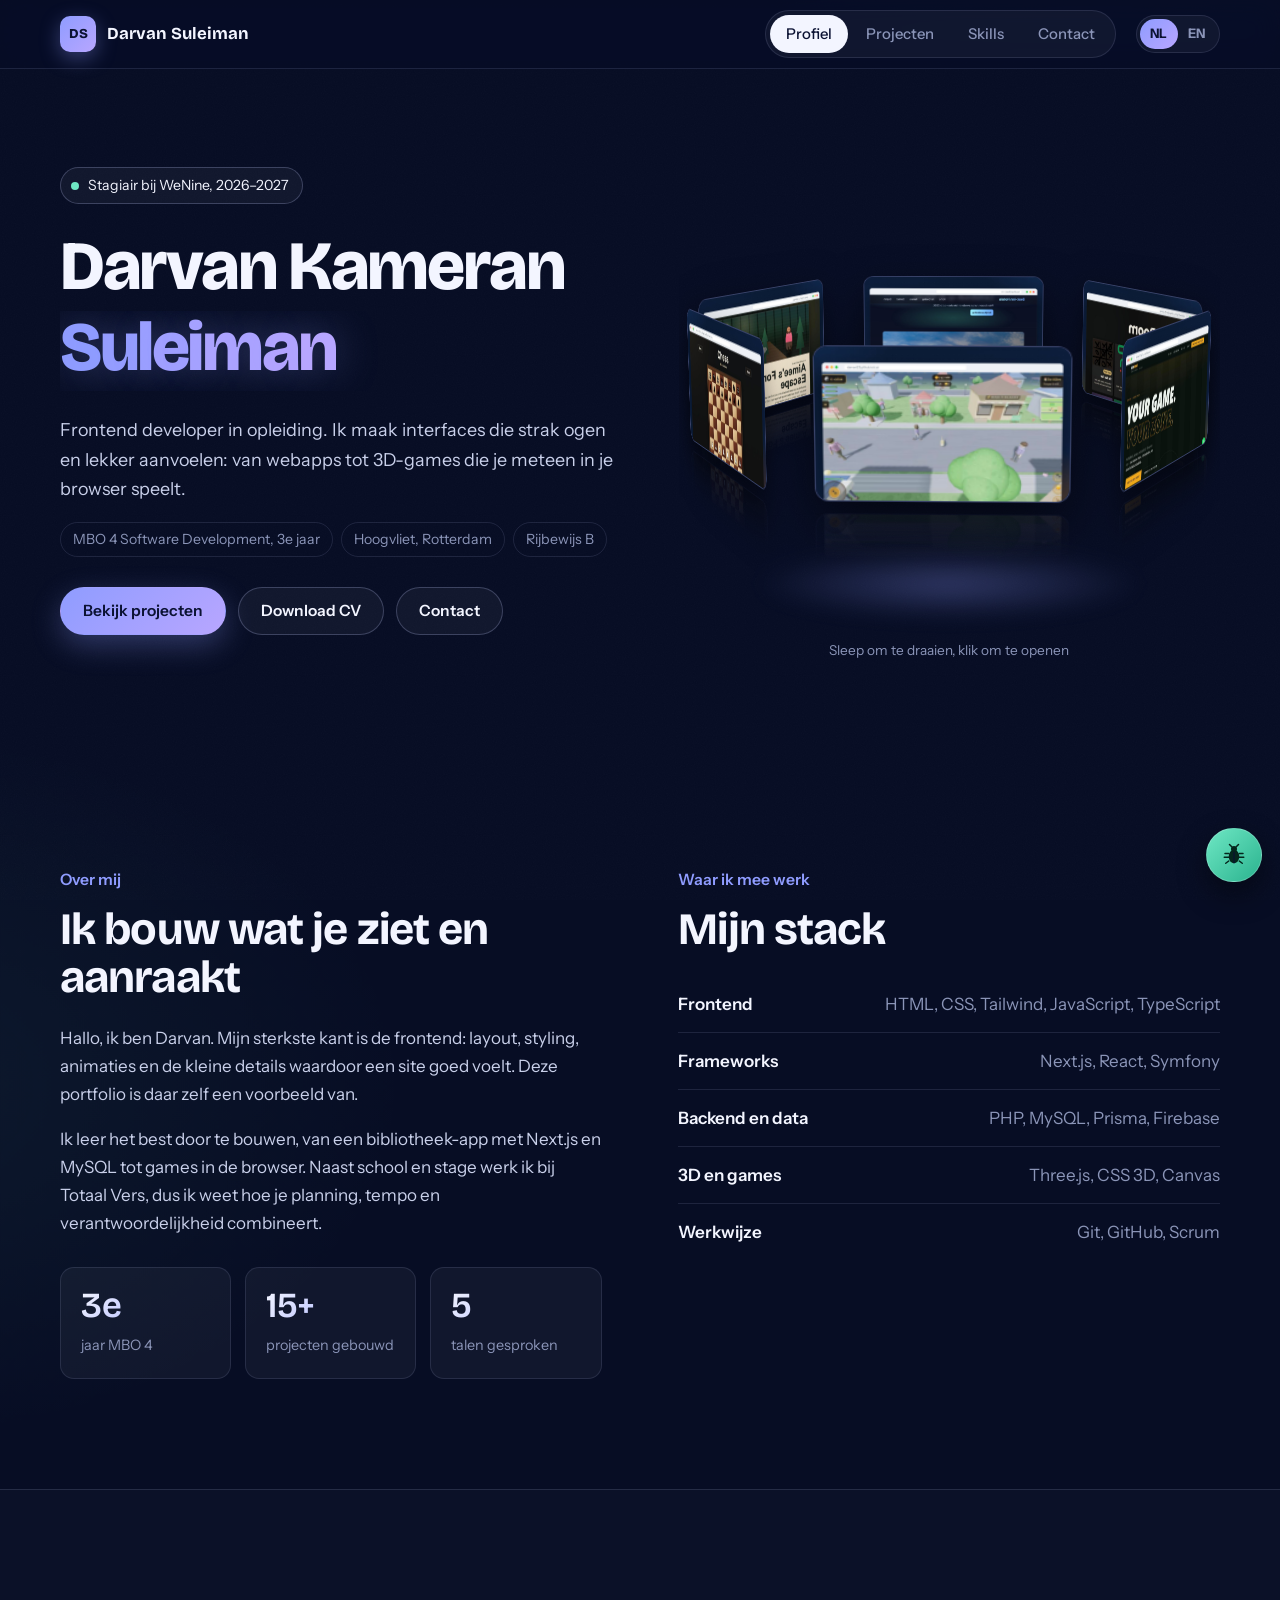
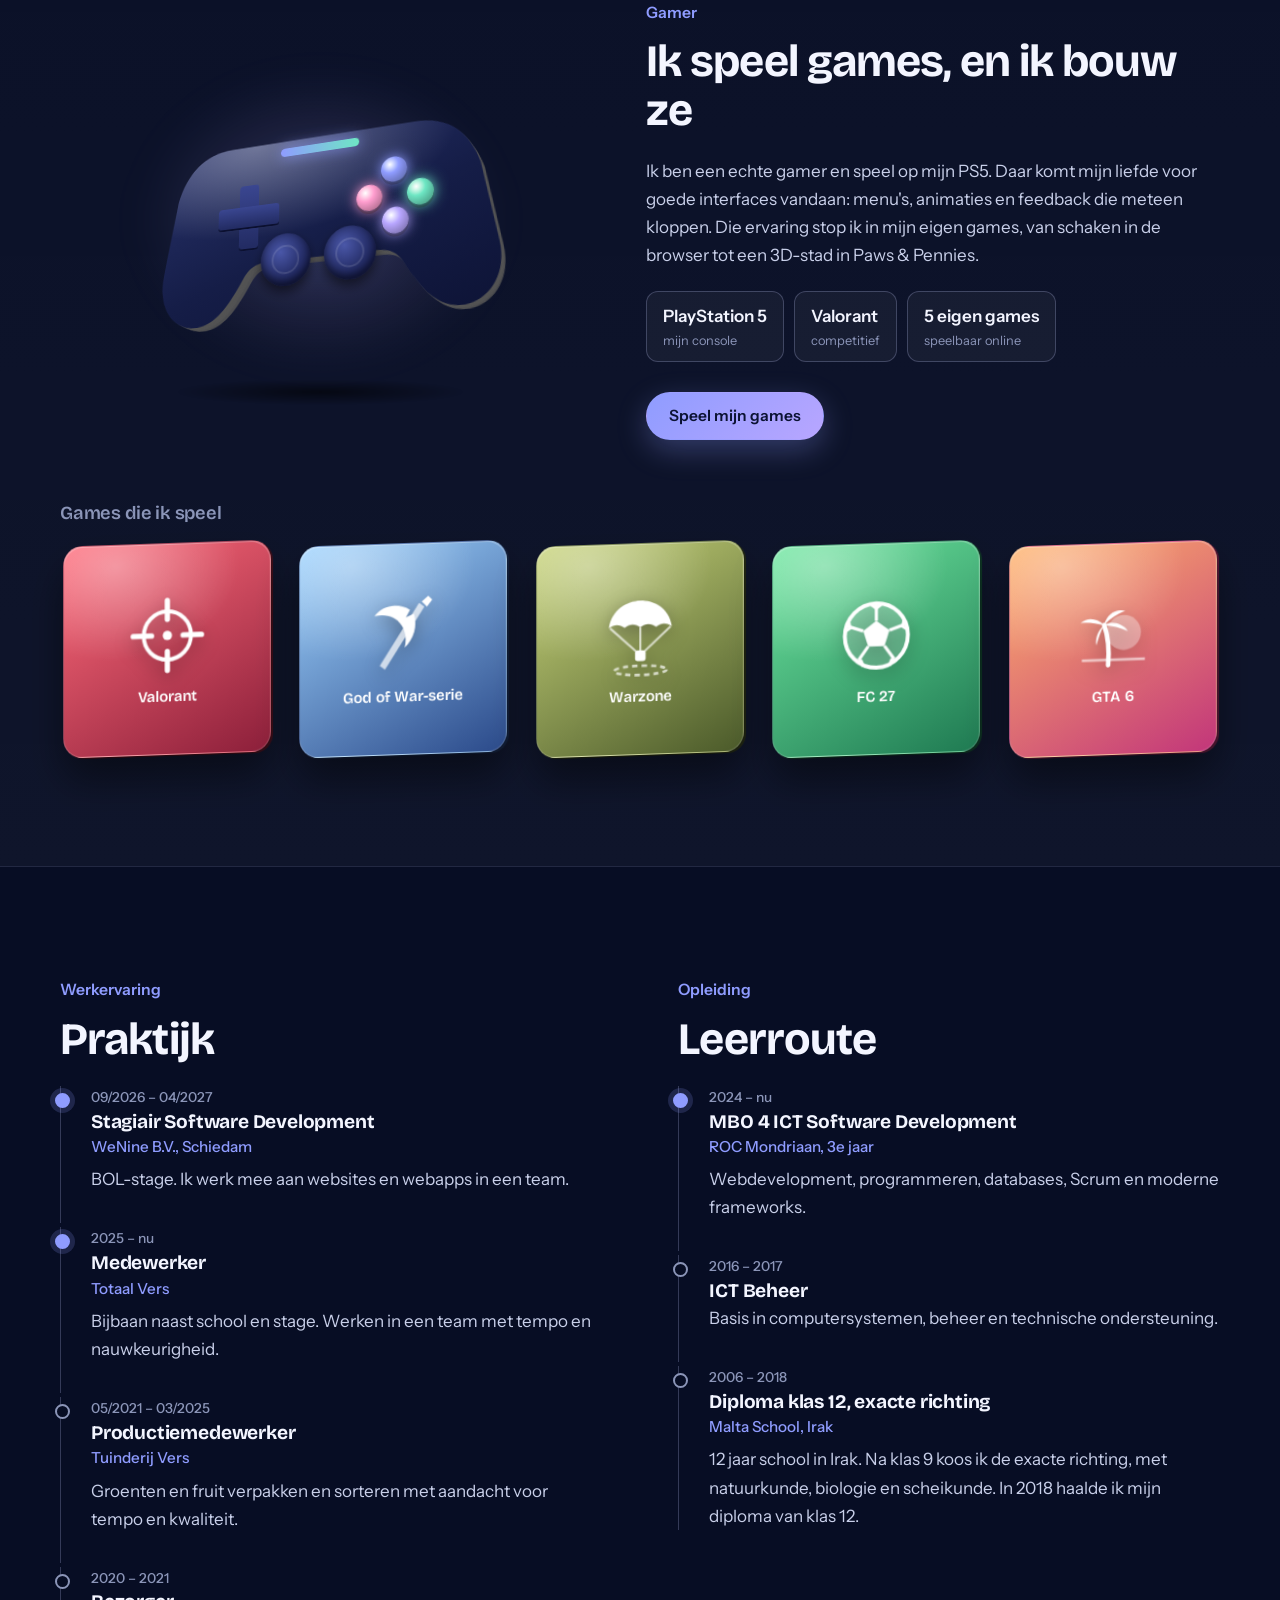
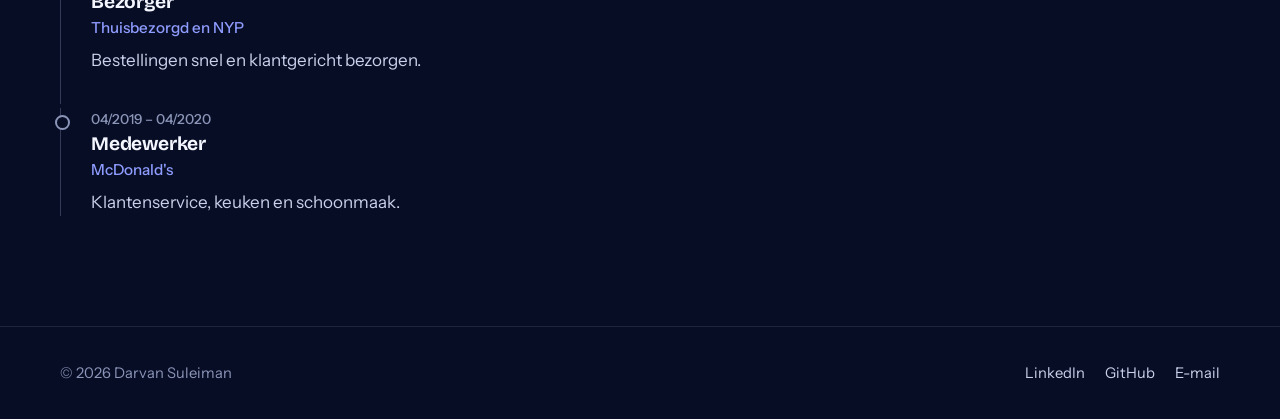
==== index.html @ 5a5ffcfb "NL/EN language switch, link preview image and favicon Co-Authored-By: Claude Opus 5.5 <noreply@anthr" ====
<!DOCTYPE html>
<html lang="nl">

<head>
    <meta charset="UTF-8">
    <meta name="viewport" content="width=device-width, initial-scale=1.0">
    <title>Darvan Suleiman | Frontend Developer</title>
    <meta name="description" content="Portfolio van Darvan Kameran Suleiman: frontend developer in opleiding, MBO 4 Software Development, gamer en game-maker.">
    <meta name="theme-color" content="#070d24">
    <meta property="og:type" content="website">
    <meta property="og:site_name" content="Darvan Suleiman">
    <meta property="og:title" content="Darvan Suleiman | Frontend Developer">
    <meta property="og:description" content="Frontend developer in opleiding. Websites, webapps en 3D-games die je meteen in je browser speelt.">
    <meta property="og:url" content="https://darvan23.github.io/">
    <meta property="og:image" content="https://darvan23.github.io/img/og-image.jpg">
    <meta property="og:image:width" content="1200">
    <meta property="og:image:height" content="630">
    <meta property="og:image:alt" content="Darvan Suleiman, frontend developer, met screenshots van zijn projecten">
    <meta property="og:locale" content="nl_NL">
    <meta property="og:locale:alternate" content="en_GB">
    <meta name="twitter:card" content="summary_large_image">
    <meta name="twitter:title" content="Darvan Suleiman | Frontend Developer">
    <meta name="twitter:description" content="Frontend developer in opleiding. Websites, webapps en 3D-games die je meteen in je browser speelt.">
    <meta name="twitter:image" content="https://darvan23.github.io/img/og-image.jpg">
    <link rel="icon" href="img/favicon.svg" type="image/svg+xml">
    <link rel="icon" href="img/favicon-32.png" type="image/png" sizes="32x32">
    <link rel="apple-touch-icon" href="img/apple-touch-icon.png">
    <script>document.documentElement.classList.add("js")</script>
    <link rel="preconnect" href="https://fonts.googleapis.com">
    <link rel="preconnect" href="https://fonts.gstatic.com" crossorigin>
    <link href="https://fonts.googleapis.com/css2?family=Bricolage+Grotesque:opsz,wght@12..96,500..800&family=Instrument+Sans:wght@400..700&display=swap" rel="stylesheet">
    <link rel="stylesheet" href="css/style.css?v=14">
    <script src="js/main.js?v=11" defer></script>
    <script src="js/bughunt.js?v=3" defer></script>
    <script src="js/i18n.js?v=1" defer></script>
    <script>try{var q=new URLSearchParams(location.search).get("notrack");if(q==="1")localStorage.setItem("umami.disabled","1");if(q==="0")localStorage.removeItem("umami.disabled");}catch(e){}</script>
    <script defer src="https://cloud.umami.is/script.js" data-website-id="db2eae29-f59c-4067-9ddf-e38b663fb989" data-domains="darvan23.github.io"></script>
</head>

<body>
    <header class="topbar">
        <div class="wrap topbar-inner">
            <a class="brand" href="index.html"><span class="brand-mark">DS</span>Darvan Suleiman</a>
            <nav class="nav" aria-label="Hoofdmenu">
                <a href="index.html" class="active">Profiel</a>
                <a href="portofolio.html">Projecten</a>
                <a href="skills.html">Skills</a>
                <a href="contact.html">Contact</a>
            </nav>
        </div>
    </header>

    <section class="hero hero-home">
        <div class="wrap hero-grid">
            <div>
                <span class="status-pill fade-in" style="--d:0.1s">Stagiair bij WeNine, 2026&ndash;2027</span>
                <h1 class="hero-name" aria-label="Darvan Kameran Suleiman"><span class="line" aria-hidden="true"><span class="char" style="--i:0">D</span><span class="char" style="--i:1">a</span><span class="char" style="--i:2">r</span><span class="char" style="--i:3">v</span><span class="char" style="--i:4">a</span><span class="char" style="--i:5">n</span><span class="char" style="--i:6">&nbsp;</span><span class="char" style="--i:7">K</span><span class="char" style="--i:8">a</span><span class="char" style="--i:9">m</span><span class="char" style="--i:10">e</span><span class="char" style="--i:11">r</span><span class="char" style="--i:12">a</span><span class="char" style="--i:13">n</span></span><span class="line grad" aria-hidden="true"><span class="char" style="--i:14">S</span><span class="char" style="--i:15">u</span><span class="char" style="--i:16">l</span><span class="char" style="--i:17">e</span><span class="char" style="--i:18">i</span><span class="char" style="--i:19">m</span><span class="char" style="--i:20">a</span><span class="char" style="--i:21">n</span></span></h1>
                <p class="hero-lead fade-in" style="--d:0.9s">Frontend developer in opleiding. Ik maak interfaces die strak ogen en lekker aanvoelen: van webapps tot 3D-games die je meteen in je browser speelt.</p>
                <div class="hero-facts fade-in" style="--d:1s">
                    <span>MBO 4 Software Development, 3e jaar</span>
                    <span>Hoogvliet, Rotterdam</span>
                    <span>Rijbewijs B</span>
                </div>
                <div class="hero-actions fade-in" style="--d:1.1s">
                    <a class="button button-primary" href="portofolio.html">Bekijk projecten</a>
                    <details class="cv-download">
                        <summary class="button button-ghost">Download CV</summary>
                        <div class="cv-menu">
                            <a href="cv/darvan-kameran-suleiman-cv-nl.pdf" download>Nederlands</a>
                            <a href="cv/darvan-kameran-suleiman-cv-en.pdf" download>English</a>
                        </div>
                    </details>
                    <a class="button button-ghost" href="contact.html">Contact</a>
                </div>
            </div>

            <div class="ring-stage" aria-label="Mijn projecten in 3D. Sleep om te draaien.">
                <div class="ring-floor"></div>
                <div class="ring">
                    <a class="ring-item" href="https://darvan23.github.io/cat/"><img src="img/projects/paws-pennies.jpg" alt="Paws &amp; Pennies"><span>Paws &amp; Pennies</span></a>
                    <a class="ring-item" href="https://darvan23.github.io/Eenzone/eenzone/"><img src="img/projects/eenzone.jpg" alt="Eenzone Sportswear"><span>Eenzone</span></a>
                    <a class="ring-item" href="https://darvan23.github.io/project2-games/"><img src="img/projects/game-room.jpg" alt="Game Room"><span>Game Room</span></a>
                    <a class="ring-item" href="portofolio.html#school"><img src="img/projects/bestinn.jpg" alt="Best-Inn Hotels"><span>Best-Inn Hotels</span></a>
                    <a class="ring-item" href="https://darvan23.github.io/Maze/"><img src="img/projects/maze.jpg" alt="Forest Maze Escape"><span>Forest Maze Escape</span></a>
                    <a class="ring-item" href="https://darvan23.github.io/project2-games/chess/chess.html"><img src="img/projects/chess.jpg" alt="Schaken"><span>Schaken</span></a>
                </div>
                <span class="ring-hint">Sleep om te draaien, klik om te openen</span>
            </div>
        </div>
    </section>

    <main>
        <section class="section">
            <div class="wrap two-col">
                <div>
                    <p class="eyebrow">Over mij</p>
                    <h2>Ik bouw wat je ziet en aanraakt</h2>
                    <p>Hallo, ik ben Darvan. Mijn sterkste kant is de frontend: layout, styling, animaties en de kleine details waardoor een site goed voelt. Deze portfolio is daar zelf een voorbeeld van.</p>
                    <p>Ik leer het best door te bouwen, van een bibliotheek-app met Next.js en MySQL tot games in de browser. Naast school en stage werk ik bij Totaal Vers, dus ik weet hoe je planning, tempo en verantwoordelijkheid combineert.</p>
                    <div class="stats">
                        <div><strong>3e</strong><span>jaar MBO 4</span></div>
                        <div><strong>15+</strong><span>projecten gebouwd</span></div>
                        <div><strong>5</strong><span>talen gesproken</span></div>
                    </div>
                </div>
                <div>
                    <p class="eyebrow">Waar ik mee werk</p>
                    <h2>Mijn stack</h2>
                    <ul class="list-plain">
                        <li><span class="name">Frontend</span><span class="meta">HTML, CSS, Tailwind, JavaScript, TypeScript</span></li>
                        <li><span class="name">Frameworks</span><span class="meta">Next.js, React, Symfony</span></li>
                        <li><span class="name">Backend en data</span><span class="meta">PHP, MySQL, Prisma, Firebase</span></li>
                        <li><span class="name">3D en games</span><span class="meta">Three.js, CSS 3D, Canvas</span></li>
                        <li><span class="name">Werkwijze</span><span class="meta">Git, GitHub, Scrum</span></li>
                    </ul>
                </div>
            </div>
        </section>

        <section class="section section-alt" id="gamer">
            <div class="wrap gamer">
                <div class="pad-stage" aria-hidden="true">
                    <div class="pad-glow"></div>
                    <div class="pad-float">
                        <div class="pad">
                            <div class="pad-layer depth d3"></div>
                            <div class="pad-layer depth d2"></div>
                            <div class="pad-layer depth d1"></div>
                            <div class="pad-face"></div>
                            <div class="pad-part pad-light"></div>
                            <div class="pad-part pad-dpad"><i></i><i></i></div>
                            <div class="pad-part pad-btns"><i></i><i></i><i></i><i></i></div>
                            <div class="pad-part pad-stick l"></div>
                            <div class="pad-part pad-stick r"></div>
                        </div>
                    </div>
                    <div class="pad-shadow"></div>
                </div>
                <div>
                    <p class="eyebrow">Gamer</p>
                    <h2>Ik speel games, en ik bouw ze</h2>
                    <p>Ik ben een echte gamer en speel op mijn PS5. Daar komt mijn liefde voor goede interfaces vandaan: menu's, animaties en feedback die meteen kloppen. Die ervaring stop ik in mijn eigen games, van schaken in de browser tot een 3D-stad in Paws &amp; Pennies.</p>
                    <ul class="game-list">
                        <li>PlayStation 5<small>mijn console</small></li>
                        <li>Valorant<small>competitief</small></li>
                        <li>5 eigen games<small>speelbaar online</small></li>
                    </ul>
                    <div class="hero-actions">
                        <a class="button button-primary" href="portofolio.html#games">Speel mijn games</a>
                    </div>
                </div>
            </div>
            <div class="wrap played">
                <h3 class="played-title">Games die ik speel</h3>
                <ul class="game-tiles" aria-label="Games die ik speel">
                    <li class="game-tile t-red" tabindex="0" style="--i:0">
                        <div class="tile-inner">
                            <div class="tile-face tile-front"><svg viewBox="0 0 64 64" aria-hidden="true"><circle cx="32" cy="32" r="18" fill="none" stroke="currentColor" stroke-width="3"/><path d="M32 6v14M32 44v14M6 32h14M44 32h14" stroke="currentColor" stroke-width="4" stroke-linecap="round"/><circle cx="32" cy="32" r="3.5" fill="currentColor"/></svg><strong>Valorant</strong></div>
                            <div class="tile-face tile-back"><strong>Valorant</strong><span>Tactische shooter</span></div>
                        </div>
                    </li>
                    <li class="game-tile t-ice" tabindex="0" style="--i:1">
                        <div class="tile-inner">
                            <div class="tile-face tile-front"><svg viewBox="0 0 64 64" aria-hidden="true"><path d="M44 8l4 3-30 46-4-3z" fill="currentColor" opacity=".7"/><path d="M37 13c-9-6-21-4-27 4 9-2 16 1 21 7z" fill="currentColor"/><path d="M40 16c3 9 0 19-7 25 2-8 0-15-5-20z" fill="currentColor"/><path d="M46 7l5-4 3 3-4 5z" fill="currentColor"/></svg><strong>God of War-serie</strong></div>
                            <div class="tile-face tile-back"><strong>God of War-serie</strong><span>Actie-avontuur</span></div>
                        </div>
                    </li>
                    <li class="game-tile t-olive" tabindex="0" style="--i:2">
                        <div class="tile-inner">
                            <div class="tile-face tile-front"><svg viewBox="0 0 64 64" aria-hidden="true"><path d="M8 26C10 12 22 6 32 6s22 6 24 20c-4-3-8-3-12 0-4-3-8-3-12 0-4-3-8-3-12 0-4-3-8-3-12 0z" fill="currentColor"/><path d="M9 26l20 18M55 26L35 44M32 26v18" stroke="currentColor" stroke-width="1.6" opacity=".7"/><rect x="28" y="43" width="8" height="8" rx="2" fill="currentColor"/><ellipse cx="32" cy="58" rx="20" ry="3.5" fill="none" stroke="currentColor" stroke-width="2" stroke-dasharray="4 3" opacity=".7"/></svg><strong>Warzone</strong></div>
                            <div class="tile-face tile-back"><strong>Warzone</strong><span>Battle royale</span></div>
                        </div>
                    </li>
                    <li class="game-tile t-green" tabindex="0" style="--i:3">
                        <div class="tile-inner">
                            <div class="tile-face tile-front"><svg viewBox="0 0 64 64" aria-hidden="true"><circle cx="32" cy="32" r="24" fill="currentColor" opacity=".18"/><circle cx="32" cy="32" r="24" fill="none" stroke="currentColor" stroke-width="3"/><path d="M32 21l10 7.3-3.8 11.7H25.8L22 28.3z" fill="currentColor"/><path d="M32 8.5v12.5M42 28.3l11.5-3.8M38.2 40l7.2 9.8M25.8 40l-7.2 9.8M22 28.3l-11.5-3.8" stroke="currentColor" stroke-width="2.4"/><path d="M28 8.8l4 3 4-3M53 21l-1 5 4 2.5M48 51l-4.5-.5-1.5 4.5M16 51l4.5-.5 1.5 4.5M11 21l1 5-4 2.5" fill="none" stroke="currentColor" stroke-width="2.2" stroke-linejoin="round"/></svg><strong>FC 27</strong></div>
                            <div class="tile-face tile-back"><strong>FC 27</strong><span>Voetbal</span></div>
                        </div>
                    </li>
                    <li class="game-tile t-sunset" tabindex="0" style="--i:4">
                        <div class="tile-inner">
                            <div class="tile-face tile-front"><svg viewBox="0 0 64 64" aria-hidden="true"><circle cx="40" cy="30" r="13" fill="currentColor" opacity=".35"/><path d="M8 50h48" stroke="currentColor" stroke-width="2" opacity=".6"/><path d="M28 54c1-12 0-22-3-30" stroke="currentColor" stroke-width="3.5" fill="none" stroke-linecap="round"/><path d="M25 24c-6-6-13-6-18-2 7-1 12 1 18 2zM25 24c2-8 9-12 16-10-6 2-11 5-16 10zM25 24c6-3 14-1 18 5-6-3-12-4-18-5zM25 24c-4 3-7 9-6 15 2-6 3-10 6-15z" fill="currentColor"/></svg><strong>GTA 6</strong></div>
                            <div class="tile-face tile-back"><strong>GTA 6</strong><span>Open wereld</span></div>
                        </div>
                    </li>
                </ul>
            </div>
        </section>

        <section class="section">
            <div class="wrap two-col">
                <div>
                    <p class="eyebrow">Werkervaring</p>
                    <h2>Praktijk</h2>
                    <div class="timeline">
                        <article class="current">
                            <span class="when">09/2026 &ndash; 04/2027</span>
                            <h3>Stagiair Software Development</h3>
                            <span class="where">WeNine B.V., Schiedam</span>
                            <p>BOL-stage. Ik werk mee aan websites en webapps in een team.</p>
                        </article>
                        <article class="current">
                            <span class="when">2025 &ndash; nu</span>
                            <h3>Medewerker</h3>
                            <span class="where">Totaal Vers</span>
                            <p>Bijbaan naast school en stage. Werken in een team met tempo en nauwkeurigheid.</p>
                        </article>
                        <article>
                            <span class="when">05/2021 &ndash; 03/2025</span>
                            <h3>Productiemedewerker</h3>
                            <span class="where">Tuinderij Vers</span>
                            <p>Groenten en fruit verpakken en sorteren met aandacht voor tempo en kwaliteit.</p>
                        </article>
                        <article>
                            <span class="when">2020 &ndash; 2021</span>
                            <h3>Bezorger</h3>
                            <span class="where">Thuisbezorgd en NYP</span>
                            <p>Bestellingen snel en klantgericht bezorgen.</p>
                        </article>
                        <article>
                            <span class="when">04/2019 &ndash; 04/2020</span>
                            <h3>Medewerker</h3>
                            <span class="where">McDonald's</span>
                            <p>Klantenservice, keuken en schoonmaak.</p>
                        </article>
                    </div>
                </div>
                <div>
                    <p class="eyebrow">Opleiding</p>
                    <h2>Leerroute</h2>
                    <div class="timeline">
                        <article class="current">
                            <span class="when">2024 &ndash; nu</span>
                            <h3>MBO 4 ICT Software Development</h3>
                            <span class="where">ROC Mondriaan, 3e jaar</span>
                            <p>Webdevelopment, programmeren, databases, Scrum en moderne frameworks.</p>
                        </article>
                        <article>
                            <span class="when">2016 &ndash; 2017</span>
                            <h3>ICT Beheer</h3>
                            <p>Basis in computersystemen, beheer en technische ondersteuning.</p>
                        </article>
                        <article>
                            <span class="when">2006 &ndash; 2018</span>
                            <h3>Diploma klas 12, exacte richting</h3>
                            <span class="where">Malta School, Irak</span>
                            <p>12 jaar school in Irak. Na klas 9 koos ik de exacte richting, met natuurkunde, biologie en scheikunde. In 2018 haalde ik mijn diploma van klas 12.</p>
                        </article>
                    </div>
                </div>
            </div>
        </section>
    </main>

    <footer class="site-footer">
        <div class="wrap footer-inner">
            <span>&copy; 2026 Darvan Suleiman</span>
            <div class="footer-links">
                <a href="https://www.linkedin.com/in/darvan-suleiman-3072932a0">LinkedIn</a>
                <a href="https://github.com/Darvan23">GitHub</a>
                <a href="mailto:darvankameran69616@gmail.com">E-mail</a>
            </div>
        </div>
    </footer>
</body>

</html>
---- css/style.css ----
/* ==========================================================
   Darvan Suleiman — portfolio
   Ink-blue theme · Bricolage Grotesque + Instrument Sans
   ========================================================== */

:root {
    --ink: #070d24;
    --ink-2: #0c1638;
    --surface: rgba(255, 255, 255, 0.045);
    --surface-2: rgba(255, 255, 255, 0.075);
    --line: rgba(196, 206, 255, 0.12);
    --line-strong: rgba(196, 206, 255, 0.24);
    --text: #c9d0ea;
    --muted: #8b95b8;
    --white: #f3f5ff;
    --accent: #8f9cff;
    --accent-2: #b8a6ff;
    --accent-ink: #0b1233;
    --mint: #6ee7c4;
    --radius: 14px;
    --radius-l: 22px;
    --wrap: 1160px;
    --display: "Bricolage Grotesque", "Instrument Sans", system-ui, sans-serif;
    --body: "Instrument Sans", system-ui, -apple-system, "Segoe UI", Roboto, sans-serif;
    --ease: cubic-bezier(0.22, 1, 0.36, 1);
}

* { box-sizing: border-box; }

html {
    scroll-behavior: smooth;
    background: var(--ink);
    overflow-x: hidden;
    -webkit-text-size-adjust: 100%;
    text-size-adjust: 100%;
}

@supports (overflow: clip) {
    html, body { overflow-x: clip; }
}

body {
    margin: 0;
    color: var(--text);
    font-family: var(--body);
    font-size: 17px;
    line-height: 1.65;
    background:
        radial-gradient(1100px 700px at 85% -10%, rgba(143, 156, 255, 0.16), transparent 60%),
        radial-gradient(900px 600px at -10% 30%, rgba(110, 231, 196, 0.06), transparent 60%),
        var(--ink);
    -webkit-font-smoothing: antialiased;
    overflow-x: hidden;
}

body::before {
    content: "";
    position: fixed;
    inset: 0;
    z-index: 0;
    pointer-events: none;
    opacity: 0.35;
    background-image: url("data:image/svg+xml,%3Csvg xmlns='http://www.w3.org/2000/svg' width='160' height='160'%3E%3Cfilter id='n'%3E%3CfeTurbulence type='fractalNoise' baseFrequency='.9' numOctaves='2' stitchTiles='stitch'/%3E%3CfeColorMatrix values='0 0 0 0 1 0 0 0 0 1 0 0 0 0 1 0 0 0 .05 0'/%3E%3C/filter%3E%3Crect width='100%25' height='100%25' filter='url(%23n)'/%3E%3C/svg%3E");
}

body > * { position: relative; z-index: 1; }
body > .topbar { position: sticky; z-index: 50; }

h1, h2, h3 {
    margin: 0 0 0.5em;
    color: var(--white);
    font-family: var(--display);
    font-weight: 700;
    line-height: 1.08;
    letter-spacing: -0.02em;
}

h1 { font-size: clamp(2.8rem, 7vw, 5.6rem); font-weight: 800; letter-spacing: -0.035em; }
h2 { font-size: clamp(1.9rem, 3.6vw, 2.8rem); }
h3 { font-size: 1.2rem; letter-spacing: -0.01em; }

p { margin: 0 0 1em; }

a { color: var(--accent); text-decoration: none; transition: color 0.2s; }
a:hover { color: var(--white); }

img { max-width: 100%; display: block; }

strong { color: var(--white); font-weight: 600; }

::selection { background: var(--accent); color: var(--accent-ink); }

:focus-visible { outline: 2px solid var(--accent); outline-offset: 3px; border-radius: 6px; }

.wrap { width: min(var(--wrap), calc(100% - 44px)); margin: 0 auto; }

/* ---------- Top bar ---------- */

.topbar {
    top: 0;
    background: rgba(7, 13, 36, 0.72);
    backdrop-filter: blur(14px) saturate(140%);
    -webkit-backdrop-filter: blur(14px) saturate(140%);
    border-bottom: 1px solid var(--line);
}

.topbar-inner { display: flex; align-items: center; justify-content: space-between; gap: 20px; min-height: 68px; }

.brand {
    display: inline-flex;
    align-items: center;
    gap: 11px;
    color: var(--white);
    font-family: var(--display);
    font-weight: 700;
    font-size: 1.05rem;
    white-space: nowrap;
}

.brand:hover { color: var(--white); }

.brand-mark {
    display: grid;
    place-items: center;
    width: 36px;
    height: 36px;
    border-radius: 10px;
    background: linear-gradient(135deg, var(--accent), var(--accent-2));
    color: var(--accent-ink);
    font-size: 0.85rem;
    font-weight: 800;
    box-shadow: 0 6px 20px rgba(143, 156, 255, 0.35);
    transition: transform 0.5s var(--ease);
}

.brand:hover .brand-mark { transform: rotate(-8deg) scale(1.06); }

.nav {
    display: flex;
    gap: 2px;
    padding: 4px;
    border: 1px solid var(--line);
    border-radius: 999px;
    background: var(--surface);
    overflow-x: auto;
    scrollbar-width: none;
}

.nav::-webkit-scrollbar { display: none; }

.nav a {
    padding: 7px 16px;
    border-radius: 999px;
    color: var(--muted);
    font-size: 0.93rem;
    font-weight: 500;
    white-space: nowrap;
    transition: color 0.2s, background 0.25s;
}

.nav a:hover { color: var(--white); }
.nav a.active { color: var(--accent-ink); background: var(--white); }

/* ---------- Hero ---------- */

.hero { position: relative; padding: clamp(64px, 10vw, 120px) 0 clamp(56px, 8vw, 96px); overflow: hidden; }
.hero-home { padding-top: clamp(40px, 6vw, 72px); }

.hero-grid {
    display: grid;
    grid-template-columns: minmax(0, 1.05fr) minmax(0, 1fr);
    gap: clamp(24px, 4vw, 56px);
    align-items: center;
}

.hero h1 { margin-bottom: 0.35em; }

.hero-name .line { display: block; overflow: hidden; padding-bottom: 0.08em; }

.hero-name .char {
    display: inline-block;
    transform: translateY(105%) rotate(6deg);
    opacity: 0;
    animation: char-in 0.9s var(--ease) forwards;
    animation-delay: calc(0.25s + var(--i) * 0.035s);
}

.hero-name .line.grad .char {
    color: color-mix(in oklab, var(--accent-2) calc((var(--i) - 14) * 14%), var(--accent));
    text-shadow: 0 0 40px rgba(143, 156, 255, 0.35);
}

@keyframes char-in { to { transform: none; opacity: 1; } }

.hero-lead { max-width: 34em; color: var(--text); font-size: clamp(1.05rem, 1.4vw, 1.18rem); }

.fade-in {
    opacity: 0;
    transform: translateY(14px);
    animation: fade-up 0.9s var(--ease) forwards;
    animation-delay: var(--d, 0.8s);
}

@keyframes fade-up { to { opacity: 1; transform: none; } }

.status-pill {
    display: inline-flex;
    align-items: center;
    gap: 9px;
    margin-bottom: 26px;
    padding: 6px 14px 6px 10px;
    border: 1px solid var(--line-strong);
    border-radius: 999px;
    background: var(--surface);
    color: var(--white);
    font-size: 0.88rem;
}

.status-pill::before {
    content: "";
    width: 8px;
    height: 8px;
    border-radius: 50%;
    background: var(--mint);
    animation: pulse 2.4s infinite;
}

@keyframes pulse {
    0% { box-shadow: 0 0 0 0 rgba(110, 231, 196, 0.55); }
    70% { box-shadow: 0 0 0 9px rgba(110, 231, 196, 0); }
    100% { box-shadow: 0 0 0 0 rgba(110, 231, 196, 0); }
}

.eyebrow { display: block; margin-bottom: 12px; color: var(--accent); font-size: 0.98rem; font-weight: 600; }

.hero-actions { display: flex; flex-wrap: wrap; gap: 12px; margin-top: 30px; }

.hero-facts { display: flex; flex-wrap: wrap; gap: 8px; margin-top: 6px; }

.hero-facts span {
    padding: 5px 12px;
    border: 1px solid var(--line);
    border-radius: 999px;
    color: var(--muted);
    font-size: 0.88rem;
}

.hero-single > p, .hero-single > h1 { max-width: 780px; }

/* ---------- 3D project ring ---------- */

.ring-stage {
    position: relative;
    height: clamp(380px, 46vw, 520px);
    perspective: 1300px;
    perspective-origin: 50% 35%;
    cursor: grab;
    touch-action: pan-y;
    user-select: none;
    -webkit-user-select: none;
    opacity: 0;
    animation: ring-in 1.6s var(--ease) 0.35s forwards;
}

.ring-stage.dragging { cursor: grabbing; }

@keyframes ring-in {
    from { opacity: 0; transform: translateY(40px) scale(0.9); }
    to { opacity: 1; transform: none; }
}

.ring {
    position: absolute;
    left: 50%;
    top: 44%;
    width: 0;
    height: 0;
    transform-style: preserve-3d;
    transform: rotateX(-9deg) rotateY(var(--ry, 0deg));
}

.ring-item {
    --w: clamp(160px, 16.5vw, 214px);
    position: absolute;
    left: calc(var(--w) / -2);
    top: calc(var(--w) * -0.3125);
    width: var(--w);
    aspect-ratio: 16 / 10;
    border-radius: 12px;
    overflow: hidden;
    background: var(--ink-2);
    border: 1px solid var(--line-strong);
    transform: rotateY(var(--a)) translateZ(var(--r, 330px));
    box-shadow: 0 22px 50px rgba(0, 0, 0, 0.5);
    -webkit-box-reflect: below 10px linear-gradient(transparent 70%, rgba(255, 255, 255, 0.14));
    transition: border-color 0.3s, box-shadow 0.3s;
}

.ring-item img { width: 100%; height: 100%; object-fit: cover; pointer-events: none; }

.ring-item span {
    position: absolute;
    left: 10px;
    bottom: 10px;
    padding: 3px 10px;
    border-radius: 999px;
    background: rgba(7, 13, 36, 0.85);
    color: var(--white);
    font-size: 0.75rem;
    font-weight: 600;
    opacity: 0;
    transform: translateY(6px);
    transition: opacity 0.25s, transform 0.25s;
}

.ring-item:hover { border-color: var(--accent); box-shadow: 0 22px 60px rgba(143, 156, 255, 0.35); }
.ring-item:hover span, .ring-item:focus-visible span { opacity: 1; transform: none; }

.ring-floor {
    position: absolute;
    left: 50%;
    bottom: 8%;
    width: 72%;
    height: 70px;
    transform: translateX(-50%);
    border-radius: 50%;
    background: radial-gradient(closest-side, rgba(143, 156, 255, 0.3), transparent);
    filter: blur(10px);
}

.ring-hint {
    position: absolute;
    left: 50%;
    bottom: 0;
    transform: translateX(-50%);
    color: var(--muted);
    font-size: 0.85rem;
    white-space: nowrap;
}

/* ---------- Buttons ---------- */

.button {
    position: relative;
    display: inline-flex;
    align-items: center;
    justify-content: center;
    gap: 8px;
    min-height: 48px;
    padding: 0 22px;
    border: 1px solid transparent;
    border-radius: 999px;
    font: inherit;
    font-size: 0.97rem;
    font-weight: 600;
    cursor: pointer;
    list-style: none;
    overflow: hidden;
    isolation: isolate;
    transition: transform 0.35s var(--ease), background 0.25s, border-color 0.25s, color 0.25s, box-shadow 0.3s;
}

.button::-webkit-details-marker { display: none; }
.button:hover { transform: translateY(-2px); }
.button:active { transform: translateY(0) scale(0.98); }

.button-primary {
    background: linear-gradient(135deg, var(--accent), var(--accent-2));
    color: var(--accent-ink);
    box-shadow: 0 10px 30px rgba(143, 156, 255, 0.3);
}

.button-primary::after {
    content: "";
    position: absolute;
    inset: 0;
    z-index: -1;
    background: linear-gradient(120deg, transparent 30%, rgba(255, 255, 255, 0.55) 50%, transparent 70%);
    transform: translateX(-120%);
    transition: transform 0.7s var(--ease);
}

.button-primary:hover { color: var(--accent-ink); box-shadow: 0 14px 40px rgba(143, 156, 255, 0.45); }
.button-primary:hover::after { transform: translateX(120%); }

.button-ghost, .button-outline { border-color: var(--line-strong); background: var(--surface); color: var(--white); }
.button-ghost:hover, .button-outline:hover { border-color: var(--accent); color: var(--white); background: var(--surface-2); }

.button-play { background: var(--mint); color: #04261c; box-shadow: 0 10px 28px rgba(110, 231, 196, 0.25); }
.button-play:hover { color: #04261c; box-shadow: 0 14px 36px rgba(110, 231, 196, 0.4); }

.cv-download { position: relative; }
.cv-download[open] > summary { overflow: visible; }

.cv-menu {
    position: absolute;
    top: calc(100% + 8px);
    left: 0;
    z-index: 20;
    min-width: 190px;
    padding: 6px;
    border: 1px solid var(--line-strong);
    border-radius: var(--radius);
    background: rgba(12, 22, 56, 0.97);
    backdrop-filter: blur(12px);
    box-shadow: 0 20px 50px rgba(0, 0, 0, 0.5);
    animation: fade-up 0.3s var(--ease);
}

.cv-menu a { display: block; padding: 10px 14px; border-radius: 8px; color: var(--white); font-weight: 500; }
.cv-menu a:hover { background: var(--surface-2); }

/* ---------- Sections ---------- */

.section { position: relative; padding: clamp(64px, 9vw, 110px) 0; }
.section-alt { background: linear-gradient(180deg, rgba(255, 255, 255, 0.02), rgba(255, 255, 255, 0.035)); border-block: 1px solid var(--line); }

.section-head { max-width: 680px; margin-bottom: 44px; }
.section-head p { color: var(--muted); font-size: 1.05rem; }

.two-col { display: grid; grid-template-columns: repeat(2, minmax(0, 1fr)); gap: clamp(36px, 6vw, 80px); }

.stats { display: grid; grid-template-columns: repeat(3, minmax(0, 1fr)); gap: 14px; margin-top: 30px; }

.stats div { padding: 20px; border: 1px solid var(--line); border-radius: var(--radius); background: var(--surface); }

.stats strong {
    display: block;
    font-family: var(--display);
    font-size: 2.2rem;
    line-height: 1;
    margin-bottom: 6px;
    background: linear-gradient(135deg, var(--white), var(--accent));
    -webkit-background-clip: text;
    background-clip: text;
    color: transparent;
}

.stats span { color: var(--muted); font-size: 0.9rem; }

/* ---------- Timeline ---------- */

.timeline { display: grid; gap: 4px; }

.timeline article { position: relative; padding: 0 0 30px 30px; border-left: 1px solid var(--line-strong); }
.timeline article:last-child { padding-bottom: 0; }

.timeline article::before {
    content: "";
    position: absolute;
    left: -6px;
    top: 7px;
    width: 11px;
    height: 11px;
    border-radius: 50%;
    background: var(--ink);
    border: 2px solid var(--muted);
}

.timeline article.current::before { border-color: var(--accent); background: var(--accent); box-shadow: 0 0 0 5px rgba(143, 156, 255, 0.18); }

.timeline .when { display: block; color: var(--muted); font-size: 0.86rem; font-weight: 500; }
.timeline h3 { margin: 3px 0 2px; }
.timeline .where { display: block; color: var(--accent); font-size: 0.95rem; font-weight: 500; margin-bottom: 6px; }
.timeline p { margin: 0; }

/* ---------- Tags ---------- */

.tags { display: flex; flex-wrap: wrap; gap: 7px; }

.tag {
    display: inline-block;
    padding: 4px 11px;
    border-radius: 999px;
    border: 1px solid rgba(143, 156, 255, 0.28);
    background: rgba(143, 156, 255, 0.08);
    color: #c4cbff;
    font-size: 0.8rem;
    font-weight: 500;
}

.tag-neutral { border-color: var(--line); background: var(--surface); color: var(--text); }

/* ---------- Projects ---------- */

.project-grid {
    display: grid;
    grid-template-columns: repeat(auto-fill, minmax(320px, 1fr));
    gap: 26px;
    perspective: 1400px;
}

.project-card {
    --rx: 0deg;
    --ry: 0deg;
    --mx: 50%;
    --my: 50%;
    position: relative;
    display: flex;
    flex-direction: column;
    border: 1px solid var(--line);
    border-radius: var(--radius-l);
    background: linear-gradient(180deg, rgba(255, 255, 255, 0.06), rgba(255, 255, 255, 0.025));
    transform: rotateX(var(--rx)) rotateY(var(--ry));
    transform-style: preserve-3d;
    transition: transform 0.6s var(--ease), border-color 0.3s, box-shadow 0.4s;
}

.project-card::after {
    content: "";
    position: absolute;
    inset: 0;
    border-radius: inherit;
    pointer-events: none;
    background: radial-gradient(420px circle at var(--mx) var(--my), rgba(184, 166, 255, 0.16), transparent 45%);
    opacity: 0;
    transition: opacity 0.35s;
}

.project-card.is-tilting { transition: transform 0.12s linear, border-color 0.3s, box-shadow 0.4s; }

.project-card:hover { border-color: rgba(143, 156, 255, 0.4); box-shadow: 0 30px 70px rgba(0, 0, 0, 0.45); }
.project-card:hover::after { opacity: 1; }

.project-thumb {
    position: relative;
    display: block;
    aspect-ratio: 16 / 9;
    margin: 10px 10px 0;
    border-radius: calc(var(--radius-l) - 8px);
    overflow: hidden;
    background: var(--ink-2);
    transform: translateZ(30px);
}

.project-thumb img { width: 100%; height: 100%; object-fit: cover; transition: transform 0.8s var(--ease); }
.project-card:hover .project-thumb img { transform: scale(1.05); }

.project-body { display: flex; flex-direction: column; flex: 1; padding: 22px 24px 26px; transform: translateZ(18px); }
.project-body .kind { color: var(--muted); font-size: 0.86rem; margin-bottom: 6px; }
.project-body p { color: var(--text); font-size: 0.97rem; }
.project-body .tags { margin-top: auto; padding-top: 6px; }

.thumb-badge {
    position: absolute;
    top: 12px;
    left: 12px;
    z-index: 2;
    display: inline-flex;
    align-items: center;
    gap: 6px;
    padding: 5px 12px;
    border-radius: 999px;
    background: var(--mint);
    color: #04261c;
    font-size: 0.76rem;
    font-weight: 700;
    box-shadow: 0 6px 18px rgba(0, 0, 0, 0.35);
}

.thumb-badge.muted { background: rgba(7, 13, 36, 0.8); color: var(--text); border: 1px solid var(--line-strong); }

.play-overlay { position: absolute; inset: 0; display: grid; place-items: center; background: rgba(7, 13, 36, 0); transition: background 0.3s; }

.play-overlay span {
    display: grid;
    place-items: center;
    width: 68px;
    height: 68px;
    padding-left: 5px;
    border-radius: 50%;
    background: var(--mint);
    color: #04261c;
    font-size: 1.4rem;
    opacity: 0;
    transform: scale(0.7);
    transition: opacity 0.3s, transform 0.45s var(--ease);
    box-shadow: 0 0 0 10px rgba(110, 231, 196, 0.18), 0 14px 34px rgba(0, 0, 0, 0.45);
}

a.project-thumb:hover .play-overlay { background: rgba(7, 13, 36, 0.35); }
a.project-thumb:hover .play-overlay span { opacity: 1; transform: scale(1); }

.card-actions { display: flex; flex-wrap: wrap; gap: 10px; margin-top: 20px; }
.card-actions .button { min-height: 42px; padding: 0 18px; font-size: 0.9rem; }

.project-card.featured { grid-column: 1 / -1; display: grid; grid-template-columns: 1.4fr 1fr; }
.project-card.featured .project-thumb { aspect-ratio: auto; min-height: 340px; margin: 10px; }
.project-card.featured .project-thumb img { position: absolute; inset: 0; }
.project-card.featured .project-body { padding: 36px 36px 36px 18px; justify-content: center; }
.project-card.featured h3 { font-size: clamp(1.6rem, 2.6vw, 2.2rem); }
.project-card.featured .tags { margin-top: 8px; }

/* ---------- Skills ---------- */

.skill-groups { display: grid; grid-template-columns: repeat(auto-fill, minmax(320px, 1fr)); gap: 22px; }

.skill-group {
    padding: 28px;
    border: 1px solid var(--line);
    border-radius: var(--radius-l);
    background: linear-gradient(180deg, rgba(255, 255, 255, 0.06), rgba(255, 255, 255, 0.02));
}

.skill-group h3 { margin-bottom: 18px; }

.skill-row {
    display: grid;
    grid-template-columns: 1fr auto;
    gap: 7px 12px;
    align-items: center;
    padding: 11px 0;
    border-top: 1px solid var(--line);
}

.skill-row:first-of-type { border-top: 0; padding-top: 0; }
.skill-row .name { color: var(--white); font-weight: 600; }
.skill-row .level { color: var(--muted); font-size: 0.85rem; }

.skill-row .bar { grid-column: 1 / -1; height: 6px; border-radius: 999px; background: rgba(255, 255, 255, 0.07); overflow: hidden; }

.skill-row .bar span {
    display: block;
    width: var(--level, 50%);
    height: 100%;
    border-radius: inherit;
    background: linear-gradient(90deg, var(--accent), var(--accent-2));
    box-shadow: 0 0 14px rgba(143, 156, 255, 0.5);
    transform-origin: left;
    transition: transform 1.3s var(--ease);
}

.js .skill-row .bar span { transform: scaleX(0); }
.js .skill-group.in-view .bar span { transform: scaleX(1); }
.js .skill-group.in-view .skill-row:nth-child(3) .bar span { transition-delay: 0.08s; }
.js .skill-group.in-view .skill-row:nth-child(4) .bar span { transition-delay: 0.16s; }
.js .skill-group.in-view .skill-row:nth-child(5) .bar span { transition-delay: 0.24s; }
.js .skill-group.in-view .skill-row:nth-child(6) .bar span { transition-delay: 0.32s; }
.js .skill-group.in-view .skill-row:nth-child(7) .bar span { transition-delay: 0.4s; }

.steps { display: grid; grid-template-columns: repeat(3, minmax(0, 1fr)); gap: 22px; }

.step { padding: 28px; border: 1px solid var(--line); border-radius: var(--radius-l); background: var(--surface); }

.step .num {
    display: inline-grid;
    place-items: center;
    width: 40px;
    height: 40px;
    margin-bottom: 16px;
    border-radius: 12px;
    background: linear-gradient(135deg, var(--accent), var(--accent-2));
    color: var(--accent-ink);
    font-family: var(--display);
    font-weight: 800;
}

.step p { margin: 0; color: var(--muted); }

.list-plain { list-style: none; margin: 0; padding: 0; }
.list-plain li { display: flex; justify-content: space-between; gap: 16px; padding: 14px 0; border-bottom: 1px solid var(--line); }
.list-plain li:last-child { border-bottom: 0; }
.list-plain .name { color: var(--white); font-weight: 600; }
.list-plain .meta { color: var(--muted); text-align: right; }

/* ---------- Scroll reveal (project grids) ---------- */

.js .reveal > * { opacity: 0; translate: 0 28px; transition: opacity 0.8s var(--ease), translate 0.9s var(--ease), transform 0.6s var(--ease), border-color 0.3s, box-shadow 0.4s; }
.js .reveal.in-view > * { opacity: 1; translate: 0 0; }
.js .reveal.in-view > *:nth-child(2) { transition-delay: 0.08s, 0.08s, 0s, 0s, 0s; }
.js .reveal.in-view > *:nth-child(3) { transition-delay: 0.16s, 0.16s, 0s, 0s, 0s; }
.js .reveal.in-view > *:nth-child(4) { transition-delay: 0.24s, 0.24s, 0s, 0s, 0s; }
.js .reveal.in-view > *:nth-child(n+5) { transition-delay: 0.3s, 0.3s, 0s, 0s, 0s; }
.js .reveal > .project-card.is-tilting { transition: opacity 0.8s var(--ease), translate 0.9s var(--ease), transform 0.12s linear, border-color 0.3s, box-shadow 0.4s; }

/* ---------- Gamer section: original 3D controller ---------- */

.gamer {
    display: grid;
    grid-template-columns: minmax(0, 1fr) minmax(0, 1.1fr);
    gap: clamp(30px, 5vw, 70px);
    align-items: center;
}

.pad-stage {
    position: relative;
    height: clamp(300px, 34vw, 420px);
    perspective: 1000px;
    display: grid;
    place-items: center;
}

.pad-glow {
    position: absolute;
    width: 70%;
    height: 70%;
    border-radius: 50%;
    background: radial-gradient(closest-side, rgba(143, 156, 255, 0.35), rgba(184, 166, 255, 0.12) 50%, transparent);
    filter: blur(20px);
    animation: glow 5s ease-in-out infinite;
}

@keyframes glow { 50% { transform: scale(1.12); opacity: 0.75; } }

.pad-float { animation: float 6s ease-in-out infinite; transform-style: preserve-3d; }

@keyframes float {
    0%, 100% { transform: translateY(0); }
    50% { transform: translateY(-14px); }
}

.pad {
    --tx: 18deg;
    --ty: -22deg;
    position: relative;
    width: clamp(260px, 30vw, 360px);
    aspect-ratio: 1.6;
    transform-style: preserve-3d;
    transform: rotateX(var(--tx)) rotateY(var(--ty));
    transition: transform 0.5s var(--ease);
}

.pad-layer {
    position: absolute;
    inset: 0;
    background: url("data:image/svg+xml,%3Csvg xmlns='http://www.w3.org/2000/svg' viewBox='0 0 320 200'%3E%3Cpath d='M70 20h180c30 0 48 18 56 46l12 70c6 34-16 56-40 52-18-3-30-20-42-40-6-10-12-14-24-14H108c-12 0-18 4-24 14-12 20-24 37-42 40-24 4-46-18-40-52l12-70C22 38 40 20 70 20z' fill='%23fff'/%3E%3C/svg%3E") center / contain no-repeat;
}

.pad-layer.depth { filter: brightness(0.32) hue-rotate(0deg); opacity: 0.9; }
.pad-layer.d1 { transform: translateZ(-6px); }
.pad-layer.d2 { transform: translateZ(-12px); }
.pad-layer.d3 { transform: translateZ(-18px); }

.pad-face {
    position: absolute;
    inset: 0;
    transform: translateZ(0);
    -webkit-mask: url("data:image/svg+xml,%3Csvg xmlns='http://www.w3.org/2000/svg' viewBox='0 0 320 200'%3E%3Cpath d='M70 20h180c30 0 48 18 56 46l12 70c6 34-16 56-40 52-18-3-30-20-42-40-6-10-12-14-24-14H108c-12 0-18 4-24 14-12 20-24 37-42 40-24 4-46-18-40-52l12-70C22 38 40 20 70 20z'/%3E%3C/svg%3E") center / contain no-repeat;
    mask: url("data:image/svg+xml,%3Csvg xmlns='http://www.w3.org/2000/svg' viewBox='0 0 320 200'%3E%3Cpath d='M70 20h180c30 0 48 18 56 46l12 70c6 34-16 56-40 52-18-3-30-20-42-40-6-10-12-14-24-14H108c-12 0-18 4-24 14-12 20-24 37-42 40-24 4-46-18-40-52l12-70C22 38 40 20 70 20z'/%3E%3C/svg%3E") center / contain no-repeat;
    background:
        radial-gradient(120% 90% at 30% 10%, rgba(255, 255, 255, 0.35), transparent 50%),
        linear-gradient(160deg, #2a3570 0%, #151d47 55%, #0d1335 100%);
}

.pad-part { position: absolute; transform-style: preserve-3d; }

.pad-dpad { left: 19%; top: 30%; width: 19%; aspect-ratio: 1; transform: translateZ(6px); }

.pad-dpad i {
    position: absolute;
    background: linear-gradient(180deg, #3a4690, #222b62);
    border-radius: 4px;
    box-shadow: 0 2px 0 #0b1030;
}

.pad-dpad i:nth-child(1) { left: 34%; top: 0; width: 32%; height: 100%; }
.pad-dpad i:nth-child(2) { top: 34%; left: 0; height: 32%; width: 100%; }

.pad-btns { right: 17%; top: 26%; width: 22%; aspect-ratio: 1; transform: translateZ(6px); }

.pad-btns i {
    position: absolute;
    width: 34%;
    aspect-ratio: 1;
    border-radius: 50%;
    background: radial-gradient(circle at 35% 30%, #fff 0%, var(--c) 35%, color-mix(in srgb, var(--c) 60%, #000) 100%);
    box-shadow: 0 0 14px var(--c), 0 3px 0 rgba(0, 0, 0, 0.5);
    animation: blink 3.2s ease-in-out infinite;
    animation-delay: var(--dl);
}

.pad-btns i:nth-child(1) { left: 33%; top: 0; --c: #8f9cff; --dl: 0s; }
.pad-btns i:nth-child(2) { right: 0; top: 33%; --c: #6ee7c4; --dl: 0.8s; }
.pad-btns i:nth-child(3) { left: 33%; bottom: 0; --c: #b8a6ff; --dl: 1.6s; }
.pad-btns i:nth-child(4) { left: 0; top: 33%; --c: #ff9ecf; --dl: 2.4s; }

@keyframes blink { 0%, 100% { filter: brightness(0.85); } 10% { filter: brightness(1.6); } }

.pad-stick {
    width: 15%;
    aspect-ratio: 1;
    border-radius: 50%;
    transform: translateZ(10px) translate(var(--sx, 0), var(--sy, 0));
    background: radial-gradient(circle at 40% 35%, #4a57a8, #1a2154 70%);
    box-shadow: inset 0 -4px 8px rgba(0, 0, 0, 0.5), 0 6px 12px rgba(0, 0, 0, 0.5);
    transition: transform 0.3s var(--ease);
}

.pad-stick::after { content: ""; position: absolute; inset: 22%; border-radius: 50%; border: 2px solid rgba(255, 255, 255, 0.12); }

.pad-stick.l { left: 33%; top: 56%; }
.pad-stick.r { right: 33%; top: 56%; }

.pad-light {
    left: 38%;
    top: 14%;
    width: 24%;
    height: 4%;
    border-radius: 999px;
    transform: translateZ(4px);
    background: linear-gradient(90deg, var(--accent), var(--mint), var(--accent-2), var(--accent));
    background-size: 300% 100%;
    box-shadow: 0 0 16px rgba(143, 156, 255, 0.8);
    animation: lightbar 4s linear infinite;
}

@keyframes lightbar { to { background-position: 300% 0; } }

.pad-shadow {
    position: absolute;
    bottom: 6%;
    width: 55%;
    height: 26px;
    border-radius: 50%;
    background: radial-gradient(closest-side, rgba(0, 0, 0, 0.55), transparent);
    animation: shadow 6s ease-in-out infinite;
}

@keyframes shadow { 50% { transform: scale(0.85); opacity: 0.6; } }

.game-list { display: flex; flex-wrap: wrap; gap: 10px; margin: 22px 0 0; padding: 0; list-style: none; }

.game-list li {
    padding: 10px 16px;
    border: 1px solid var(--line-strong);
    border-radius: 12px;
    background: var(--surface);
    color: var(--white);
    font-weight: 600;
    transition: transform 0.35s var(--ease), border-color 0.25s, background 0.25s;
}

.game-list li:hover { transform: translateY(-3px) rotate(-1deg); border-color: var(--accent); background: var(--surface-2); }

.game-list li small { display: block; color: var(--muted); font-weight: 400; font-size: 0.8rem; }

/* ---------- Contact ---------- */

.contact-grid { display: grid; grid-template-columns: minmax(0, 1fr) minmax(0, 1.2fr); gap: clamp(24px, 4vw, 48px); align-items: start; }

.card {
    padding: clamp(24px, 3vw, 36px);
    border: 1px solid var(--line);
    border-radius: var(--radius-l);
    background: linear-gradient(180deg, rgba(255, 255, 255, 0.06), rgba(255, 255, 255, 0.025));
}

.contact-list { list-style: none; margin: 0; padding: 0; }
.contact-list li { display: grid; grid-template-columns: 110px 1fr; gap: 12px; padding: 13px 0; border-bottom: 1px solid var(--line); word-break: break-word; }
.contact-list li:last-child { border-bottom: 0; }
.contact-list strong { color: var(--muted); font-weight: 500; font-size: 0.92rem; }
.contact-list span { color: var(--white); }

form { display: grid; gap: 6px; }

label { color: var(--white); font-weight: 600; font-size: 0.92rem; margin-top: 12px; }

input, textarea {
    width: 100%;
    padding: 13px 15px;
    border: 1px solid var(--line-strong);
    border-radius: 12px;
    background: rgba(7, 13, 36, 0.6);
    color: var(--white);
    font: inherit;
    transition: border-color 0.2s, box-shadow 0.2s, background 0.2s;
}

input:focus, textarea:focus { outline: none; border-color: var(--accent); background: rgba(7, 13, 36, 0.85); box-shadow: 0 0 0 4px rgba(143, 156, 255, 0.18); }

textarea { resize: vertical; min-height: 150px; }

form .button { margin-top: 18px; justify-self: start; }
form .button:disabled { opacity: 0.6; cursor: wait; }

#contactStatus { margin: 6px 0 0; color: var(--mint); font-size: 0.94rem; }

/* ---------- Footer ---------- */

.site-footer { border-top: 1px solid var(--line); padding: 34px 0; color: var(--muted); font-size: 0.92rem; }
.footer-inner { display: flex; flex-wrap: wrap; justify-content: space-between; gap: 14px; }
.footer-links { display: flex; gap: 20px; }
.footer-inner a { color: var(--text); }
.footer-inner a:hover { color: var(--white); }

/* ---------- Responsive ---------- */

@media (max-width: 960px) {
    .hero-grid, .gamer { grid-template-columns: 1fr; }
    .ring-stage { height: 340px; margin-top: 10px; }
    .ring-item { --w: 170px; --r: 250px !important; }
    .two-col, .contact-grid { grid-template-columns: 1fr; }
    .steps { grid-template-columns: 1fr; }
    .project-card.featured { grid-template-columns: 1fr; }
    .project-card.featured .project-thumb { aspect-ratio: 16 / 9; min-height: 0; margin-bottom: 0; }
    .project-card.featured .project-body { padding: 22px 24px 26px; }
}

@media (max-width: 600px) {
    body { font-size: 16px; }
    .topbar-inner { flex-direction: column; align-items: flex-start; gap: 8px; padding: 10px 0; }
    .nav { max-width: 100%; }
    .ring-stage { height: 280px; }
    .ring-item { --w: 136px; --r: 196px !important; }
    .stats { gap: 10px; }
    .stats div { padding: 14px 12px; }
    .stats strong { font-size: 1.7rem; }
    .contact-list li { grid-template-columns: 1fr; gap: 2px; }
    .project-grid { grid-template-columns: 1fr; }
}

@media (prefers-reduced-motion: reduce) {
    *, *::before, *::after {
        animation-duration: 0.01ms !important;
        animation-iteration-count: 1 !important;
        animation-delay: 0s !important;
        transition-duration: 0.01ms !important;
        scroll-behavior: auto !important;
    }
    .project-card { transform: none !important; }
}

.hero-home h1 { font-size: clamp(2.7rem, 5.4vw, 4.7rem); }

/* ==========================================================
   3D components for Projects, Skills and Contact
   ========================================================== */

/* ---------- Grab-and-spin panel (projects + business card) ---------- */

.spin {
    position: relative;
    perspective: 1100px;
    touch-action: pan-y;
    cursor: grab;
    user-select: none;
    -webkit-user-select: none;
}

.spin.grabbing { cursor: grabbing; }

.spin-inner {
    position: absolute;
    inset: 0;
    transform-style: preserve-3d;
    transform: rotateX(var(--srx, 0deg)) rotateY(var(--sry, 0deg));
}

.spin-face {
    position: absolute;
    inset: 0;
    border-radius: inherit;
    backface-visibility: hidden;
    -webkit-backface-visibility: hidden;
    overflow: hidden;
}

.spin-back { transform: rotateY(180deg) translateZ(8px); }

.spin-edge {
    position: absolute;
    inset: 0;
    border-radius: inherit;
    background: #1b2558;
    transform: translateZ(var(--z));
}

.spin-hint {
    position: absolute;
    right: 12px;
    bottom: 12px;
    z-index: 3;
    padding: 5px 11px;
    border-radius: 999px;
    background: rgba(7, 13, 36, 0.82);
    border: 1px solid var(--line-strong);
    color: var(--white);
    font-size: 0.75rem;
    font-weight: 600;
    pointer-events: none;
    opacity: 0;
    transform: translateY(6px);
    transition: opacity 0.25s, transform 0.25s;
}

.spin:hover .spin-hint { opacity: 1; transform: none; }
.spin.flipped .spin-hint { opacity: 0; }

/* project panel */
.project-spin {
    aspect-ratio: 16 / 9;
    margin: 10px 10px 0;
    border-radius: calc(var(--radius-l) - 8px);
    transform: translateZ(30px);
}

.project-spin .project-thumb { position: absolute; inset: 0; margin: 0; transform: none; aspect-ratio: auto; border-radius: inherit; }
.project-spin .spin-face { box-shadow: 0 18px 40px rgba(0, 0, 0, 0.45); }

.project-card.featured .project-spin { aspect-ratio: auto; min-height: 340px; margin: 10px; }
.project-card.featured .project-spin .project-thumb { min-height: 0; }

.project-back {
    display: flex;
    flex-direction: column;
    justify-content: center;
    gap: 10px;
    padding: 24px 26px;
    background:
        radial-gradient(120% 120% at 100% 0%, rgba(184, 166, 255, 0.35), transparent 55%),
        radial-gradient(100% 100% at 0% 100%, rgba(110, 231, 196, 0.18), transparent 55%),
        linear-gradient(160deg, #18225a, #0b1233);
    border: 1px solid var(--line-strong);
}

.project-back strong { font-family: var(--display); font-size: clamp(1.3rem, 2.2vw, 1.8rem); line-height: 1.1; }
.project-back .kind { color: var(--text); font-size: 0.9rem; }
.project-back small { color: var(--muted); font-size: 0.8rem; }

/* ---------- Projects hero: fanned 3D deck ---------- */

.deck-stage {
    position: relative;
    height: clamp(300px, 34vw, 400px);
    perspective: 1200px;
    opacity: 0;
    animation: ring-in 1.4s var(--ease) 0.3s forwards;
}

.deck {
    --dx: -26deg;
    --dy: 10deg;
    position: absolute;
    left: 40%;
    top: 50%;
    width: 0;
    height: 0;
    transform-style: preserve-3d;
    transform: rotateY(var(--dx)) rotateX(var(--dy));
    transition: transform 0.6s var(--ease);
}

.deck-card {
    --gap: 46px;
    position: absolute;
    width: clamp(220px, 24vw, 300px);
    aspect-ratio: 16 / 9;
    left: calc(clamp(220px, 24vw, 300px) / -2);
    top: calc(clamp(220px, 24vw, 300px) * -0.28);
    border-radius: 14px;
    overflow: hidden;
    border: 1px solid var(--line-strong);
    box-shadow: 0 26px 60px rgba(0, 0, 0, 0.55);
    transform: translate3d(calc(var(--i) * var(--gap)), calc(var(--i) * -14px), calc(var(--i) * -70px));
    transition: transform 0.7s var(--ease), border-color 0.3s;
}

.deck-card img { width: 100%; height: 100%; object-fit: cover; }
.deck-stage:hover .deck-card { --gap: 96px; }
.deck-card:hover { border-color: var(--accent); transform: translate3d(calc(var(--i) * var(--gap)), calc(var(--i) * -14px - 18px), calc(var(--i) * -70px + 40px)); }

/* ---------- Skills globe ---------- */

.globe {
    position: relative;
    height: clamp(320px, 36vw, 440px);
    cursor: grab;
    touch-action: pan-y;
    user-select: none;
    -webkit-user-select: none;
    opacity: 0;
    animation: ring-in 1.4s var(--ease) 0.3s forwards;
}

.globe.grabbing { cursor: grabbing; }

.globe::before {
    content: "";
    position: absolute;
    left: 50%;
    top: 50%;
    width: 72%;
    aspect-ratio: 1;
    transform: translate(-50%, -50%);
    border-radius: 50%;
    background:
        radial-gradient(circle at 35% 30%, rgba(184, 166, 255, 0.22), transparent 55%),
        radial-gradient(circle, rgba(143, 156, 255, 0.1), transparent 70%);
    border: 1px solid rgba(143, 156, 255, 0.14);
    box-shadow: inset 0 0 60px rgba(143, 156, 255, 0.12);
}

.globe-tag {
    position: absolute;
    left: 50%;
    top: 50%;
    padding: 6px 13px;
    border-radius: 999px;
    border: 1px solid rgba(143, 156, 255, 0.35);
    background: rgba(12, 22, 56, 0.85);
    color: var(--white);
    font-weight: 600;
    font-size: 0.92rem;
    white-space: nowrap;
    will-change: transform, opacity;
    pointer-events: none;
}

.globe-tag.hot { border-color: var(--accent); background: linear-gradient(135deg, rgba(143, 156, 255, 0.35), rgba(184, 166, 255, 0.25)); }

/* tilt for skill and step cards */
.skill-group, .step {
    transform: rotateX(var(--rx, 0deg)) rotateY(var(--ry, 0deg));
    transition: transform 0.6s var(--ease), border-color 0.3s;
}

.skill-group.is-tilting, .step.is-tilting { transition: transform 0.12s linear, border-color 0.3s; }
.skill-group:hover, .step:hover { border-color: rgba(143, 156, 255, 0.35); }
.skill-groups, .steps { perspective: 1400px; }

.lang-grid { display: grid; grid-template-columns: repeat(auto-fill, minmax(150px, 1fr)); gap: 12px; }

.lang {
    padding: 16px;
    border: 1px solid var(--line);
    border-radius: var(--radius);
    background: var(--surface);
}

.lang strong { display: block; font-family: var(--display); }
.lang span { color: var(--muted); font-size: 0.86rem; }

.lang .dots { display: flex; gap: 4px; margin-top: 8px; }
.lang .dots i { width: 18px; height: 5px; border-radius: 3px; background: rgba(255, 255, 255, 0.1); }
.lang .dots i.on { background: linear-gradient(90deg, var(--accent), var(--accent-2)); }

/* ---------- Contact: 3D business card ---------- */

.biz-stage { display: grid; place-items: center; min-height: clamp(280px, 30vw, 360px); opacity: 0; animation: ring-in 1.4s var(--ease) 0.3s forwards; }

.biz-stage > div { width: min(460px, 100%); }

.biz {
    width: 100%;
    aspect-ratio: 1.75;
    border-radius: 20px;
    animation: float 6s ease-in-out infinite;
}

.biz .spin-face {
    padding: clamp(18px, 3vw, 30px);
    border: 1px solid rgba(255, 255, 255, 0.18);
    box-shadow: 0 30px 70px rgba(0, 0, 0, 0.55);
}

.biz-front {
    display: flex;
    flex-direction: column;
    justify-content: space-between;
    background:
        radial-gradient(130% 120% at 100% 0%, rgba(184, 166, 255, 0.55), transparent 50%),
        radial-gradient(90% 90% at 0% 100%, rgba(110, 231, 196, 0.25), transparent 55%),
        linear-gradient(150deg, #1d2a6e, #0b1233);
}

.biz-front::after {  /* sheen that moves with rotation */
    content: "";
    position: absolute;
    inset: -40%;
    background: linear-gradient(115deg, transparent 40%, rgba(255, 255, 255, 0.18) 50%, transparent 60%);
    transform: translateX(calc(var(--sheen, 0) * 1%));
    pointer-events: none;
}

.biz-front .brand-mark { width: 46px; height: 46px; font-size: 1rem; }
.biz-front strong { font-family: var(--display); font-size: clamp(1.5rem, 3vw, 2rem); line-height: 1.05; display: block; }
.biz-front span { color: #c9d0ff; }

.biz-back {
    display: grid;
    align-content: center;
    gap: 8px;
    background: linear-gradient(150deg, #f3f5ff, #d9deff);
    color: #0b1233;
    font-size: 0.95rem;
}

.biz-back b { font-family: var(--display); font-size: 1.1rem; margin-bottom: 4px; }
.biz-back div { display: grid; grid-template-columns: 78px 1fr; gap: 10px; border-bottom: 1px solid rgba(11, 18, 51, 0.12); padding-bottom: 6px; font-size: 0.9rem; }
.biz-back span { overflow-wrap: anywhere; text-align: right; }
.biz-back div:last-child { border-bottom: 0; }
.biz-back em { font-style: normal; color: #4a5384; }

.biz-hint { margin-top: 16px; color: var(--muted); font-size: 0.85rem; text-align: center; }

.socials { display: flex; flex-wrap: wrap; gap: 10px; margin-top: 18px; }

.social {
    display: inline-flex;
    align-items: center;
    gap: 8px;
    padding: 9px 15px;
    border: 1px solid var(--line-strong);
    border-radius: 999px;
    background: var(--surface);
    color: var(--white);
    font-weight: 600;
    font-size: 0.9rem;
    transition: transform 0.35s var(--ease), border-color 0.25s, background 0.25s;
}

.social:hover { color: var(--white); border-color: var(--accent); background: var(--surface-2); transform: translateY(-3px); }

@media (max-width: 960px) {
    .deck-stage { height: 280px; }
    .deck-card { width: 200px; left: -100px; top: -56px; --gap: 34px; }
    .deck-stage:hover .deck-card { --gap: 60px; }
}

@media (prefers-reduced-motion: reduce) {
    .biz { animation: none; }
}


/* ==========================================================
   Phone / WebKit fixes
   ========================================================== */

/* WebKit ignores overflow:hidden for 3D children; clip-path does clip them */
.hero { clip-path: inset(0); }
.ring-stage, .deck-stage, .globe, .pad-stage { clip-path: inset(-80px 0); }

/* thickness layers only while a panel is being spun */
.spin:not(.moving) .spin-edge { display: none; }

@media (hover: none), (max-width: 760px) {
    .project-card,
    .project-card .project-body,
    .project-card .project-thumb,
    .project-spin { transform: none !important; }
    .project-card { transform-style: flat; }
    .project-card::after { display: none; }
    .project-grid { perspective: none; }
    .skill-group, .step { transform: none !important; }
    .spin-hint { opacity: 1; transform: none; }
}

@media (max-width: 760px) {
    .deck-stage { height: 230px; }
    .deck { left: 27%; }
    .deck-card { width: 170px; left: -85px; top: -48px; --gap: 26px; }
    .deck-stage:hover .deck-card { --gap: 26px; }
    .ring-hint { white-space: normal; text-align: center; width: 90%; }
    .project-card.featured .project-spin { min-height: 0; aspect-ratio: 16 / 9; margin: 10px 10px 0; }
    .project-card.featured h3 { font-size: 1.5rem; }
}

/* ---------- Safari: never let grid/flex children grow past the screen ---------- */
.project-grid > *, .skill-groups > *, .steps > *, .two-col > *, .contact-grid > *, .hero-grid > *, .gamer > * { min-width: 0; }
.project-card, .project-body, .card, .skill-group { min-width: 0; max-width: 100%; }
.project-body p, .project-body h3, .hero-lead { overflow-wrap: anywhere; }
.project-spin { width: calc(100% - 20px); }
.project-card.featured .project-spin { width: auto; }

@media (max-width: 960px) {
    .project-card.featured { grid-template-columns: minmax(0, 1fr); }
    .project-card.featured .project-spin { width: calc(100% - 20px); }
    .hero-grid, .gamer, .two-col, .contact-grid { grid-template-columns: minmax(0, 1fr); }
}

@media (max-width: 600px) {
    .project-grid, .skill-groups { grid-template-columns: minmax(0, 1fr); }
    .project-card { width: 100%; }
    .project-body { padding: 18px 18px 22px; }
    .spin-hint { font-size: 0.7rem; right: 8px; bottom: 8px; }
    .card-actions .button { flex: 1 1 auto; }
}

/* ---------- Touch: no double-tap zoom, no hover growth ---------- */
* { touch-action: manipulation; }
.spin, .ring-stage, .globe { touch-action: pan-y; }
.spin img, .ring-item img, .deck-card img { -webkit-touch-callout: none; -webkit-user-drag: none; }

@media (hover: none) {
    .project-card:hover .project-thumb img,
    a.project-thumb:hover .play-overlay span { transform: none; }
    a.project-thumb:hover .play-overlay { background: transparent; }
    .project-card:hover { box-shadow: none; border-color: var(--line); }
    .button:hover, .social:hover, .game-list li:hover { transform: none; }
}

/* ---------- Phones: simple stacked cards, hard width cap ---------- */
@media (max-width: 960px) {
    .project-card.featured { display: flex; flex-direction: column; }
    .project-card.featured .project-spin { min-height: 0; aspect-ratio: 16 / 9; margin: 10px 10px 0; width: calc(100% - 20px); }
    .project-card.featured .project-body { padding: 18px 18px 22px; }
}

@media (max-width: 600px) {
    .project-card { max-width: calc(100vw - 44px); overflow: hidden; }
    .project-spin, .project-spin .spin-inner { max-width: 100%; }
}

/* ---------- Fallbacks for older in-app browsers (Instagram, Facebook) ---------- */
.spin-inner, .spin-face, .spin-edge, .project-spin .project-thumb,
.project-card.featured .project-thumb img, .play-overlay, .project-card::after {
    top: 0; right: 0; bottom: 0; left: 0;
}
.project-thumb img, .ring-item img, .deck-card img { max-width: 100%; }

@supports not (aspect-ratio: 16 / 9) {
    .project-spin, .project-card.featured .project-spin { height: 0; padding-top: 56.25%; min-height: 0; }
    .project-thumb { height: 0; padding-top: 56.25%; }
    .project-spin .project-thumb { height: auto; padding-top: 0; }
    .project-thumb img { position: absolute; top: 0; left: 0; }
    .ring-item { height: calc(var(--w) * 0.625); }
    .deck-card { height: 160px; }
    .biz { height: 0; padding-top: 57%; }
}

/* ---------- Games I play: floating 3D tiles (original icons, no logos) ---------- */
.played { margin-top: clamp(40px, 6vw, 64px); }
.played-title { font-size: 1.15rem; color: var(--muted); font-weight: 600; margin-bottom: 18px; }

.game-tiles {
    list-style: none;
    margin: 0;
    padding: 0;
    display: grid;
    grid-template-columns: repeat(5, minmax(0, 1fr));
    gap: clamp(12px, 2vw, 22px);
    perspective: 900px;
}

.game-tile {
    --c1: #8f9cff; --c2: #3c47a8;
    position: relative;
    aspect-ratio: 1;
    cursor: pointer;
    outline: none;
    animation: tile-float 5s ease-in-out infinite;
    animation-delay: calc(var(--i) * -0.9s);
}

@keyframes tile-float {
    0%, 100% { transform: translateY(0); }
    50% { transform: translateY(-9px); }
}

.tile-inner {
    position: absolute;
    inset: 0;
    top: 0; right: 0; bottom: 0; left: 0;
    transform-style: preserve-3d;
    transform: rotateX(var(--tx, 8deg)) rotateY(var(--ty, -14deg));
    transition: transform 0.7s var(--ease);
}

.game-tile:hover .tile-inner,
.game-tile:focus-visible .tile-inner,
.game-tile.flipped .tile-inner { transform: rotateX(0deg) rotateY(180deg); }

.tile-face {
    position: absolute;
    inset: 0;
    top: 0; right: 0; bottom: 0; left: 0;
    display: flex;
    flex-direction: column;
    align-items: center;
    justify-content: center;
    gap: 10px;
    padding: 12px;
    border-radius: 20px;
    text-align: center;
    backface-visibility: hidden;
    -webkit-backface-visibility: hidden;
    border: 1px solid rgba(255, 255, 255, 0.16);
    box-shadow: 0 22px 40px rgba(0, 0, 0, 0.45), inset 0 1px 0 rgba(255, 255, 255, 0.25);
}

.tile-front {
    color: #fff;
    background:
        radial-gradient(120% 90% at 25% 10%, rgba(255, 255, 255, 0.35), transparent 50%),
        linear-gradient(150deg, var(--c1), var(--c2));
}

.tile-front svg { width: 46%; height: auto; filter: drop-shadow(0 6px 10px rgba(0, 0, 0, 0.35)); transform: translateZ(30px); }
.tile-front strong { font-family: var(--display); font-size: clamp(0.82rem, 1.2vw, 1rem); color: #fff; line-height: 1.15; }

.tile-back {
    transform: rotateY(180deg) translateZ(12px);
    background: linear-gradient(150deg, #18225a, #0b1233);
    border-color: var(--c1);
}

.tile-back strong { font-family: var(--display); color: var(--white); font-size: clamp(0.85rem, 1.2vw, 1rem); }
.tile-back span { color: var(--c1); font-size: 0.85rem; font-weight: 600; }

/* thickness under each tile */
.tile-inner::before {
    content: "";
    position: absolute;
    inset: 0;
    border-radius: 20px;
    background: var(--c2);
    filter: brightness(0.45);
    transform: translateZ(-10px);
}

.t-red    { --c1: #ff6b7a; --c2: #8c1f3a; }
.t-ice    { --c1: #9fd4ff; --c2: #2b4a8a; }
.t-olive  { --c1: #c8d47a; --c2: #4b5a2a; }
.t-green  { --c1: #6ee7a0; --c2: #1f7a52; }
.t-sunset { --c1: #ffb36b; --c2: #c2367a; }

@media (max-width: 760px) {
    .game-tiles { grid-template-columns: repeat(3, minmax(0, 1fr)); }
}

@media (max-width: 420px) {
    .game-tiles { grid-template-columns: repeat(2, minmax(0, 1fr)); }
}

@media (prefers-reduced-motion: reduce) {
    .game-tile { animation: none; }
}

/* ==========================================================
   Bug Hunt mini-game
   ========================================================== */
.bh-fab {
    position: fixed;
    right: max(18px, env(safe-area-inset-right));
    bottom: max(18px, env(safe-area-inset-bottom));
    z-index: 60;
    display: inline-flex;
    align-items: center;
    gap: 0;
    height: 54px;
    padding: 0 15px;
    border: 1px solid rgba(255, 255, 255, 0.2);
    border-radius: 999px;
    background: linear-gradient(135deg, #6ee7c4, #2bb38f);
    color: #04261c;
    font: inherit;
    font-weight: 700;
    cursor: pointer;
    box-shadow: 0 12px 30px rgba(0, 0, 0, 0.45), 0 0 0 0 rgba(110, 231, 196, 0.5);
    animation: bh-ping 3.2s ease-out 2s infinite;
    transition: transform 0.35s var(--ease), gap 0.35s var(--ease);
}

.bh-fab svg { width: 24px; height: 24px; flex: none; animation: bh-wiggle 2.4s ease-in-out infinite; }
.bh-fab-label { max-width: 0; overflow: hidden; white-space: nowrap; transition: max-width 0.4s var(--ease); }
.bh-fab:hover, .bh-fab:focus-visible { transform: translateY(-3px); gap: 8px; }
.bh-fab:hover .bh-fab-label, .bh-fab:focus-visible .bh-fab-label { max-width: 90px; }

@keyframes bh-ping {
    0% { box-shadow: 0 12px 30px rgba(0, 0, 0, 0.45), 0 0 0 0 rgba(110, 231, 196, 0.5); }
    60%, 100% { box-shadow: 0 12px 30px rgba(0, 0, 0, 0.45), 0 0 0 16px rgba(110, 231, 196, 0); }
}

@keyframes bh-wiggle { 0%, 100% { transform: rotate(-8deg); } 50% { transform: rotate(8deg); } }

.bh-active .bh-fab { display: none; }
.bh-active body { overflow: hidden; }

.bh-overlay { position: fixed; inset: 0; top: 0; left: 0; right: 0; bottom: 0; z-index: 100; touch-action: none; }
.bh-overlay[hidden] { display: none; }
.bh-canvas { position: absolute; inset: 0; top: 0; left: 0; cursor: crosshair; }

.bh-hud {
    position: absolute;
    top: max(14px, env(safe-area-inset-top));
    left: 50%;
    transform: translateX(-50%);
    display: flex;
    align-items: center;
    gap: 14px;
    padding: 6px 8px 6px 16px;
    border: 1px solid var(--line-strong);
    border-radius: 999px;
    background: rgba(7, 13, 36, 0.85);
    backdrop-filter: blur(8px);
    color: var(--white);
    font-weight: 700;
    font-variant-numeric: tabular-nums;
}

.bh-close {
    width: 34px;
    height: 34px;
    border: 0;
    border-radius: 50%;
    background: var(--surface-2);
    color: var(--white);
    font-size: 1rem;
    cursor: pointer;
}

.bh-help, .bh-win {
    position: absolute;
    left: 50%;
    top: 46%;
    transform: translate(-50%, -50%);
    padding: 22px 28px;
    border: 1px solid var(--line-strong);
    border-radius: 20px;
    background: rgba(7, 13, 36, 0.9);
    backdrop-filter: blur(10px);
    color: var(--white);
    text-align: center;
    font-family: var(--display);
    font-size: 1.5rem;
    font-weight: 800;
    box-shadow: 0 30px 70px rgba(0, 0, 0, 0.5);
    width: min(420px, calc(100vw - 40px));
}

.bh-help small { display: block; margin-top: 8px; font-family: var(--body); font-size: 0.95rem; font-weight: 500; color: var(--text); }
.bh-help { pointer-events: none; transition: opacity 0.6s, transform 0.6s var(--ease); }
.bh-help.bh-hide { opacity: 0; transform: translate(-50%, -60%); }

.bh-win[hidden] { display: none; }
.bh-win strong { display: block; font-size: 2rem; }
.bh-win p { font-family: var(--body); font-size: 1rem; font-weight: 500; color: var(--text); margin: 8px 0 18px; }
.bh-win-actions { display: flex; flex-wrap: wrap; gap: 10px; justify-content: center; }

@media (prefers-reduced-motion: reduce) {
    .bh-fab, .bh-fab svg { animation: none; }
}

/* ---------- NL / EN switch ---------- */
.topbar-inner { position: relative; }
.lang-switch {
    display: inline-flex;
    padding: 3px;
    border: 1px solid var(--line);
    border-radius: 999px;
    background: var(--surface);
    flex: none;
}
.lang-switch button {
    min-width: 38px;
    height: 30px;
    padding: 0 10px;
    border: 0;
    border-radius: 999px;
    background: transparent;
    color: var(--muted);
    font: inherit;
    font-size: 0.82rem;
    font-weight: 700;
    letter-spacing: 0.02em;
    cursor: pointer;
    transition: background 0.25s, color 0.25s;
}
.lang-switch button:hover { color: var(--white); }
.lang-switch button[aria-pressed="true"] { background: linear-gradient(135deg, var(--accent), var(--accent-2)); color: var(--accent-ink); }

@media (min-width: 601px) {
    .topbar-inner .nav { margin-left: auto; }
}

@media (max-width: 600px) {
    .lang-switch { position: absolute; top: 12px; right: 0; }
    .lang-switch button { min-width: 34px; height: 28px; padding: 0 8px; }
}
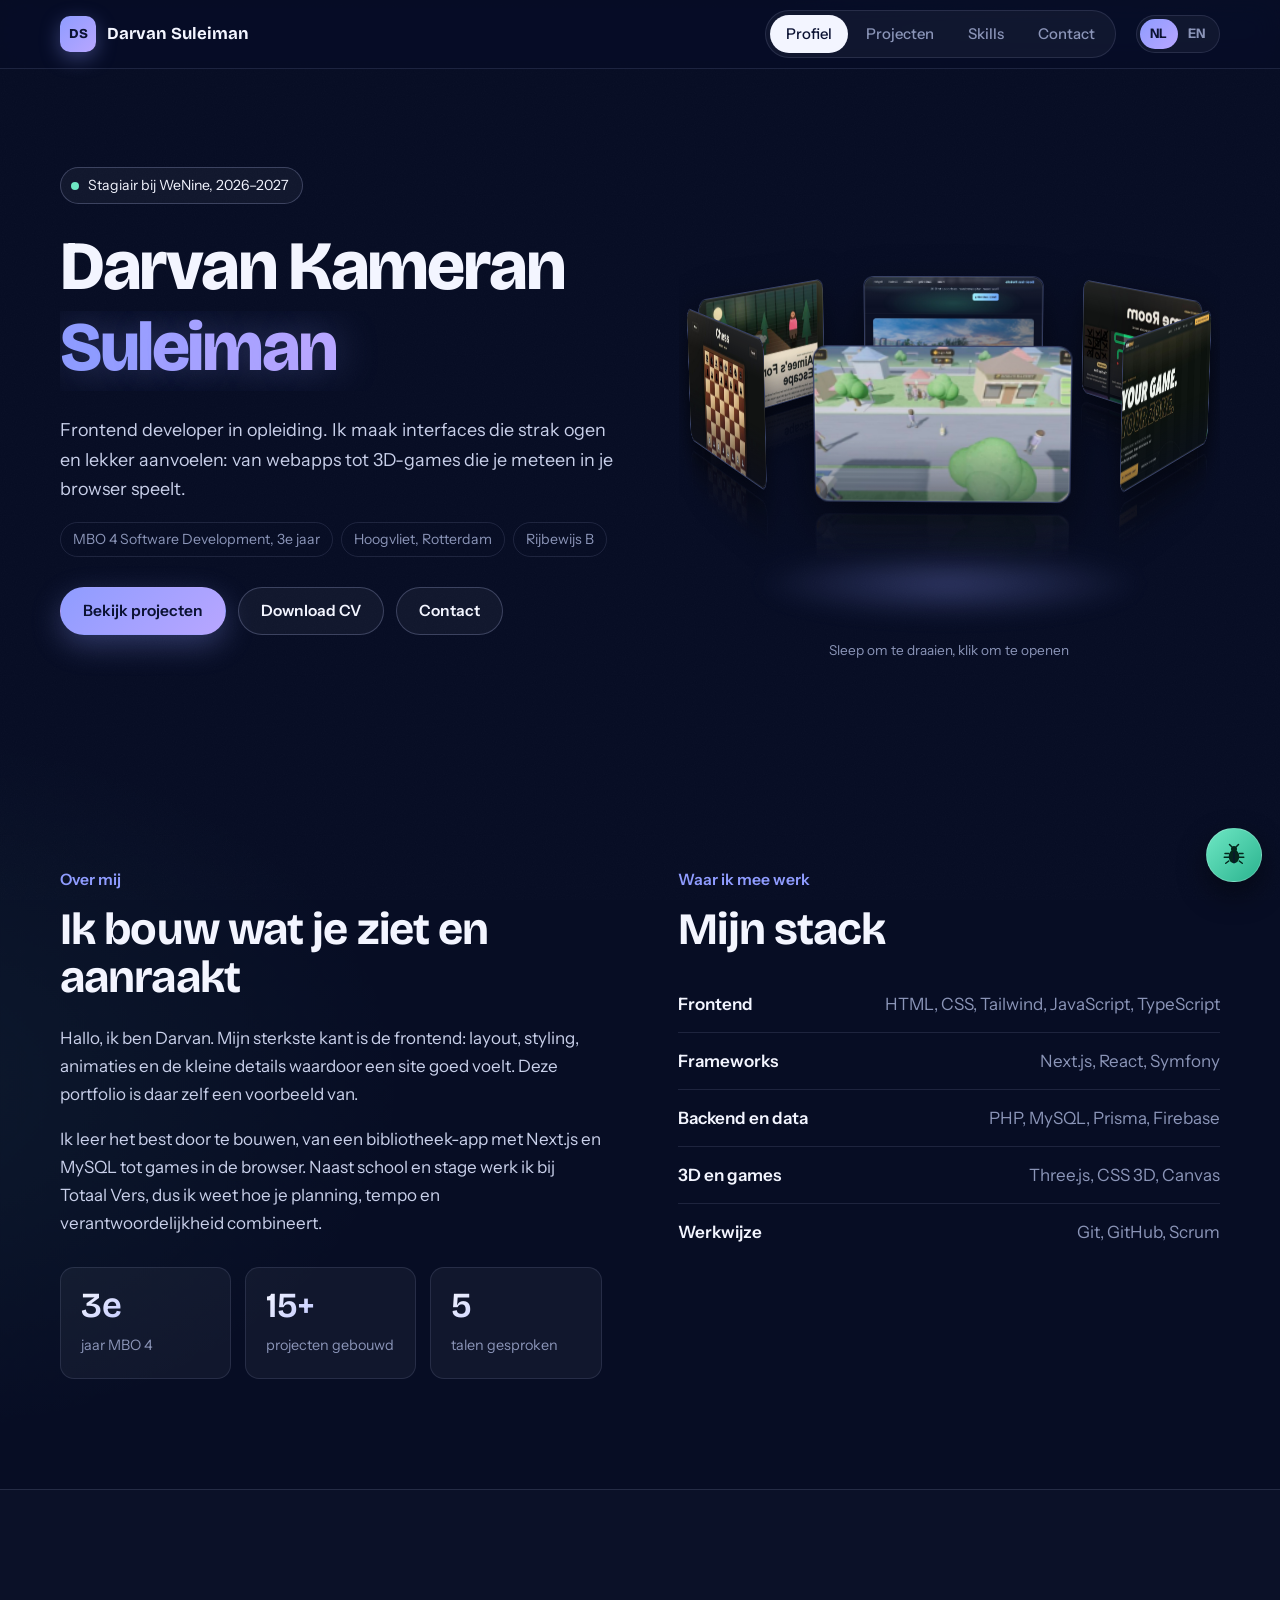
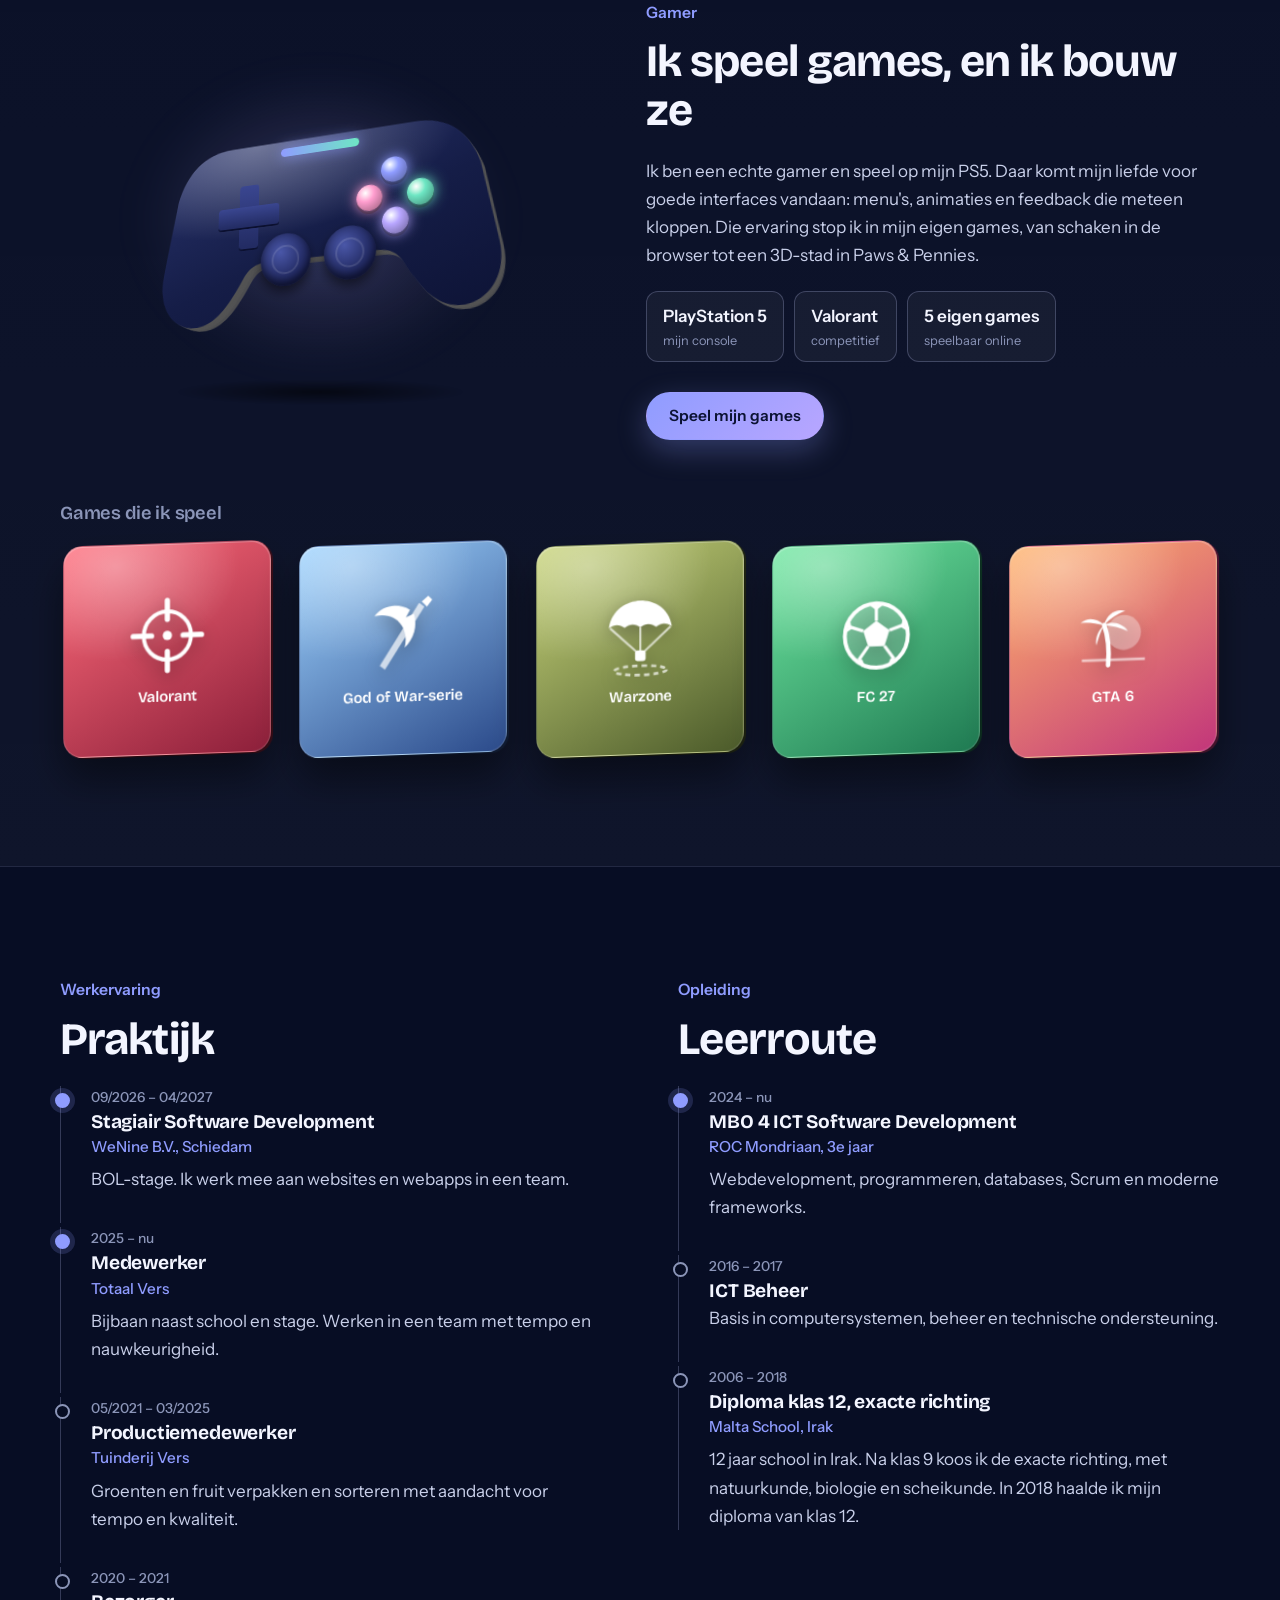
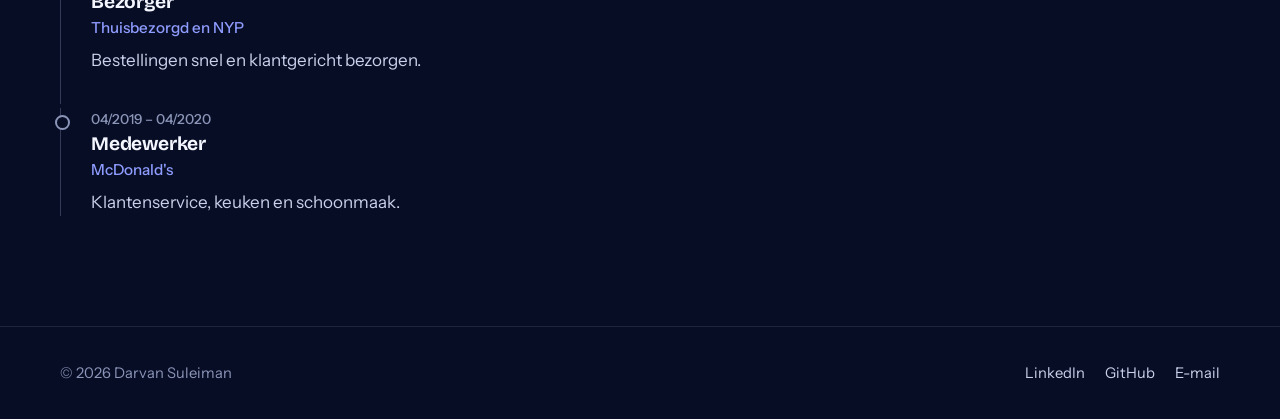
==== commit c5d9c67a: "Frameless project images with photo finish; refresh link preview image Co-Authored-By: Claude Opus 5" ====
--- a/index.html
+++ b/index.html
@@ -29,7 +29,7 @@
     <link rel="preconnect" href="https://fonts.googleapis.com">
     <link rel="preconnect" href="https://fonts.gstatic.com" crossorigin>
     <link href="https://fonts.googleapis.com/css2?family=Bricolage+Grotesque:opsz,wght@12..96,500..800&family=Instrument+Sans:wght@400..700&display=swap" rel="stylesheet">
-    <link rel="stylesheet" href="css/style.css?v=14">
+    <link rel="stylesheet" href="css/style.css?v=15">
     <script src="js/main.js?v=11" defer></script>
     <script src="js/bughunt.js?v=3" defer></script>
     <script src="js/i18n.js?v=1" defer></script>
--- a/css/style.css
+++ b/css/style.css
@@ -1567,3 +1567,21 @@
     .lang-switch { position: absolute; top: 12px; right: 0; }
     .lang-switch button { min-width: 34px; height: 28px; padding: 0 8px; }
 }
+
+/* ---------- Project images: polished photo finish (no browser chrome) ---------- */
+.project-thumb::after,
+.ring-item::after,
+.deck-card::after {
+    content: "";
+    position: absolute;
+    inset: 0;
+    top: 0; right: 0; bottom: 0; left: 0;
+    pointer-events: none;
+    border-radius: inherit;
+    background:
+        linear-gradient(180deg, rgba(255, 255, 255, 0.08) 0%, transparent 28%),
+        linear-gradient(0deg, rgba(7, 13, 36, 0.45) 0%, transparent 40%);
+    box-shadow: inset 0 0 0 1px rgba(255, 255, 255, 0.08);
+}
+.ring-item span { z-index: 2; }
+.deck-card { position: absolute; }
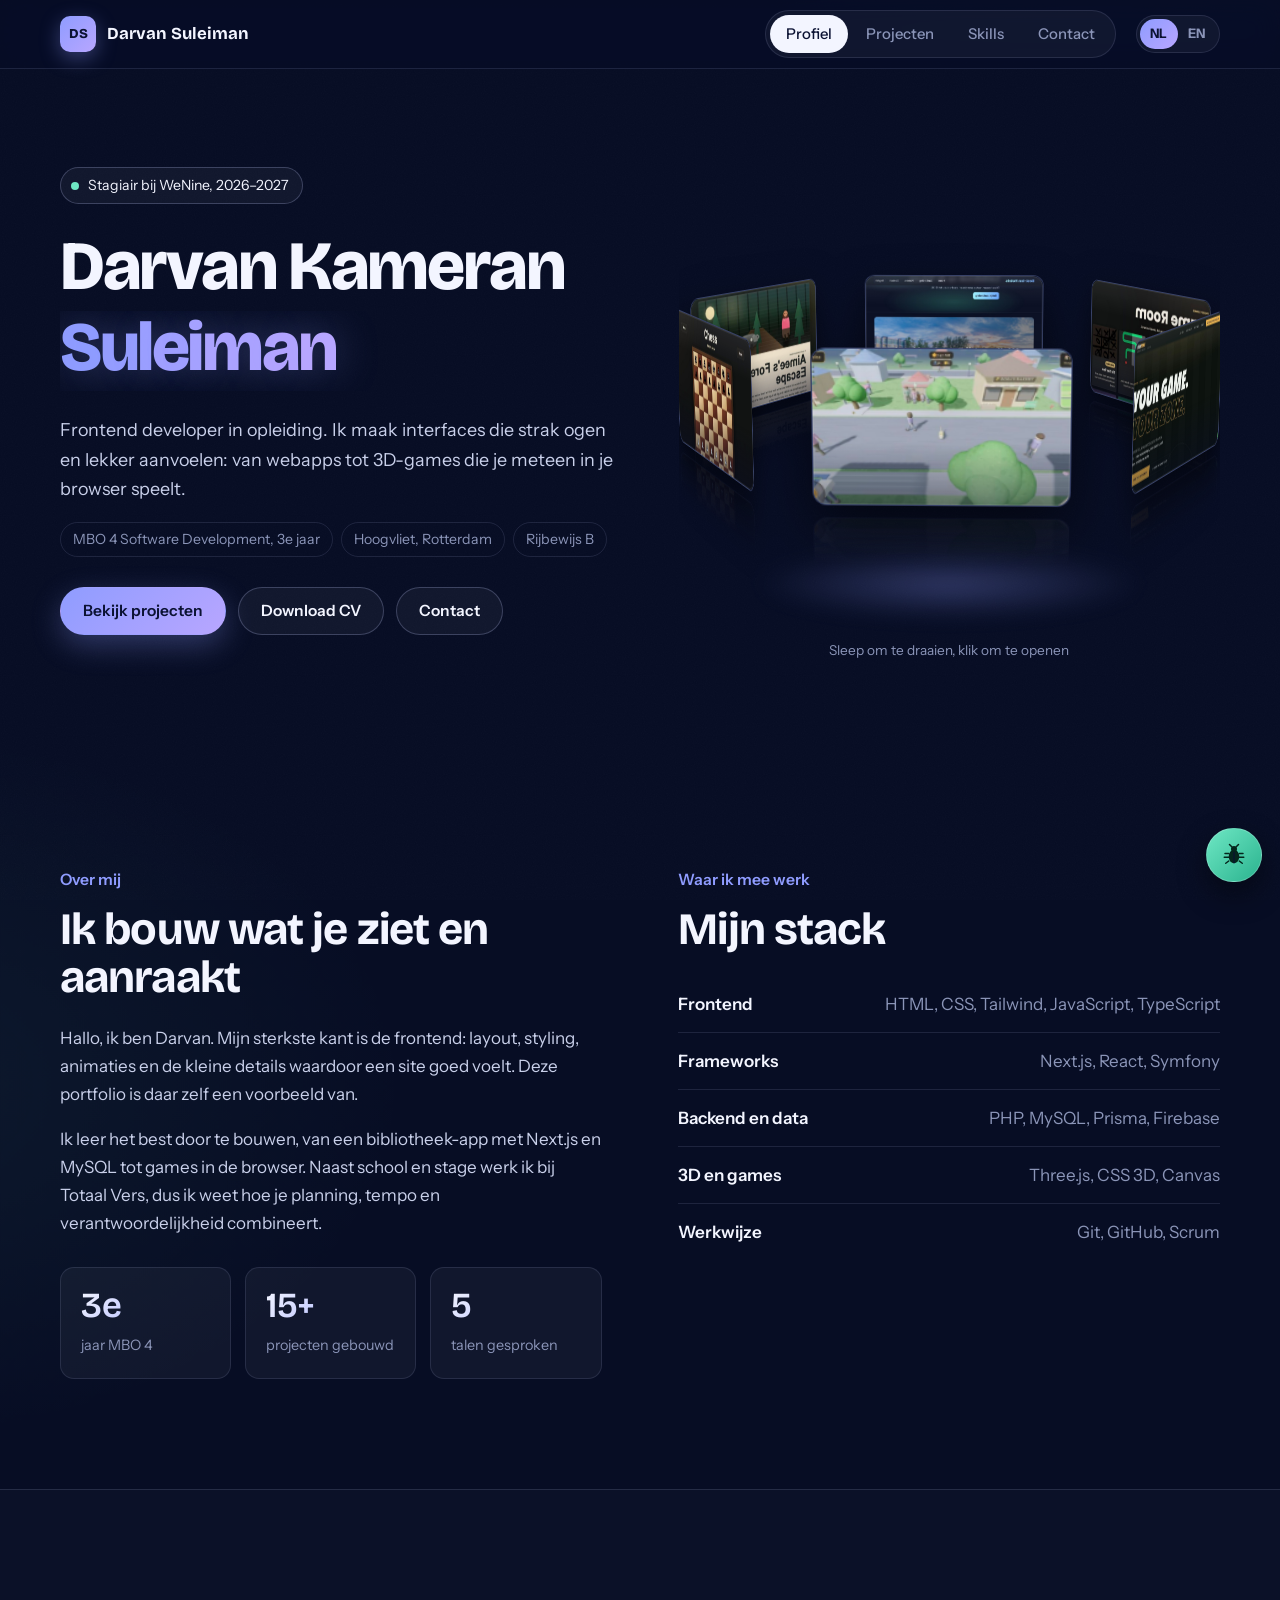
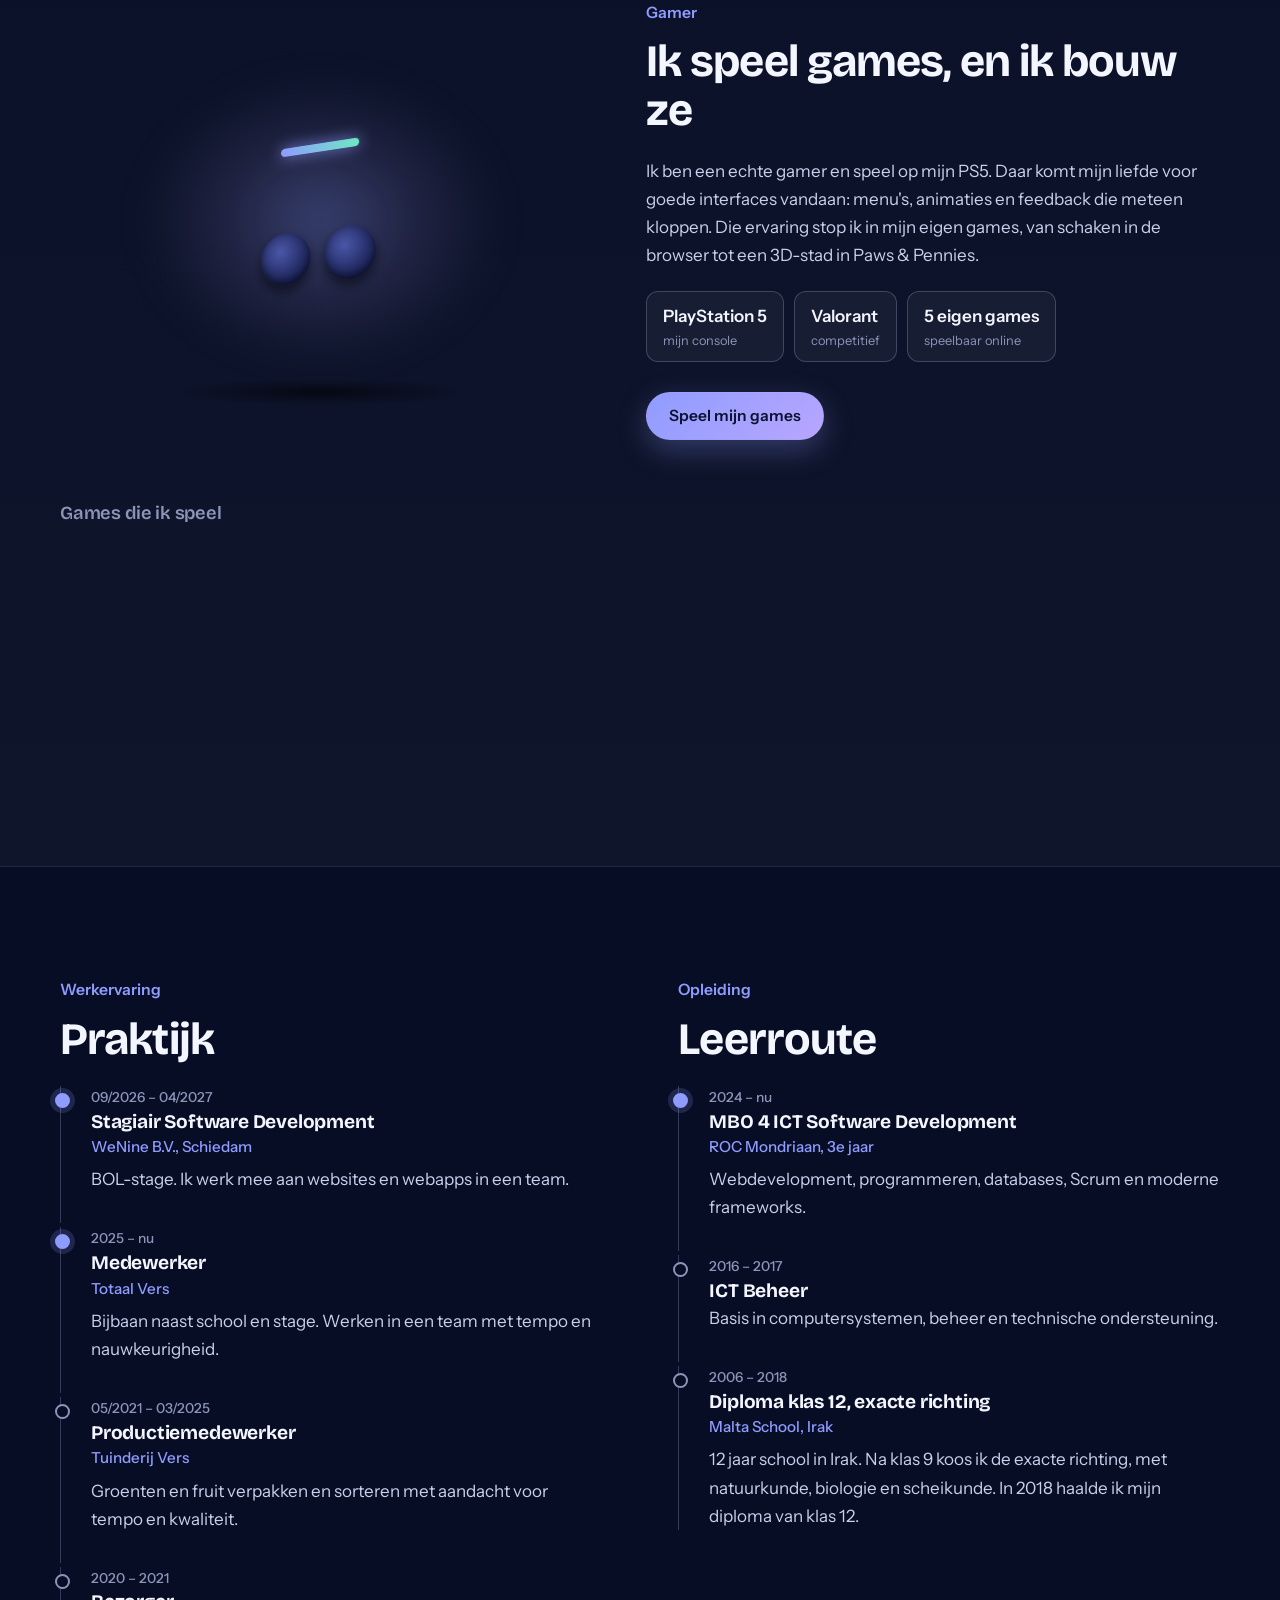
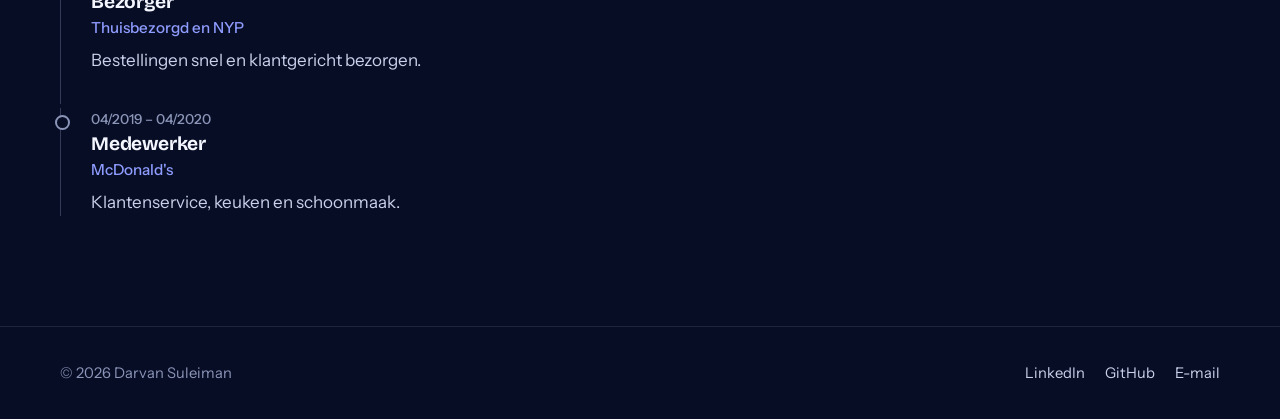
==== commit ba1ffc08: "Rebuild Hoger of Lager as a full game with live link (/hoger-lager/) Original idea and first version" ====
--- a/index.html
+++ b/index.html
@@ -32,7 +32,7 @@
     <link rel="stylesheet" href="css/style.css?v=15">
     <script src="js/main.js?v=11" defer></script>
     <script src="js/bughunt.js?v=3" defer></script>
-    <script src="js/i18n.js?v=1" defer></script>
+    <script src="js/i18n.js?v=2" defer></script>
     <script>try{var q=new URLSearchParams(location.search).get("notrack");if(q==="1")localStorage.setItem("umami.disabled","1");if(q==="0")localStorage.removeItem("umami.disabled");}catch(e){}</script>
     <script defer src="https://cloud.umami.is/script.js" data-website-id="db2eae29-f59c-4067-9ddf-e38b663fb989" data-domains="darvan23.github.io"></script>
 </head>
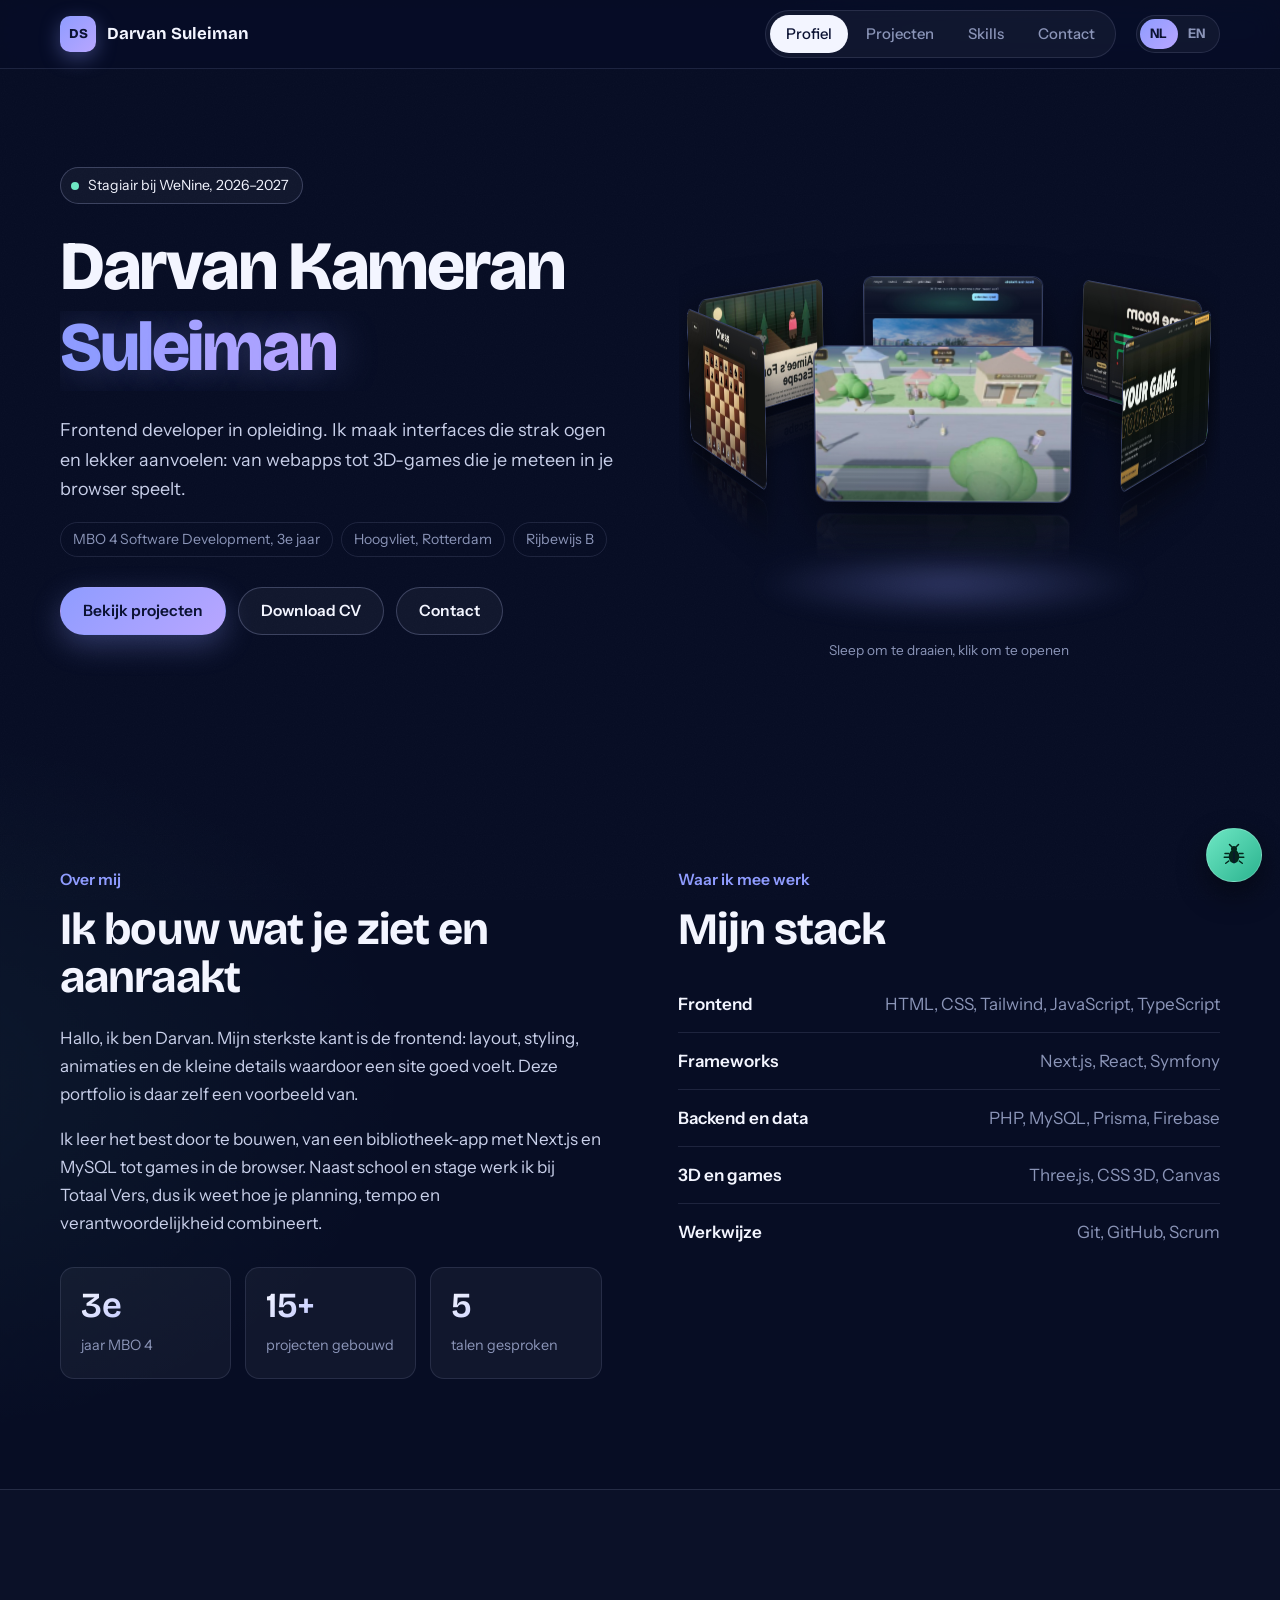
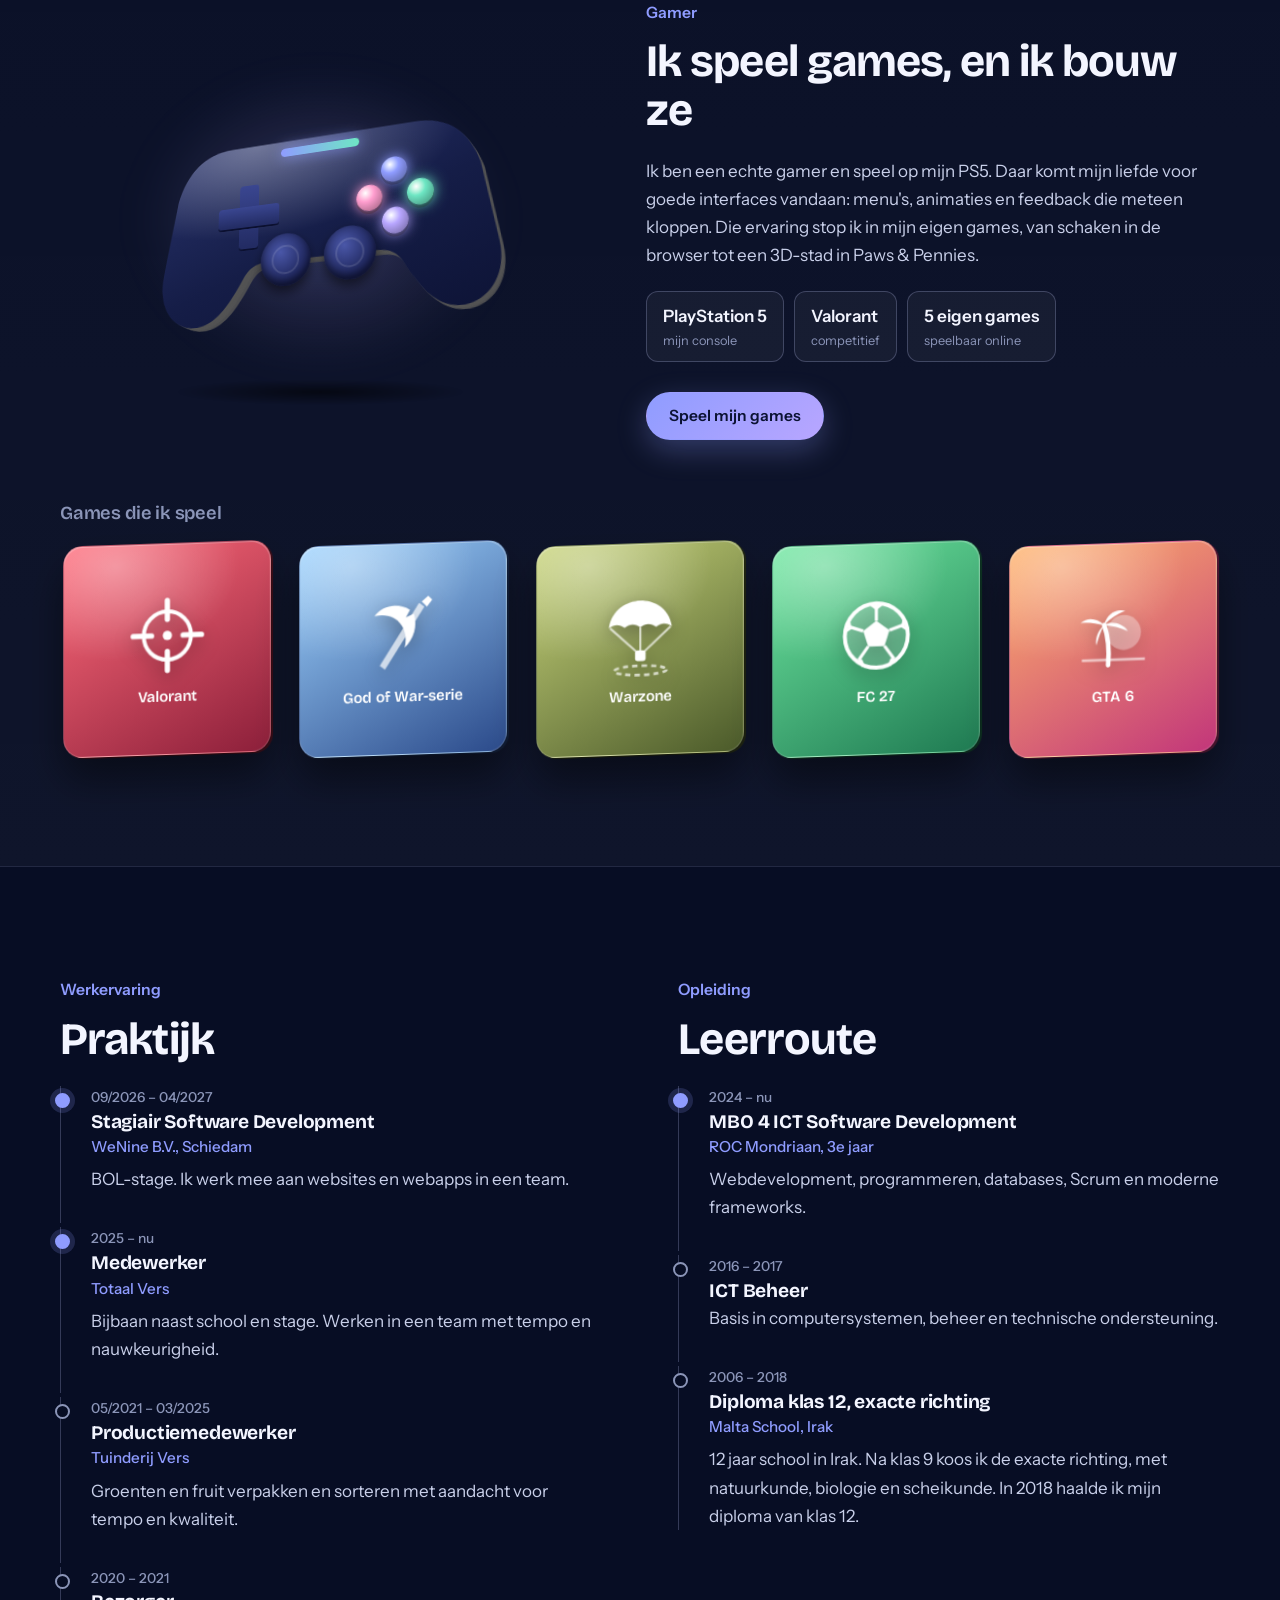
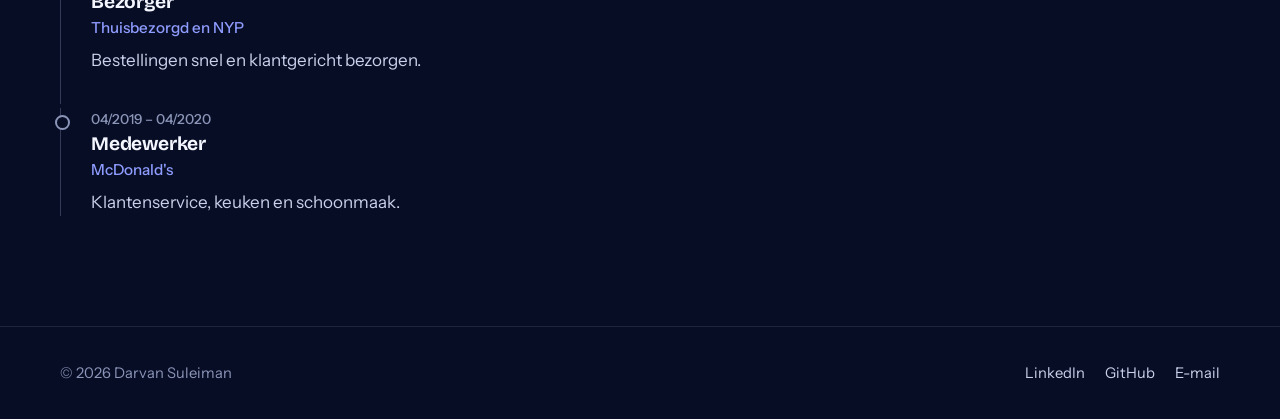
==== commit d95fee60: "Use custom domain darvan.dev Co-Authored-By: Claude Opus 5.5 <noreply@anthropic.com> Claude-Session:" ====
--- a/index.html
+++ b/index.html
@@ -11,8 +11,8 @@
     <meta property="og:site_name" content="Darvan Suleiman">
     <meta property="og:title" content="Darvan Suleiman | Frontend Developer">
     <meta property="og:description" content="Frontend developer in opleiding. Websites, webapps en 3D-games die je meteen in je browser speelt.">
-    <meta property="og:url" content="https://darvan23.github.io/">
-    <meta property="og:image" content="https://darvan23.github.io/img/og-image.jpg">
+    <meta property="og:url" content="https://darvan.dev/">
+    <meta property="og:image" content="https://darvan.dev/img/og-image.jpg">
     <meta property="og:image:width" content="1200">
     <meta property="og:image:height" content="630">
     <meta property="og:image:alt" content="Darvan Suleiman, frontend developer, met screenshots van zijn projecten">
@@ -21,7 +21,7 @@
     <meta name="twitter:card" content="summary_large_image">
     <meta name="twitter:title" content="Darvan Suleiman | Frontend Developer">
     <meta name="twitter:description" content="Frontend developer in opleiding. Websites, webapps en 3D-games die je meteen in je browser speelt.">
-    <meta name="twitter:image" content="https://darvan23.github.io/img/og-image.jpg">
+    <meta name="twitter:image" content="https://darvan.dev/img/og-image.jpg">
     <link rel="icon" href="img/favicon.svg" type="image/svg+xml">
     <link rel="icon" href="img/favicon-32.png" type="image/png" sizes="32x32">
     <link rel="apple-touch-icon" href="img/apple-touch-icon.png">
@@ -34,7 +34,7 @@
     <script src="js/bughunt.js?v=3" defer></script>
     <script src="js/i18n.js?v=2" defer></script>
     <script>try{var q=new URLSearchParams(location.search).get("notrack");if(q==="1")localStorage.setItem("umami.disabled","1");if(q==="0")localStorage.removeItem("umami.disabled");}catch(e){}</script>
-    <script defer src="https://cloud.umami.is/script.js" data-website-id="db2eae29-f59c-4067-9ddf-e38b663fb989" data-domains="darvan23.github.io"></script>
+    <script defer src="https://cloud.umami.is/script.js" data-website-id="db2eae29-f59c-4067-9ddf-e38b663fb989" data-domains="darvan.dev,darvan23.github.io"></script>
 </head>
 
 <body>
@@ -77,12 +77,12 @@
             <div class="ring-stage" aria-label="Mijn projecten in 3D. Sleep om te draaien.">
                 <div class="ring-floor"></div>
                 <div class="ring">
-                    <a class="ring-item" href="https://darvan23.github.io/cat/"><img src="img/projects/paws-pennies.jpg" alt="Paws &amp; Pennies"><span>Paws &amp; Pennies</span></a>
-                    <a class="ring-item" href="https://darvan23.github.io/Eenzone/eenzone/"><img src="img/projects/eenzone.jpg" alt="Eenzone Sportswear"><span>Eenzone</span></a>
-                    <a class="ring-item" href="https://darvan23.github.io/project2-games/"><img src="img/projects/game-room.jpg" alt="Game Room"><span>Game Room</span></a>
+                    <a class="ring-item" href="https://darvan.dev/cat/"><img src="img/projects/paws-pennies.jpg" alt="Paws &amp; Pennies"><span>Paws &amp; Pennies</span></a>
+                    <a class="ring-item" href="https://darvan.dev/Eenzone/eenzone/"><img src="img/projects/eenzone.jpg" alt="Eenzone Sportswear"><span>Eenzone</span></a>
+                    <a class="ring-item" href="https://darvan.dev/project2-games/"><img src="img/projects/game-room.jpg" alt="Game Room"><span>Game Room</span></a>
                     <a class="ring-item" href="portofolio.html#school"><img src="img/projects/bestinn.jpg" alt="Best-Inn Hotels"><span>Best-Inn Hotels</span></a>
-                    <a class="ring-item" href="https://darvan23.github.io/Maze/"><img src="img/projects/maze.jpg" alt="Forest Maze Escape"><span>Forest Maze Escape</span></a>
-                    <a class="ring-item" href="https://darvan23.github.io/project2-games/chess/chess.html"><img src="img/projects/chess.jpg" alt="Schaken"><span>Schaken</span></a>
+                    <a class="ring-item" href="https://darvan.dev/Maze/"><img src="img/projects/maze.jpg" alt="Forest Maze Escape"><span>Forest Maze Escape</span></a>
+                    <a class="ring-item" href="https://darvan.dev/project2-games/chess/chess.html"><img src="img/projects/chess.jpg" alt="Schaken"><span>Schaken</span></a>
                 </div>
                 <span class="ring-hint">Sleep om te draaien, klik om te openen</span>
             </div>
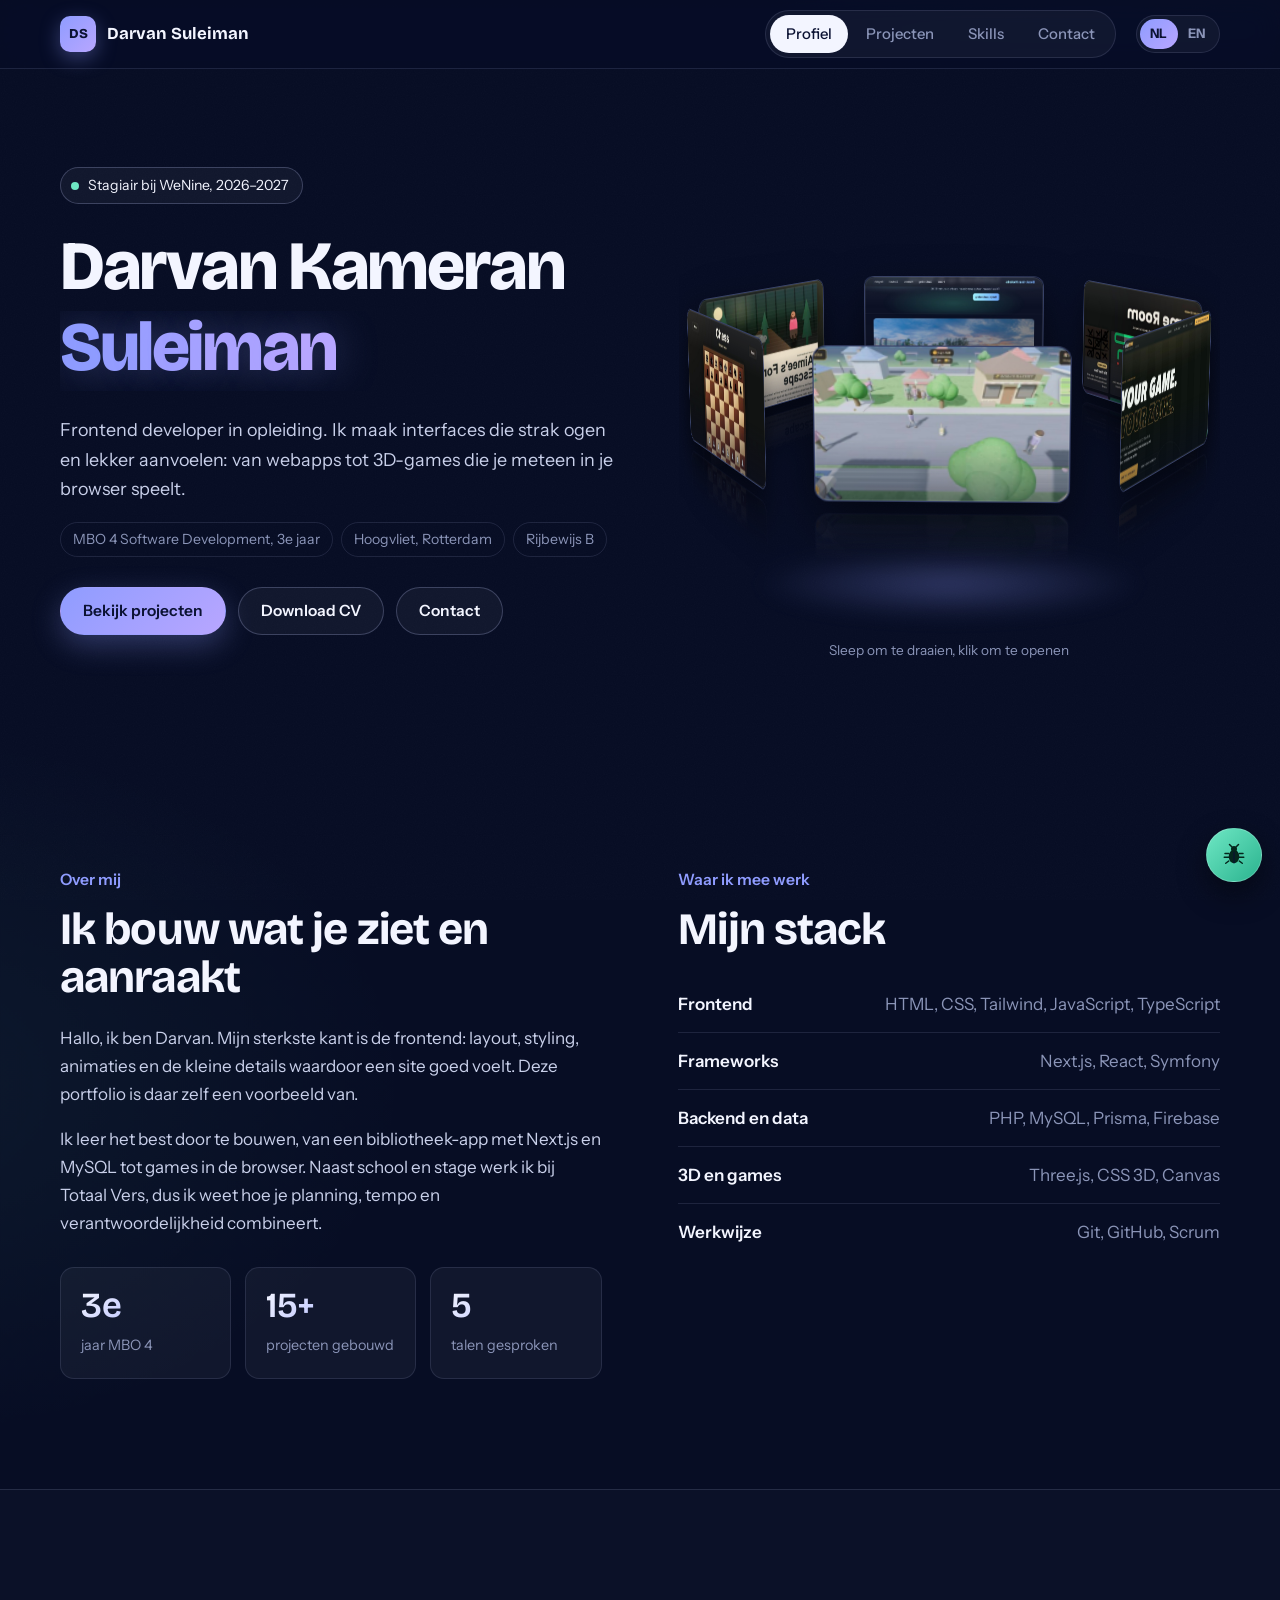
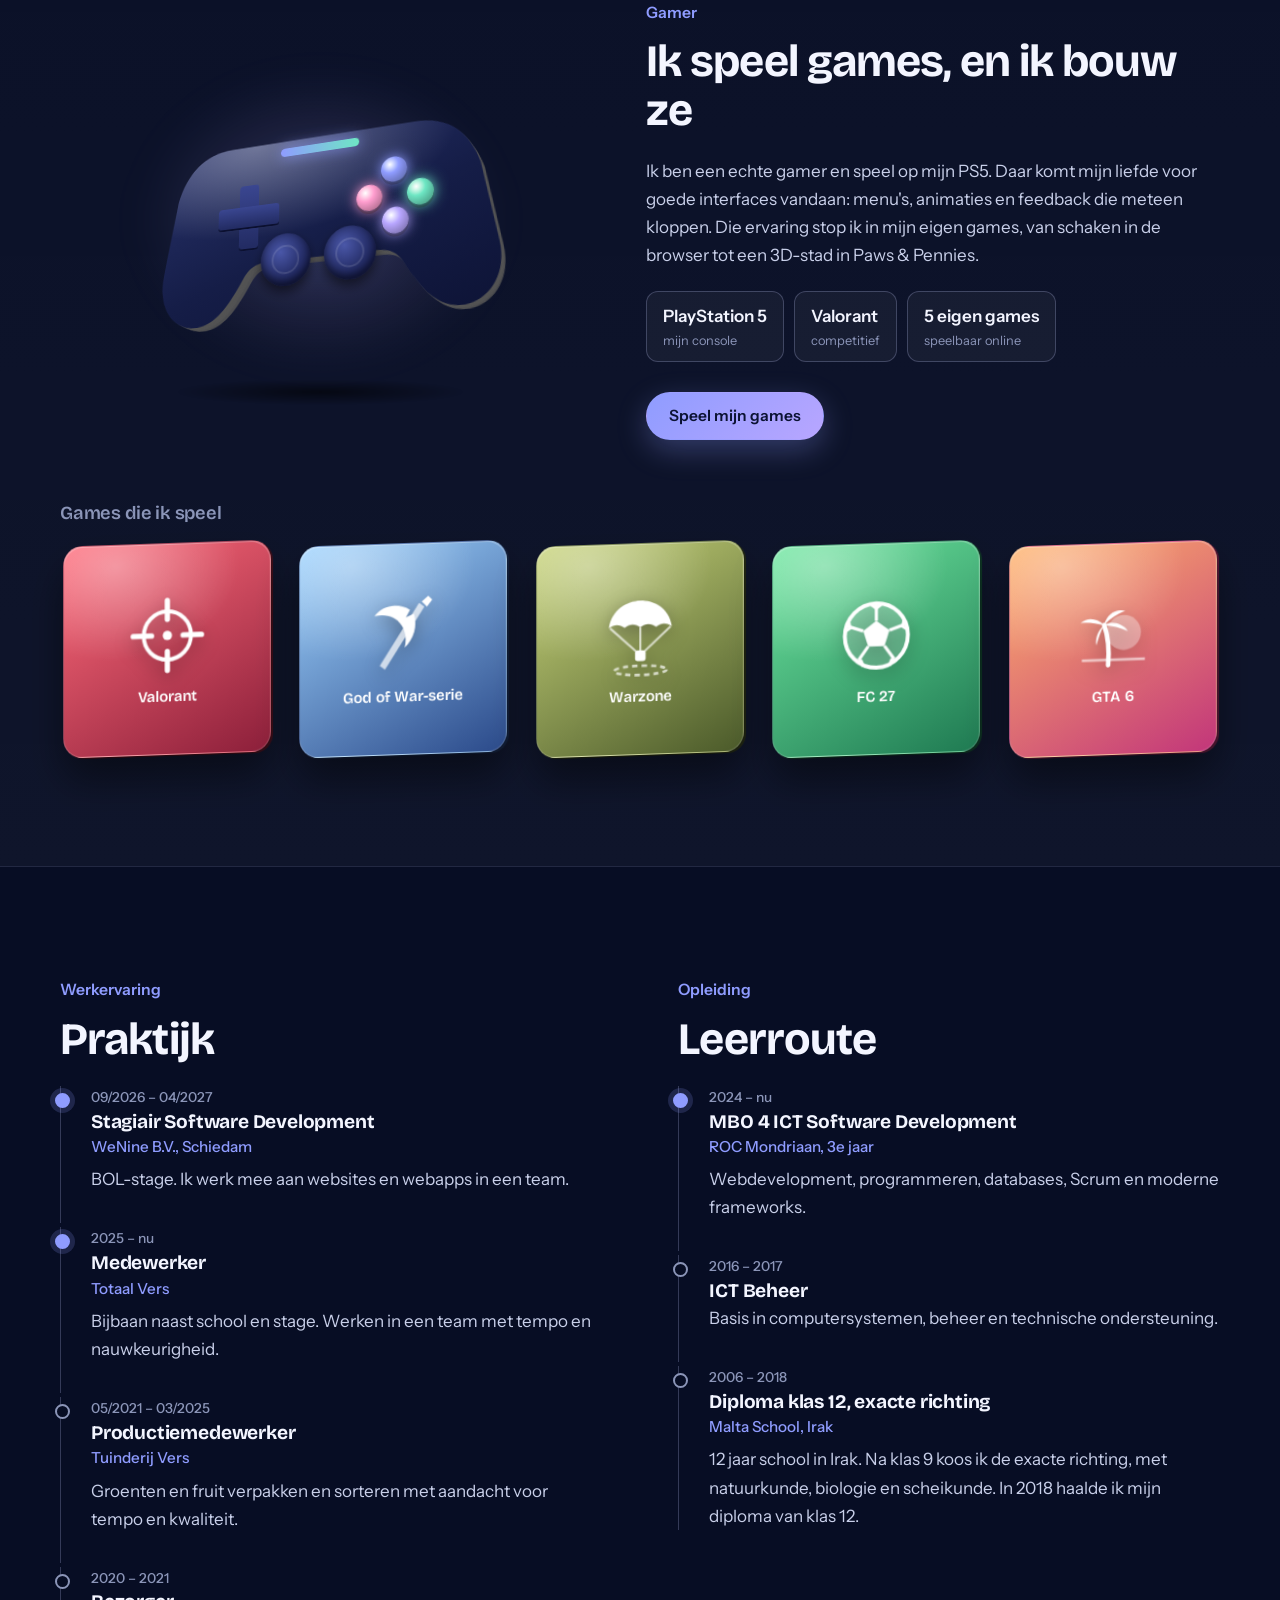
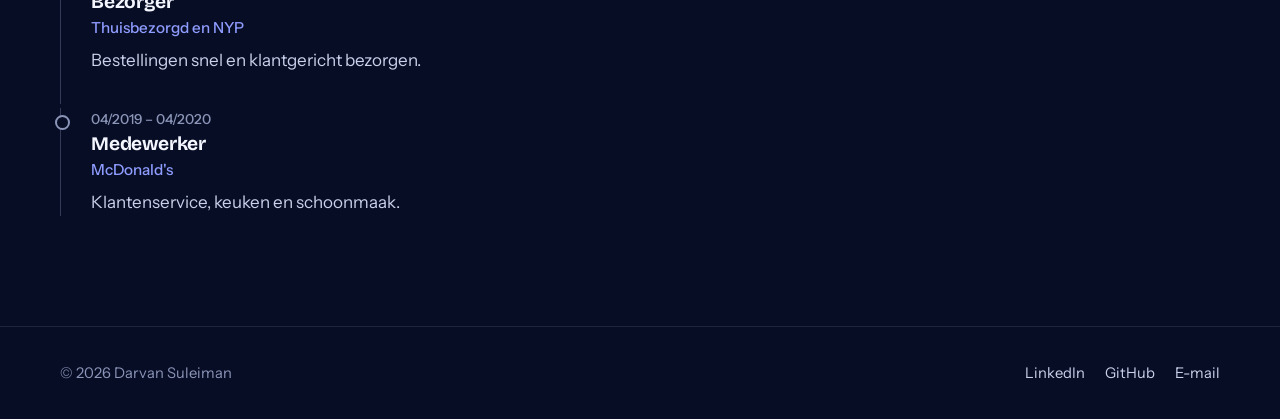
==== commit 46737df0: "Add ?me= device marker for own visits in Umami Co-Authored-By: Claude Opus 5.5 <noreply@anthropic.co" ====
--- a/index.html
+++ b/index.html
@@ -34,6 +34,7 @@
     <script src="js/bughunt.js?v=3" defer></script>
     <script src="js/i18n.js?v=2" defer></script>
     <script>try{var q=new URLSearchParams(location.search).get("notrack");if(q==="1")localStorage.setItem("umami.disabled","1");if(q==="0")localStorage.removeItem("umami.disabled");}catch(e){}</script>
+    <script>try{var m=new URLSearchParams(location.search).get("me");if(m==="0")localStorage.removeItem("ds-me");else if(m)localStorage.setItem("ds-me",m);var me=localStorage.getItem("ds-me");if(me){var n=0,t=setInterval(function(){if(window.umami&&umami.identify){clearInterval(t);umami.identify("darvan-"+me,{owner:"Darvan",device:me});}else if(++n>40)clearInterval(t);},250);}}catch(e){}</script>
     <script defer src="https://cloud.umami.is/script.js" data-website-id="db2eae29-f59c-4067-9ddf-e38b663fb989" data-domains="darvan.dev,darvan23.github.io"></script>
 </head>
 
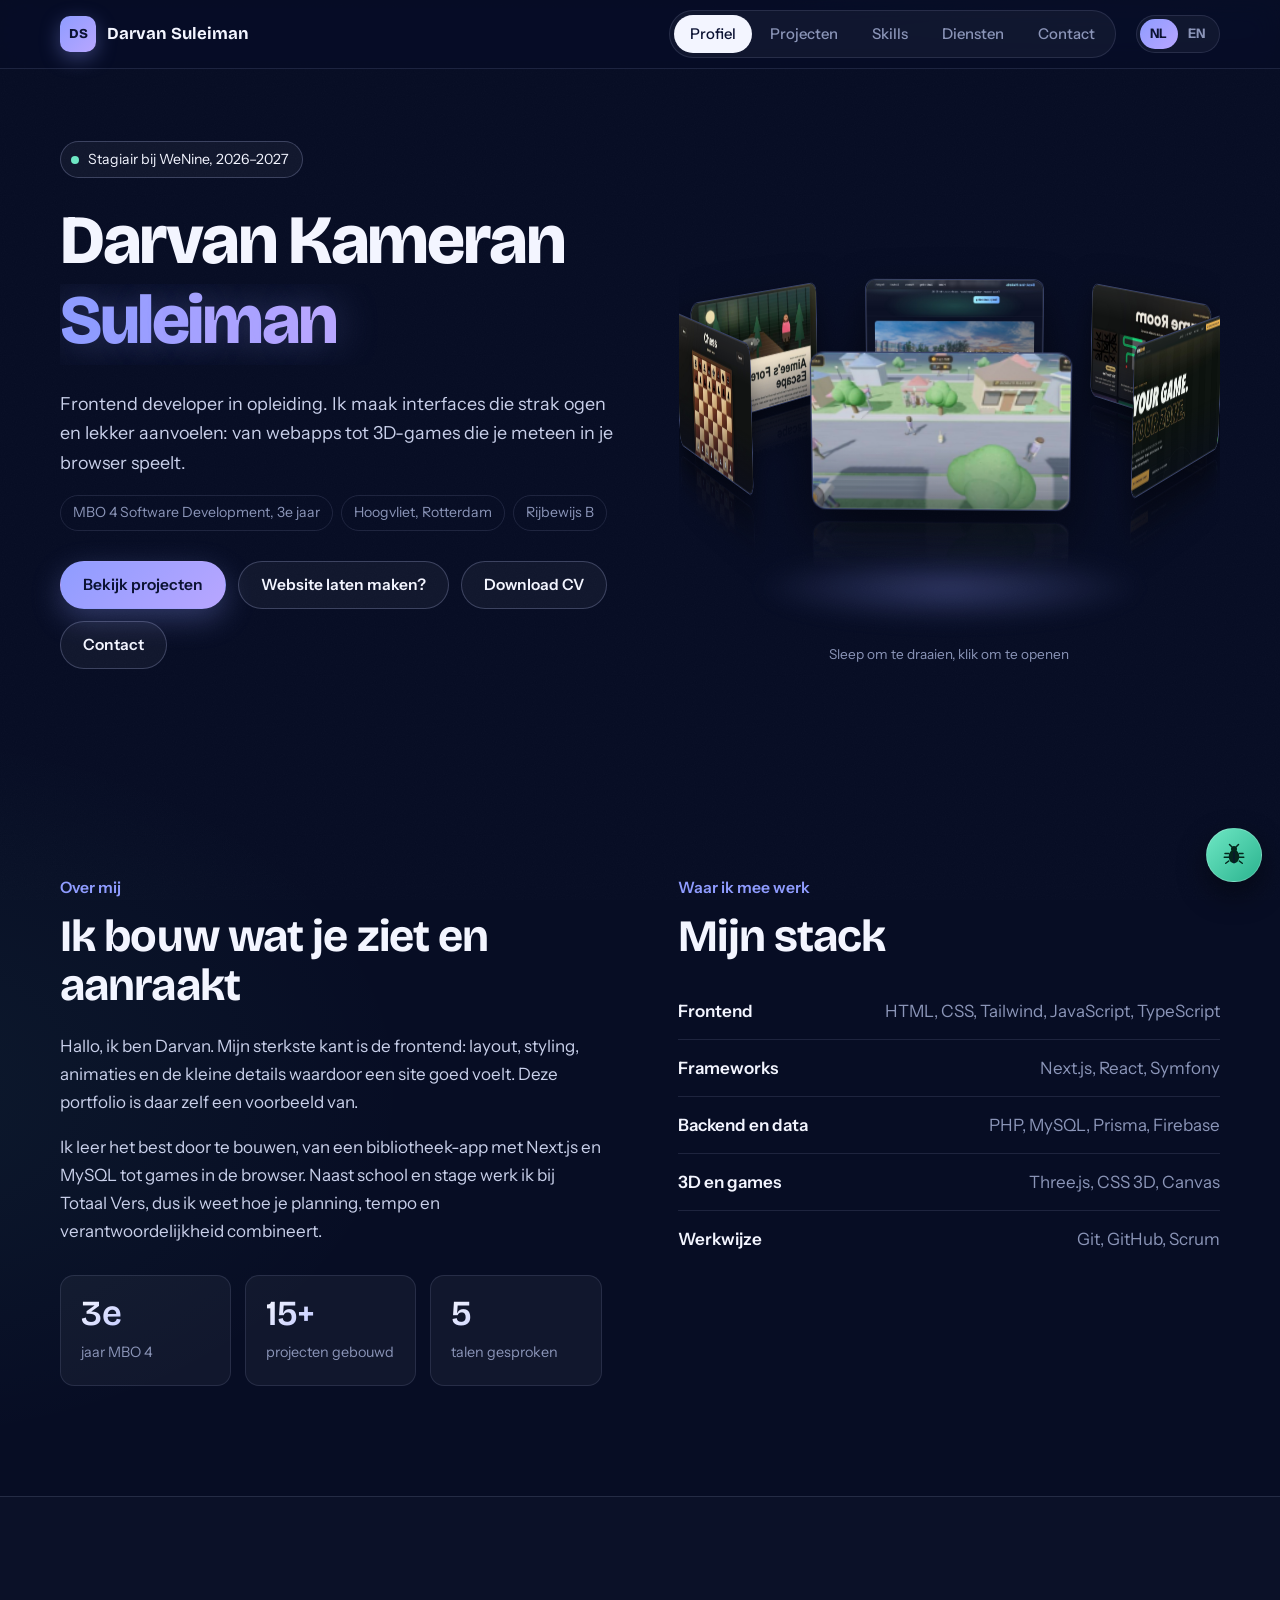
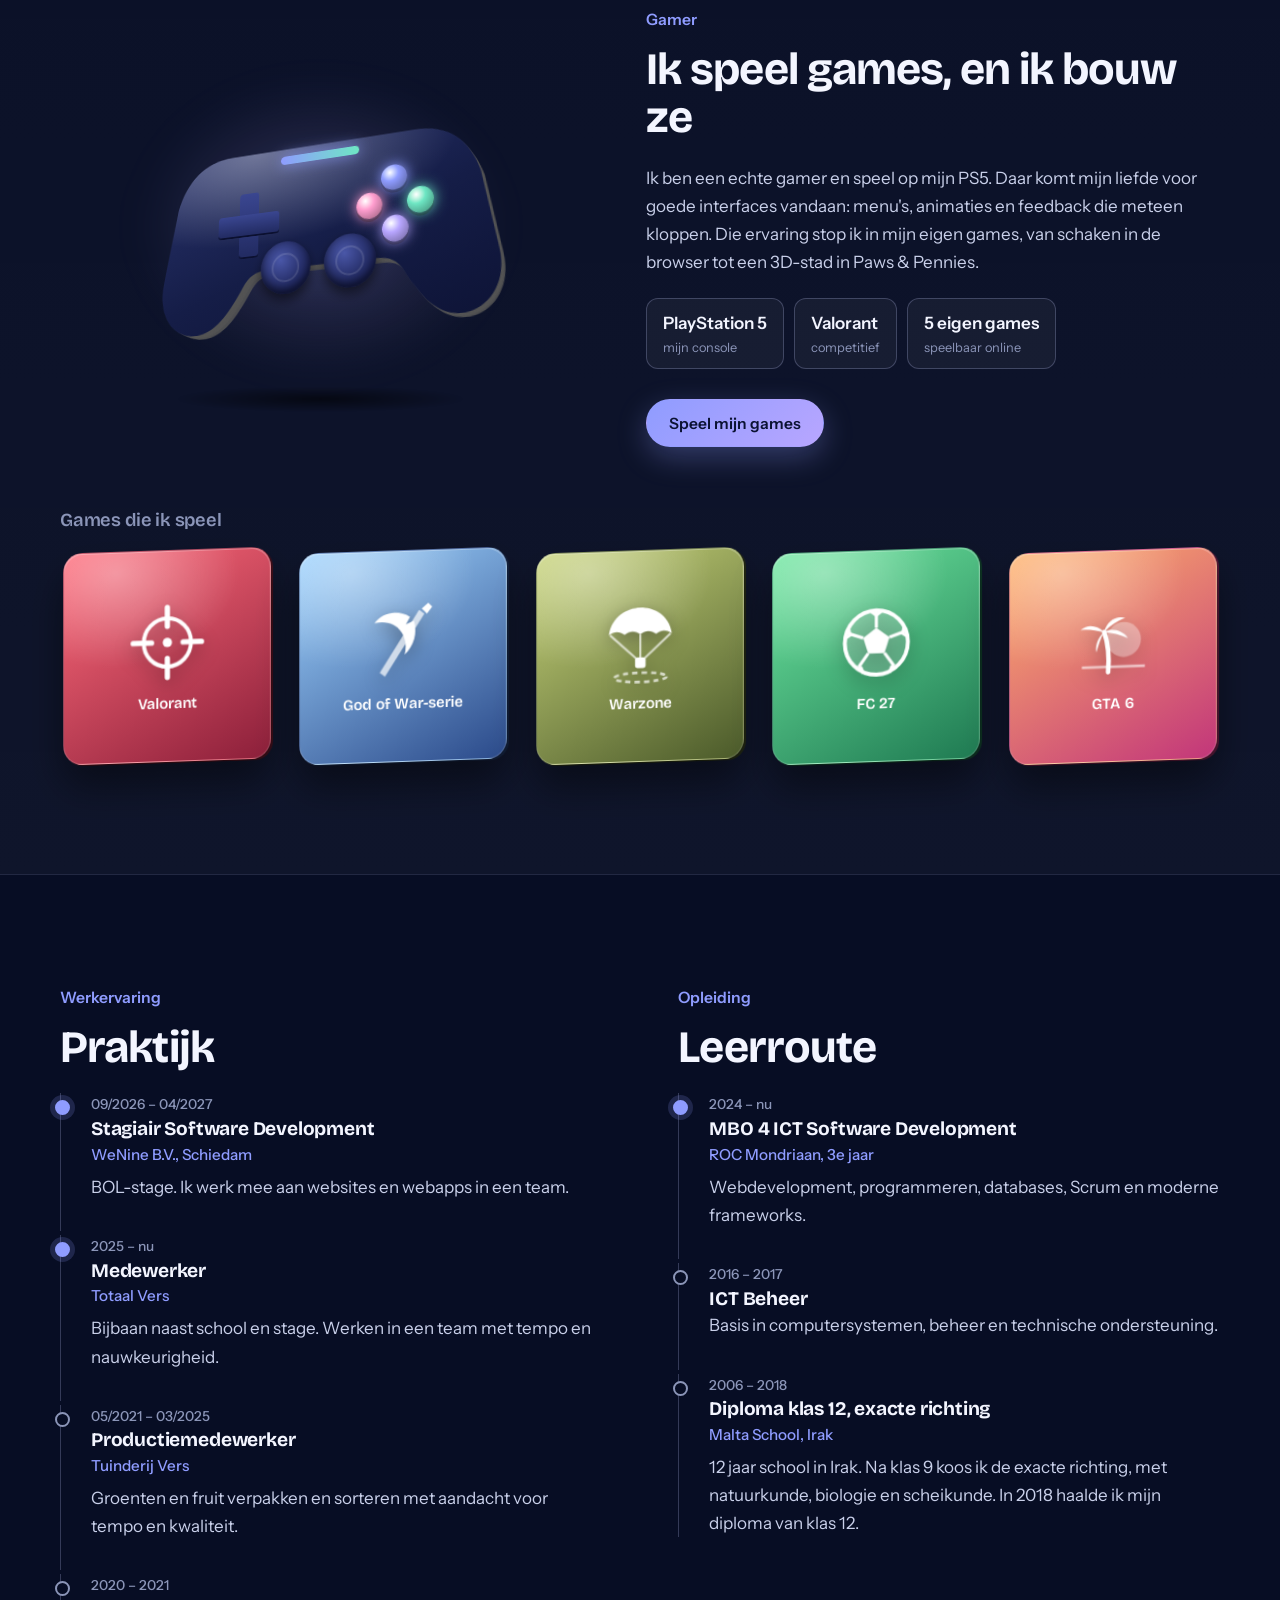
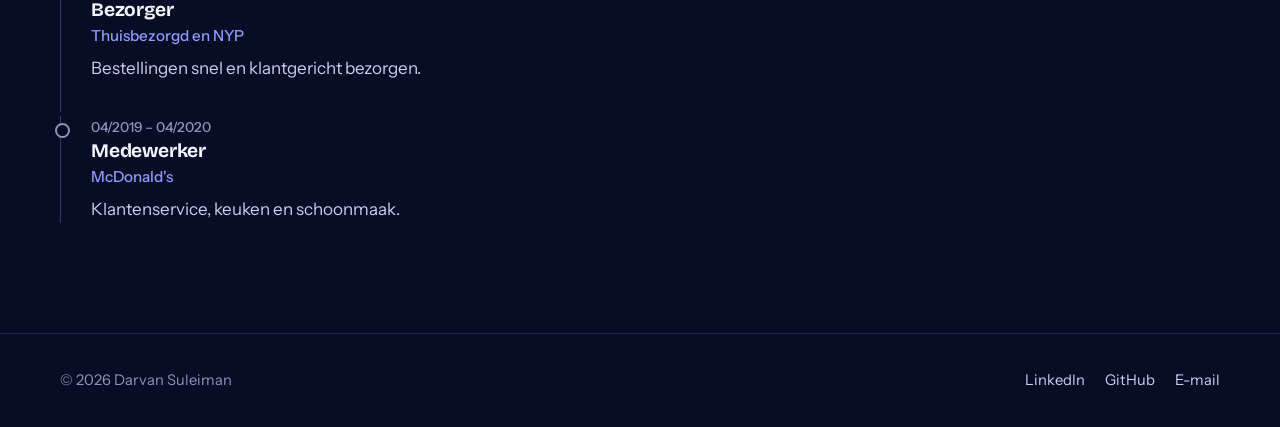
==== commit 7b2217dd: "Add Diensten (services) page with prices and WhatsApp contact Co-Authored-By: Claude Opus 5.5 <norep" ====
--- a/index.html
+++ b/index.html
@@ -29,10 +29,10 @@
     <link rel="preconnect" href="https://fonts.googleapis.com">
     <link rel="preconnect" href="https://fonts.gstatic.com" crossorigin>
     <link href="https://fonts.googleapis.com/css2?family=Bricolage+Grotesque:opsz,wght@12..96,500..800&family=Instrument+Sans:wght@400..700&display=swap" rel="stylesheet">
-    <link rel="stylesheet" href="css/style.css?v=15">
+    <link rel="stylesheet" href="css/style.css?v=16">
     <script src="js/main.js?v=11" defer></script>
     <script src="js/bughunt.js?v=3" defer></script>
-    <script src="js/i18n.js?v=2" defer></script>
+    <script src="js/i18n.js?v=3" defer></script>
     <script>try{var q=new URLSearchParams(location.search).get("notrack");if(q==="1")localStorage.setItem("umami.disabled","1");if(q==="0")localStorage.removeItem("umami.disabled");}catch(e){}</script>
     <script>try{var m=new URLSearchParams(location.search).get("me");if(m==="0")localStorage.removeItem("ds-me");else if(m)localStorage.setItem("ds-me",m);var me=localStorage.getItem("ds-me");if(me){var n=0,t=setInterval(function(){if(window.umami&&umami.identify){clearInterval(t);umami.identify("darvan-"+me,{owner:"Darvan",device:me});}else if(++n>40)clearInterval(t);},250);}}catch(e){}</script>
     <script defer src="https://cloud.umami.is/script.js" data-website-id="db2eae29-f59c-4067-9ddf-e38b663fb989" data-domains="darvan.dev,darvan23.github.io"></script>
@@ -46,6 +46,7 @@
                 <a href="index.html" class="active">Profiel</a>
                 <a href="portofolio.html">Projecten</a>
                 <a href="skills.html">Skills</a>
+                <a href="diensten.html">Diensten</a>
                 <a href="contact.html">Contact</a>
             </nav>
         </div>
@@ -64,6 +65,7 @@
                 </div>
                 <div class="hero-actions fade-in" style="--d:1.1s">
                     <a class="button button-primary" href="portofolio.html">Bekijk projecten</a>
+                    <a class="button button-ghost" href="diensten.html">Website laten maken?</a>
                     <details class="cv-download">
                         <summary class="button button-ghost">Download CV</summary>
                         <div class="cv-menu">
--- a/css/style.css
+++ b/css/style.css
@@ -1585,3 +1585,134 @@
 }
 .ring-item span { z-index: 2; }
 .deck-card { position: absolute; }
+
+/* ---------- Diensten (services) page ---------- */
+
+.svc-hero { max-width: 860px; }
+.svc-hero h1 { font-size: clamp(2.3rem, 5.4vw, 4rem); line-height: 1.04; margin: 0 0 18px; }
+
+.price-grid { display: grid; grid-template-columns: repeat(3, minmax(0, 1fr)); gap: 20px; align-items: stretch; }
+.price-grid > * { min-width: 0; }
+
+.price-card {
+    position: relative;
+    display: flex;
+    flex-direction: column;
+    padding: clamp(24px, 3vw, 32px);
+    border: 1px solid var(--line);
+    border-radius: var(--radius-l);
+    background: linear-gradient(180deg, rgba(255, 255, 255, 0.06), rgba(255, 255, 255, 0.02));
+}
+.price-card h3 { margin: 0 0 10px; color: var(--white); }
+.price-card .button { margin-top: auto; justify-content: center; }
+
+.price-card.featured {
+    border-color: rgba(143, 156, 255, 0.55);
+    background:
+        radial-gradient(420px 220px at 50% -10%, rgba(143, 156, 255, 0.22), transparent 70%),
+        linear-gradient(180deg, rgba(255, 255, 255, 0.08), rgba(255, 255, 255, 0.03));
+    box-shadow: 0 30px 70px -30px rgba(143, 156, 255, 0.45);
+    transform: translateY(-10px);
+}
+
+.price-badge {
+    position: absolute;
+    top: -13px;
+    left: clamp(24px, 3vw, 32px);
+    padding: 4px 12px;
+    border-radius: 999px;
+    background: linear-gradient(135deg, var(--accent), var(--accent-2));
+    color: var(--accent-ink);
+    font-size: 0.8rem;
+    font-weight: 700;
+}
+
+.price {
+    margin: 0 0 6px;
+    font-family: var(--display);
+    font-size: clamp(2.4rem, 4vw, 3rem);
+    font-weight: 800;
+    line-height: 1;
+    color: var(--white);
+}
+.price small { font-family: var(--body); font-size: 0.9rem; font-weight: 500; color: var(--muted); margin-right: 4px; }
+.price small:last-child { margin: 0 0 0 2px; }
+
+.price-for { color: var(--muted); font-size: 0.95rem; margin: 8px 0 18px; }
+
+.price-list { list-style: none; margin: 0 0 26px; padding: 18px 0 0; border-top: 1px solid var(--line); display: grid; gap: 9px; }
+.price-list li { position: relative; padding-left: 26px; font-size: 0.95rem; }
+.price-list li::before {
+    content: "";
+    position: absolute;
+    left: 2px;
+    top: 0.42em;
+    width: 12px;
+    height: 7px;
+    border-left: 2px solid var(--mint);
+    border-bottom: 2px solid var(--mint);
+    transform: rotate(-45deg);
+}
+
+.care-plan {
+    display: flex;
+    align-items: center;
+    justify-content: space-between;
+    gap: 24px;
+    margin-top: 24px;
+    padding: 22px clamp(24px, 3vw, 32px);
+    border: 1px dashed var(--line-strong);
+    border-radius: var(--radius-l);
+}
+.care-plan h3 { margin: 0 0 4px; color: var(--white); }
+.care-plan p { margin: 0; color: var(--muted); max-width: 46em; }
+.care-plan .price { margin: 0; color: var(--white); white-space: nowrap; font-size: 2rem; }
+
+.steps-4 { grid-template-columns: repeat(4, minmax(0, 1fr)); }
+.steps-4 h3 { margin: 0 0 8px; }
+
+.example-grid { display: grid; grid-template-columns: repeat(3, minmax(0, 1fr)); gap: 20px; }
+.example-grid > * { min-width: 0; }
+.example {
+    display: block;
+    overflow: hidden;
+    border: 1px solid var(--line);
+    border-radius: var(--radius-l);
+    background: var(--surface);
+    color: var(--text);
+    text-decoration: none;
+    transition: border-color 0.3s, transform 0.5s var(--ease);
+}
+.example img { display: block; width: 100%; aspect-ratio: 16 / 10; object-fit: cover; transition: transform 0.7s var(--ease); }
+.example span { display: block; padding: 16px 18px 18px; font-size: 0.92rem; color: var(--muted); }
+.example strong { display: block; color: var(--white); font-size: 1rem; margin-bottom: 2px; }
+.example:hover, .example:focus-visible { border-color: var(--line-strong); transform: translateY(-4px); }
+.example:hover img { transform: scale(1.04); }
+
+.faq-wrap { display: grid; grid-template-columns: minmax(0, 0.8fr) minmax(0, 1.2fr); gap: clamp(24px, 5vw, 70px); align-items: start; }
+.faq { display: grid; gap: 10px; }
+.faq details { border: 1px solid var(--line); border-radius: var(--radius); background: var(--surface); }
+.faq summary { cursor: pointer; padding: 16px 20px; color: var(--white); font-weight: 600; list-style: none; display: flex; justify-content: space-between; gap: 14px; }
+.faq summary::-webkit-details-marker { display: none; }
+.faq summary::after { content: "+"; color: var(--accent); font-size: 1.3rem; line-height: 1; transition: transform 0.3s var(--ease); }
+.faq details[open] summary::after { transform: rotate(45deg); }
+.faq details p { margin: 0; padding: 0 20px 18px; color: var(--muted); }
+
+.cta-card { display: flex; flex-wrap: wrap; align-items: center; justify-content: space-between; gap: 20px 40px; }
+.cta-card h2 { margin: 0 0 6px; }
+.cta-card p { margin: 0; color: var(--muted); }
+.cta-card .hero-actions { margin-top: 0; }
+
+@media (max-width: 960px) {
+    .price-grid, .example-grid { grid-template-columns: minmax(0, 1fr); }
+    .price-card.featured { transform: none; margin-top: 8px; }
+    .steps-4 { grid-template-columns: repeat(2, minmax(0, 1fr)); }
+    .faq-wrap { grid-template-columns: minmax(0, 1fr); }
+    .care-plan { flex-direction: column; align-items: flex-start; }
+}
+@media (max-width: 600px) {
+    .steps-4 { grid-template-columns: minmax(0, 1fr); }
+}
+@media (prefers-reduced-motion: reduce) {
+    .example, .example img { transition: none; }
+}
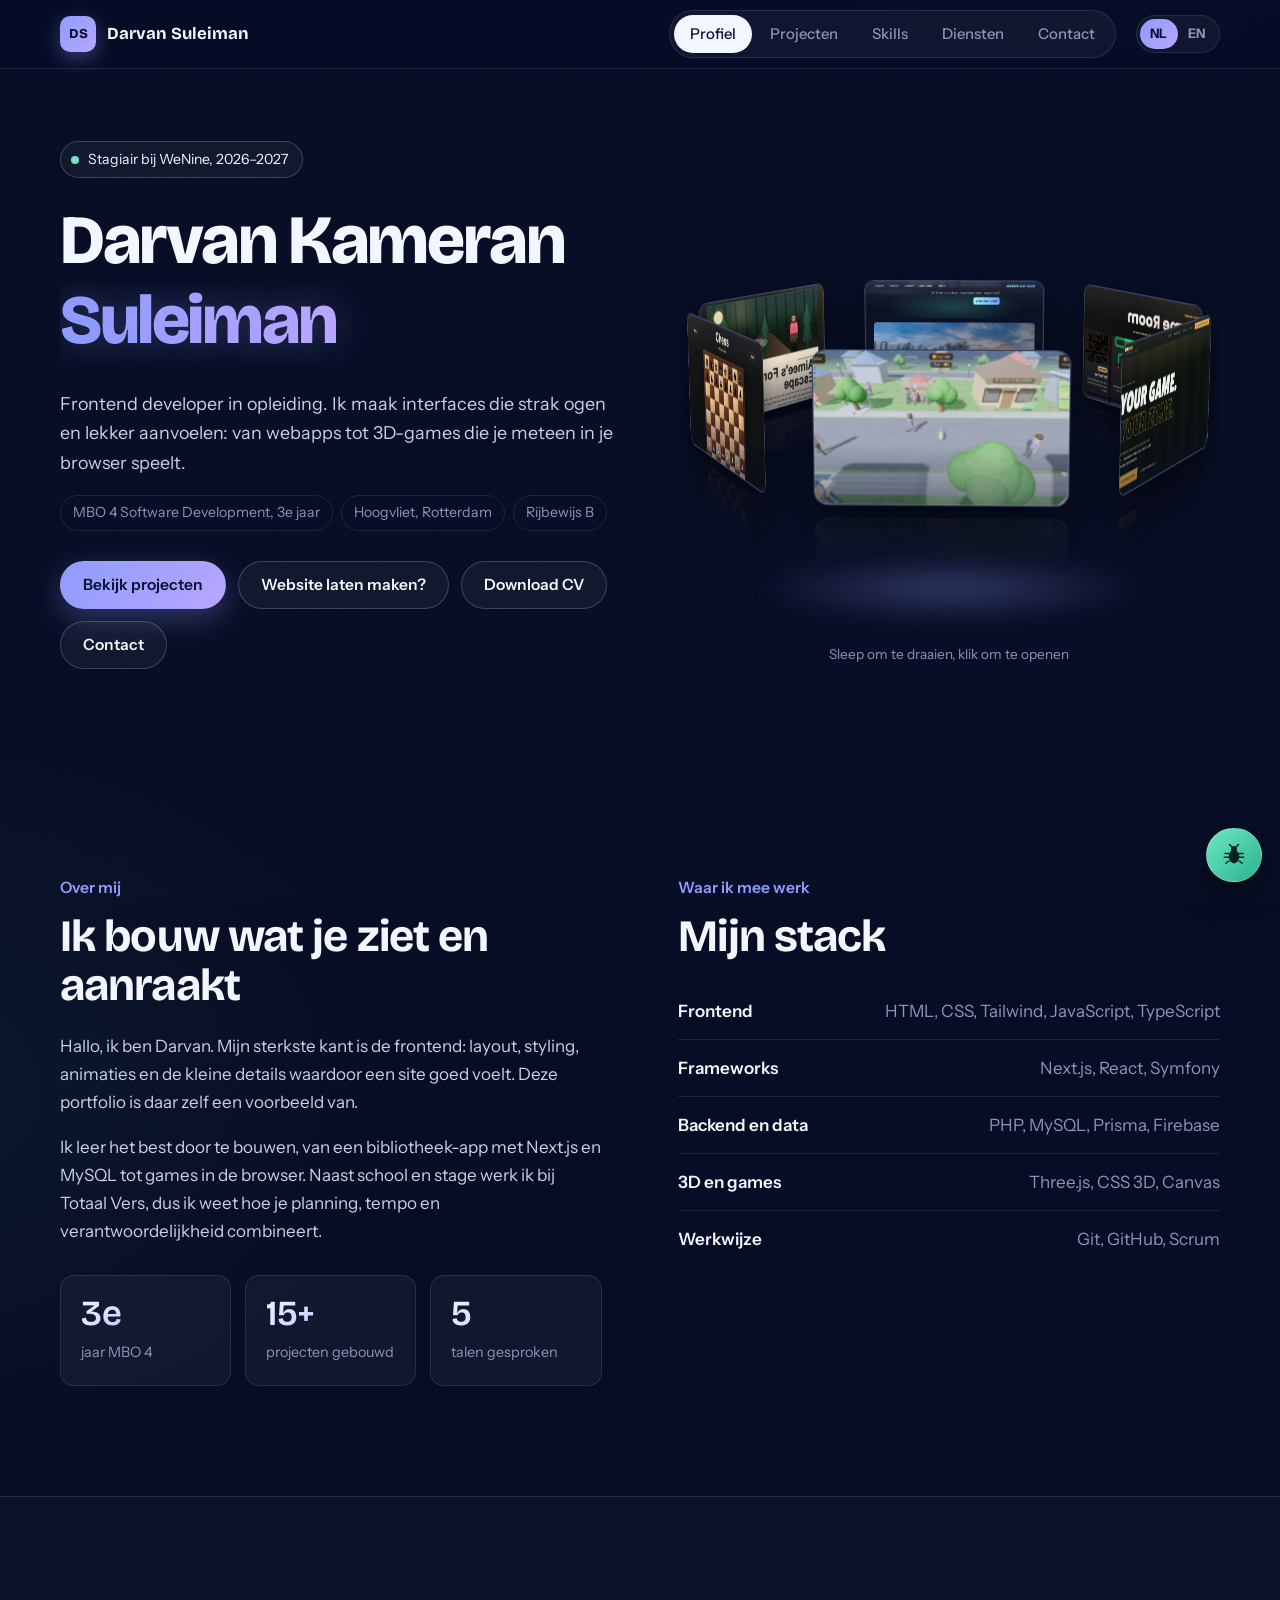
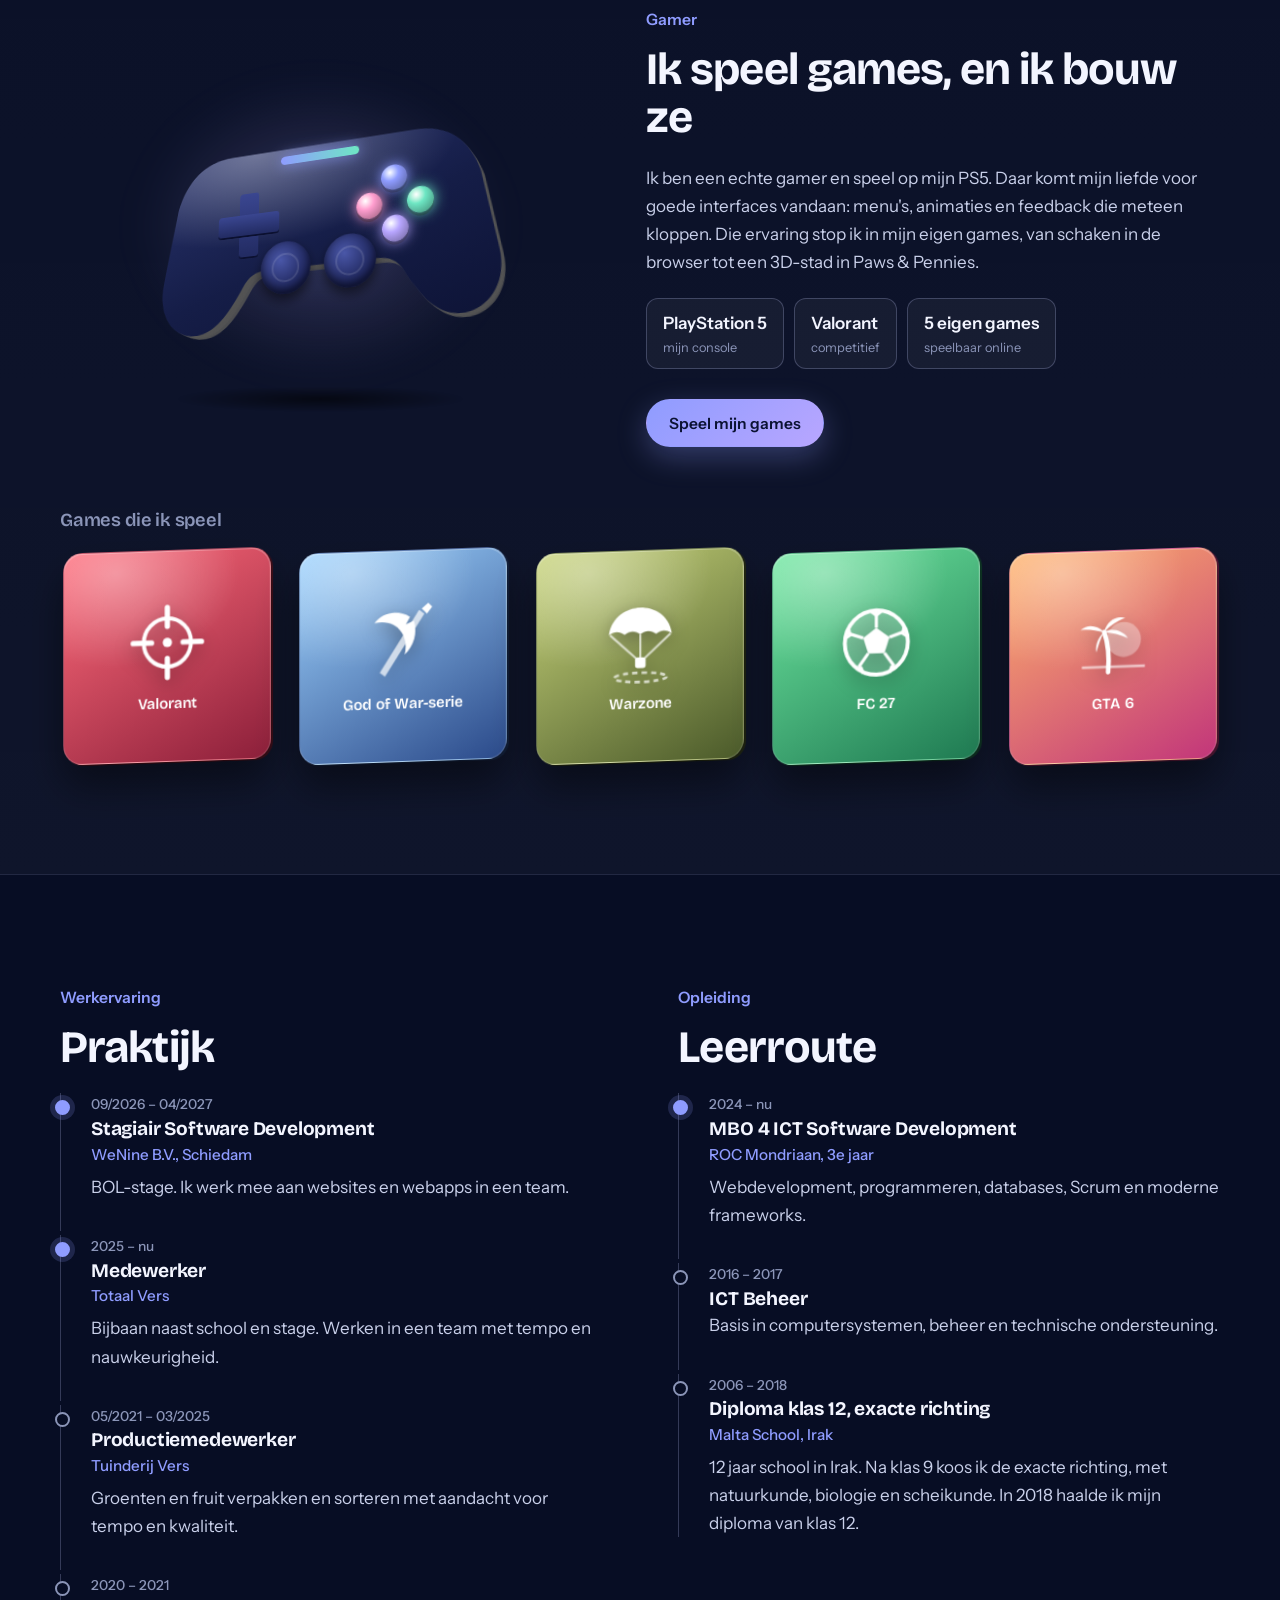
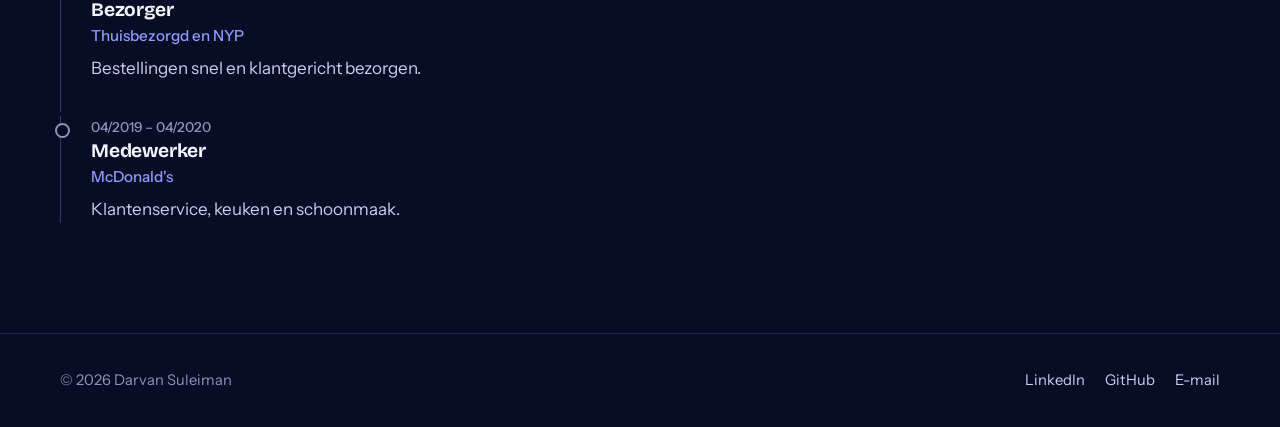
==== commit e3f4c893: "Add 'Voor particulieren' offers and demo wedding invitation Co-Authored-By: Claude Opus 5.5 <noreply" ====
--- a/index.html
+++ b/index.html
@@ -29,10 +29,10 @@
     <link rel="preconnect" href="https://fonts.googleapis.com">
     <link rel="preconnect" href="https://fonts.gstatic.com" crossorigin>
     <link href="https://fonts.googleapis.com/css2?family=Bricolage+Grotesque:opsz,wght@12..96,500..800&family=Instrument+Sans:wght@400..700&display=swap" rel="stylesheet">
-    <link rel="stylesheet" href="css/style.css?v=16">
+    <link rel="stylesheet" href="css/style.css?v=17">
     <script src="js/main.js?v=11" defer></script>
     <script src="js/bughunt.js?v=3" defer></script>
-    <script src="js/i18n.js?v=3" defer></script>
+    <script src="js/i18n.js?v=4" defer></script>
     <script>try{var q=new URLSearchParams(location.search).get("notrack");if(q==="1")localStorage.setItem("umami.disabled","1");if(q==="0")localStorage.removeItem("umami.disabled");}catch(e){}</script>
     <script>try{var m=new URLSearchParams(location.search).get("me");if(m==="0")localStorage.removeItem("ds-me");else if(m)localStorage.setItem("ds-me",m);var me=localStorage.getItem("ds-me");if(me){var n=0,t=setInterval(function(){if(window.umami&&umami.identify){clearInterval(t);umami.identify("darvan-"+me,{owner:"Darvan",device:me});}else if(++n>40)clearInterval(t);},250);}}catch(e){}</script>
     <script defer src="https://cloud.umami.is/script.js" data-website-id="db2eae29-f59c-4067-9ddf-e38b663fb989" data-domains="darvan.dev,darvan23.github.io"></script>
--- a/css/style.css
+++ b/css/style.css
@@ -1716,3 +1716,30 @@
 @media (prefers-reduced-motion: reduce) {
     .example, .example img { transition: none; }
 }
+
+/* services: tabs + private offers */
+.svc-tabs { display: inline-flex; gap: 4px; padding: 4px; margin: -18px 0 34px; border: 1px solid var(--line-strong); border-radius: 999px; background: var(--surface); }
+.svc-tabs button { border: 0; background: none; color: var(--text); font: 600 0.95rem/1 var(--body); padding: 12px 20px; border-radius: 999px; cursor: pointer; transition: background 0.25s, color 0.25s; }
+.svc-tabs button[aria-selected="true"] { background: var(--white); color: var(--accent-ink); }
+.svc-tabs button:focus-visible { outline: 2px solid var(--accent); outline-offset: 2px; }
+.svc-panel[hidden] { display: none; }
+
+.private-intro { display: flex; flex-wrap: wrap; align-items: center; justify-content: space-between; gap: 18px 40px; margin-bottom: 34px; padding: clamp(22px, 3vw, 30px); border-radius: var(--radius-l); border: 1px solid rgba(200, 163, 90, 0.35); background: radial-gradient(500px 240px at 0% 0%, rgba(200, 163, 90, 0.14), transparent 70%), var(--surface); }
+.private-intro h3 { margin: 0 0 6px; color: var(--white); font-size: 1.35rem; }
+.private-intro p { margin: 0; color: var(--muted); max-width: 40em; }
+
+.price-grid-2 { grid-template-columns: repeat(2, minmax(0, 1fr)); margin-top: 20px; }
+.price-grid-2 .price-for { margin-bottom: 22px; }
+
+.extras { display: grid; grid-template-columns: repeat(2, minmax(0, 1fr)); gap: 14px; margin-top: 20px; }
+.extras div { display: flex; justify-content: space-between; align-items: center; gap: 12px; padding: 16px 20px; border: 1px dashed var(--line-strong); border-radius: var(--radius); }
+.extras strong { color: var(--white); font-weight: 600; }
+.extras span { color: var(--mint); font-weight: 600; white-space: nowrap; }
+
+@media (max-width: 960px) {
+    .price-grid-2, .extras { grid-template-columns: minmax(0, 1fr); }
+}
+@media (max-width: 420px) {
+    .svc-tabs { display: flex; }
+    .svc-tabs button { flex: 1; padding: 12px 10px; font-size: 0.88rem; }
+}
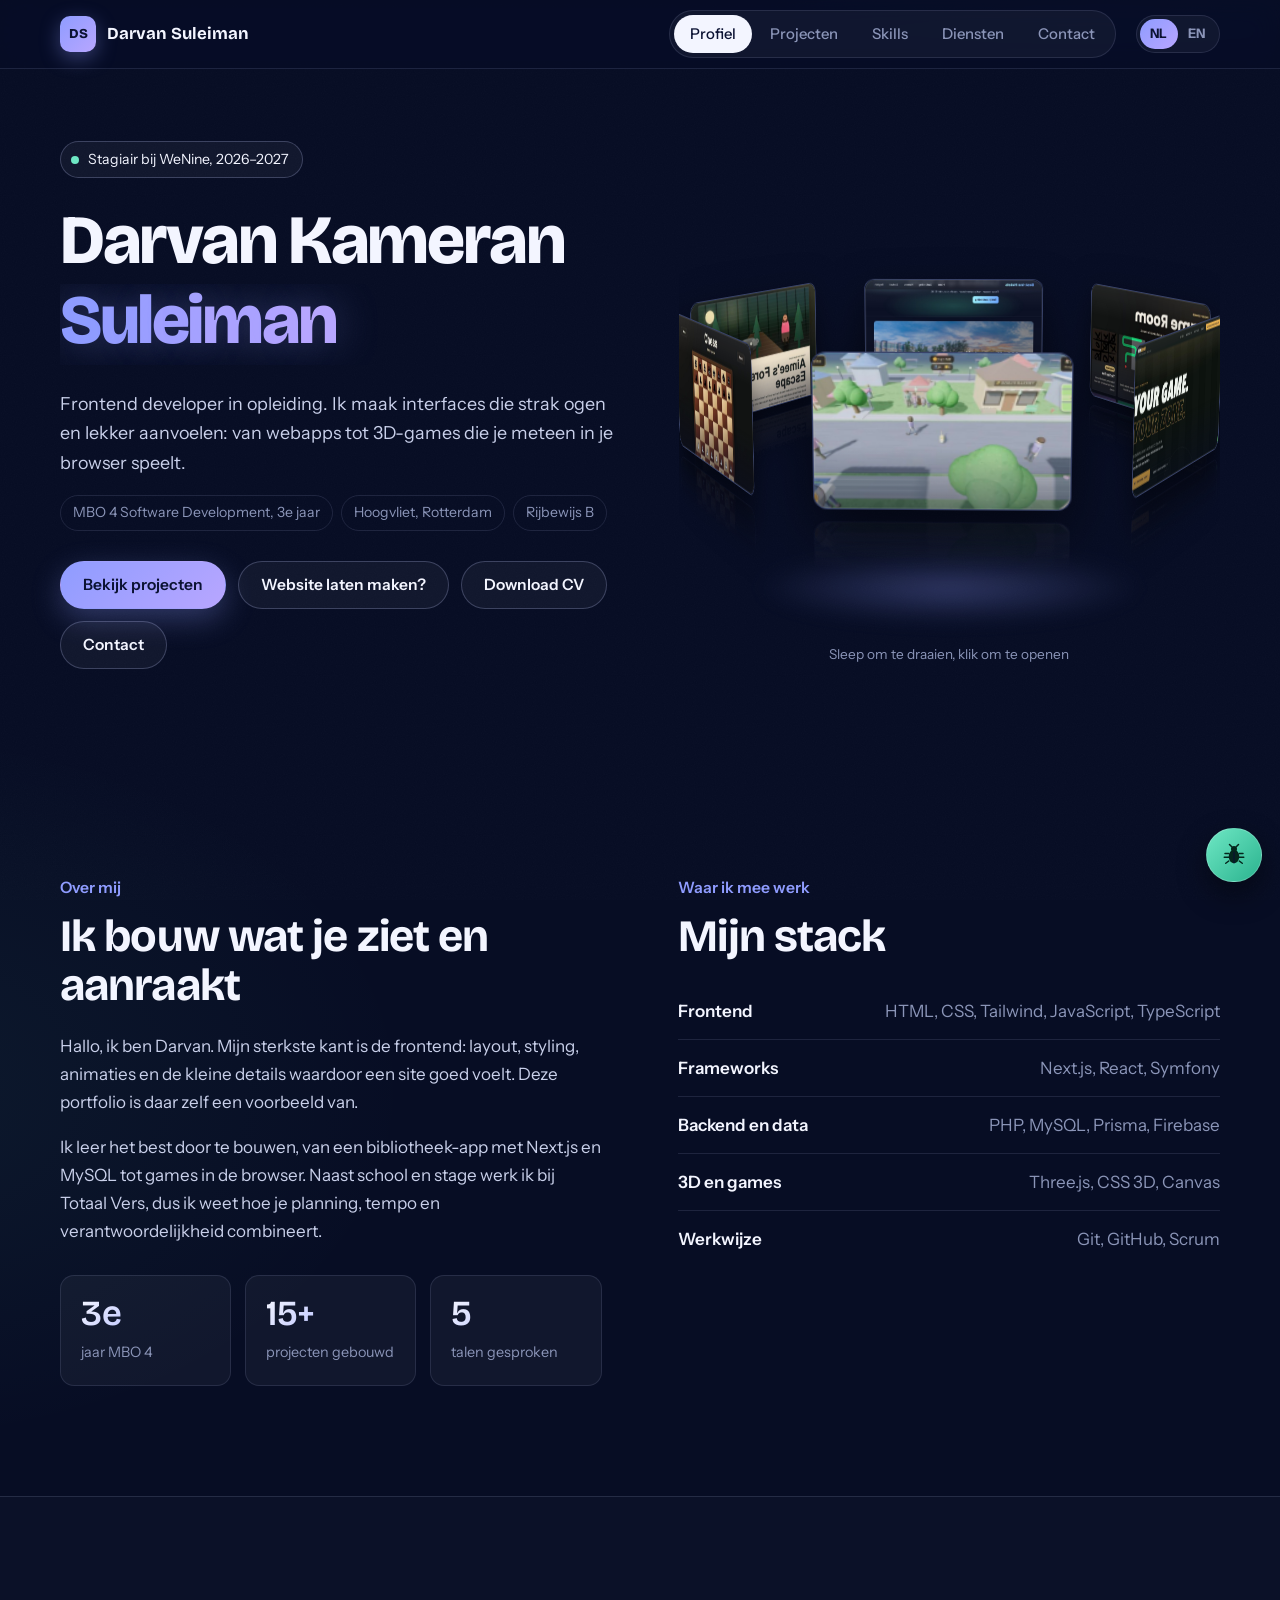
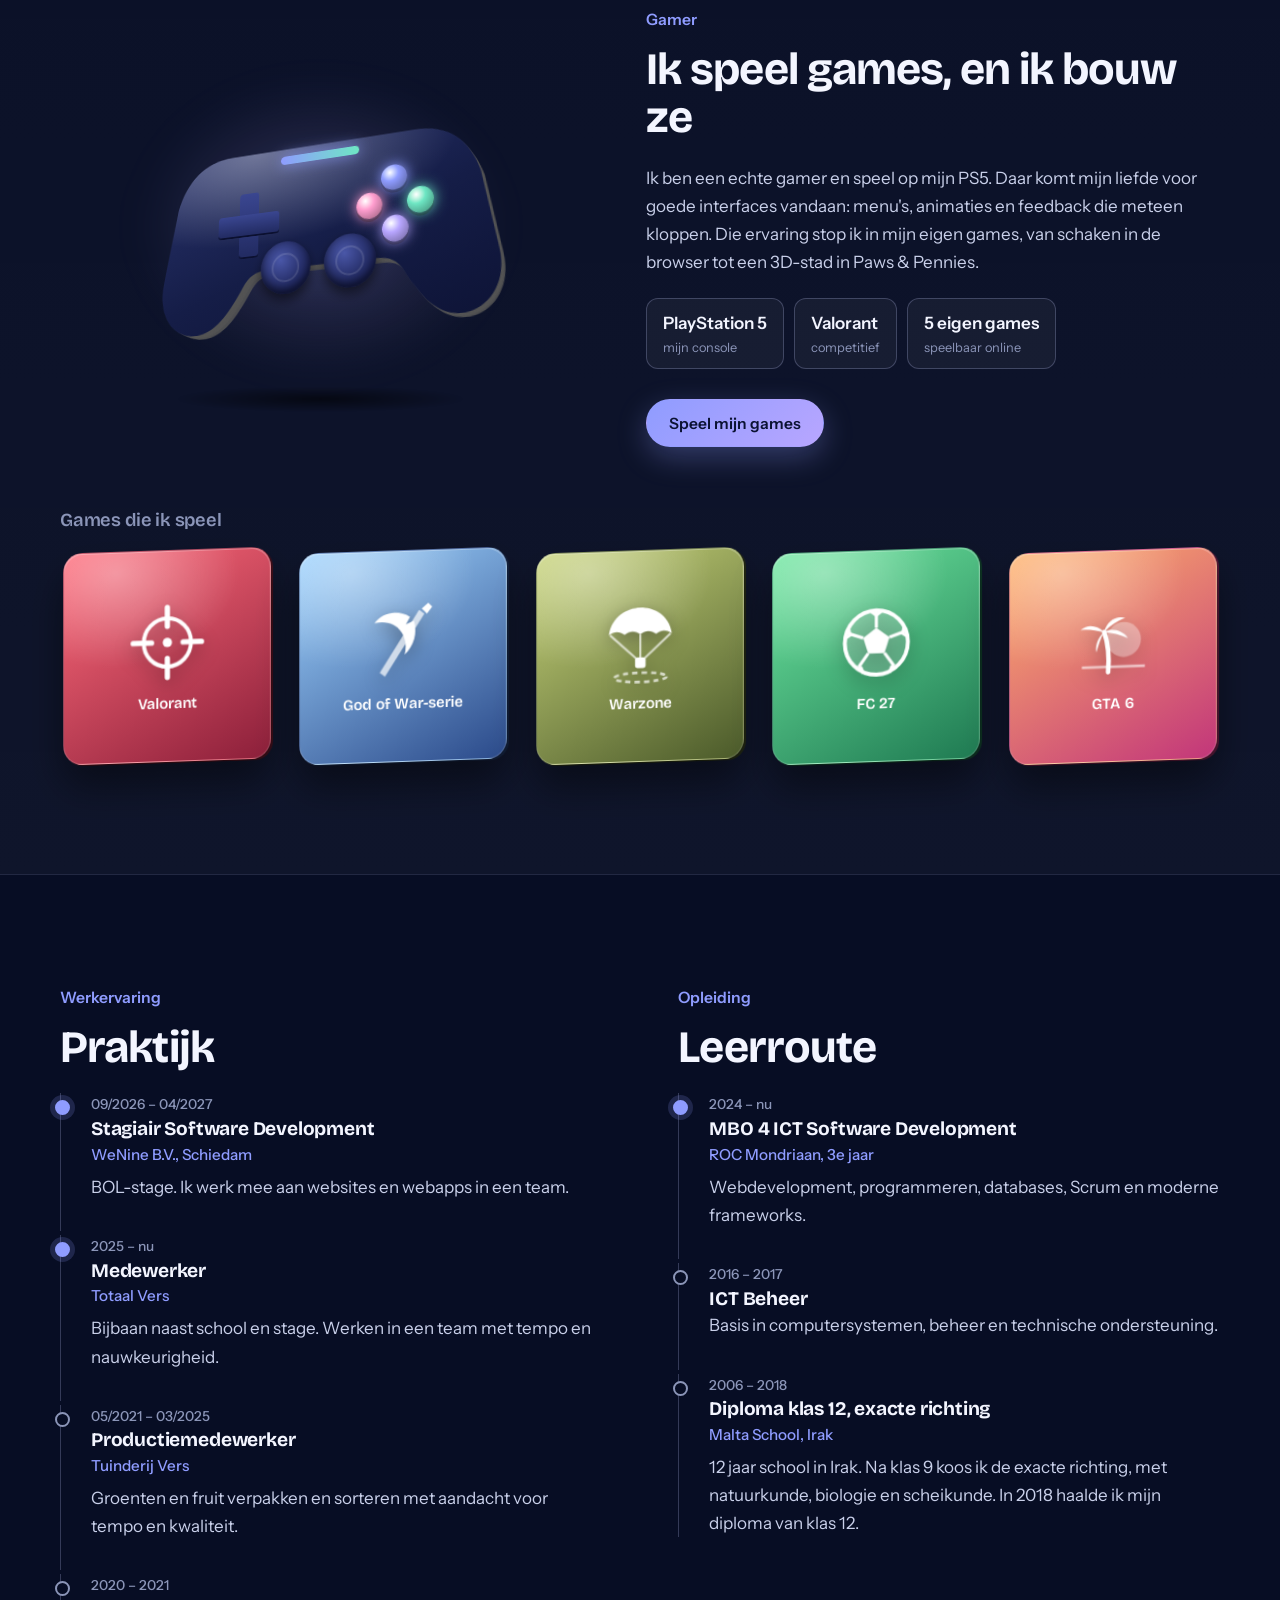
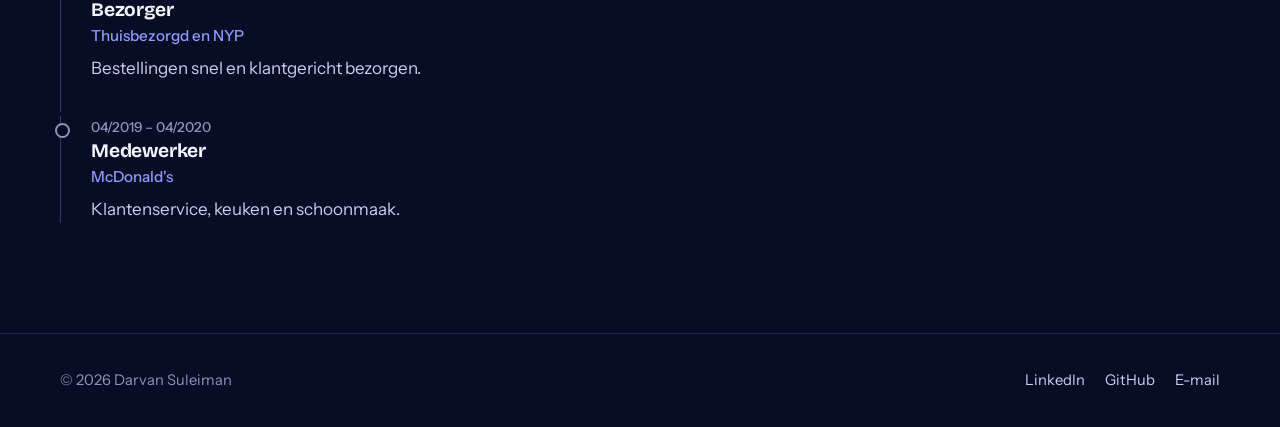
==== commit fc805fe6: "Add sitemap, robots.txt and canonical links for darvan.dev Co-Authored-By: Claude Opus 5.5 <noreply@" ====
--- a/index.html
+++ b/index.html
@@ -6,6 +6,7 @@
     <meta name="viewport" content="width=device-width, initial-scale=1.0">
     <title>Darvan Suleiman | Frontend Developer</title>
     <meta name="description" content="Portfolio van Darvan Kameran Suleiman: frontend developer in opleiding, MBO 4 Software Development, gamer en game-maker.">
+    <link rel="canonical" href="https://darvan.dev/">
     <meta name="theme-color" content="#070d24">
     <meta property="og:type" content="website">
     <meta property="og:site_name" content="Darvan Suleiman">
